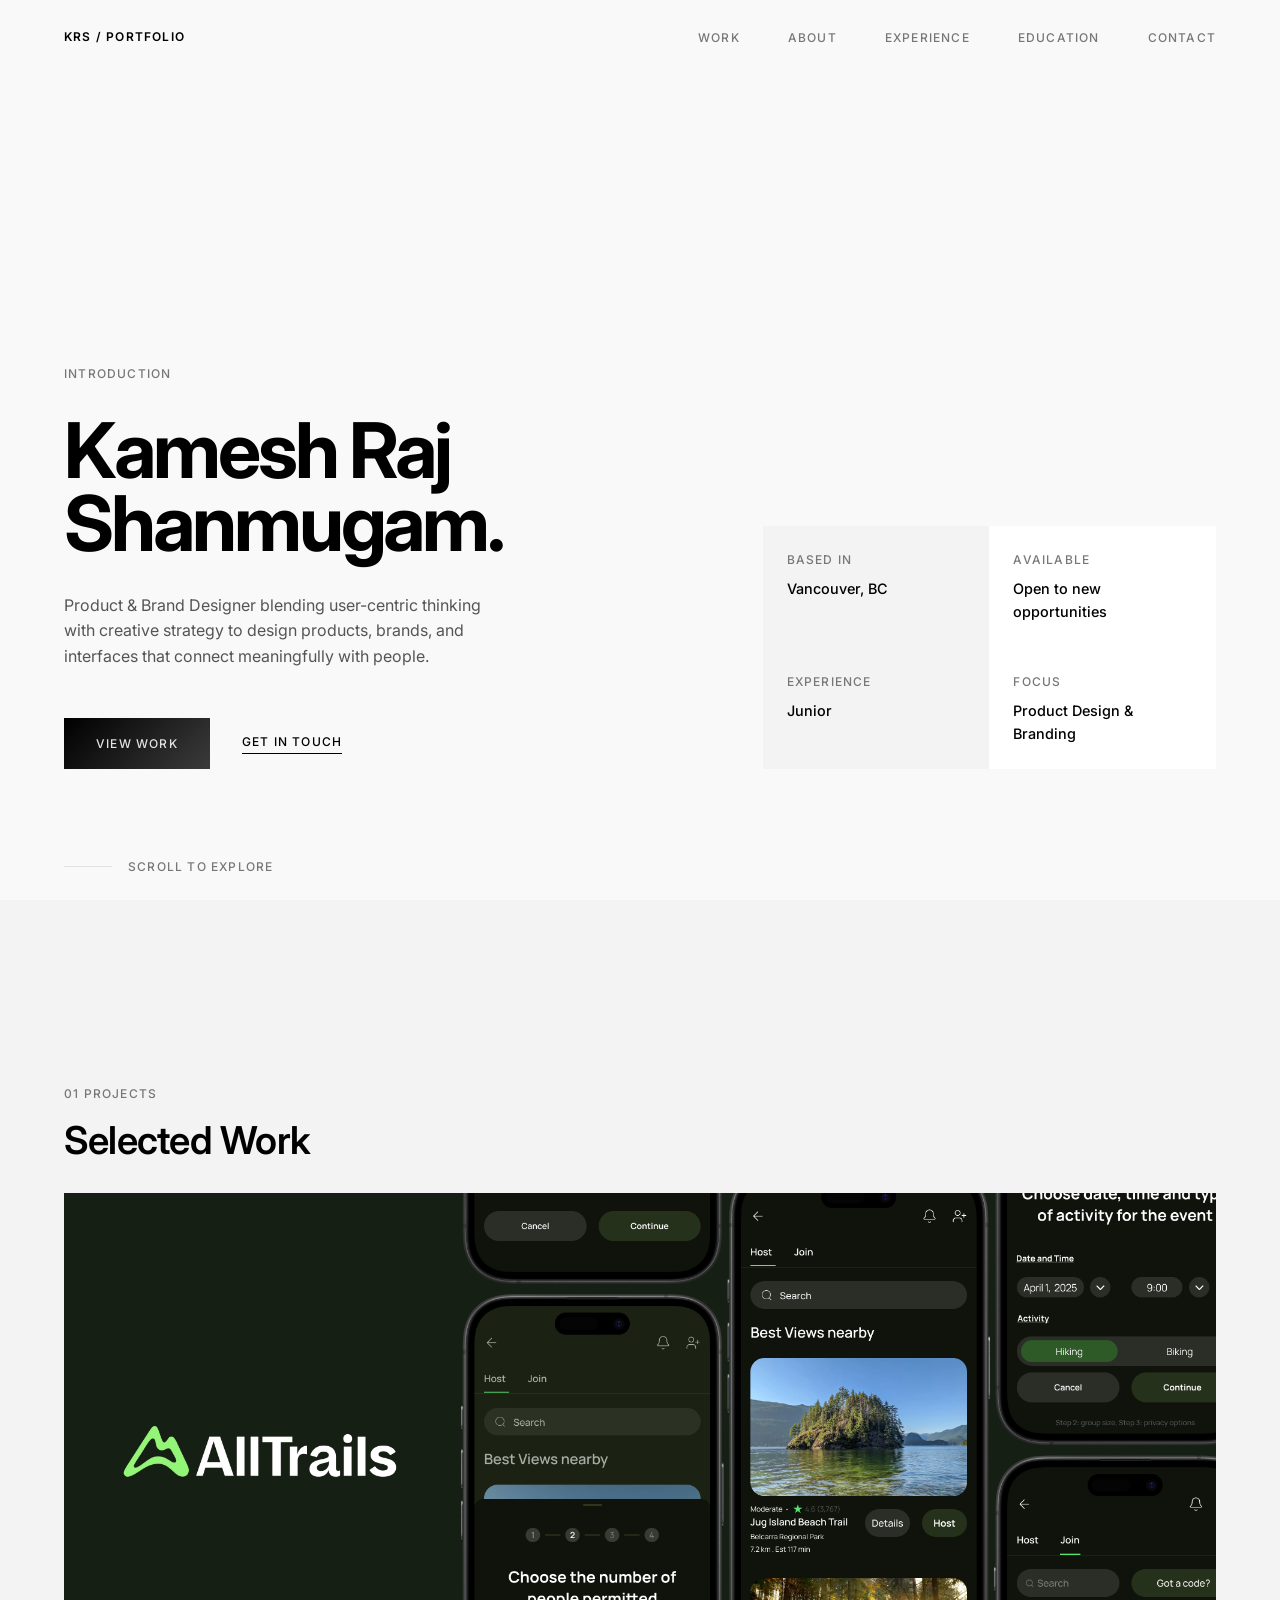
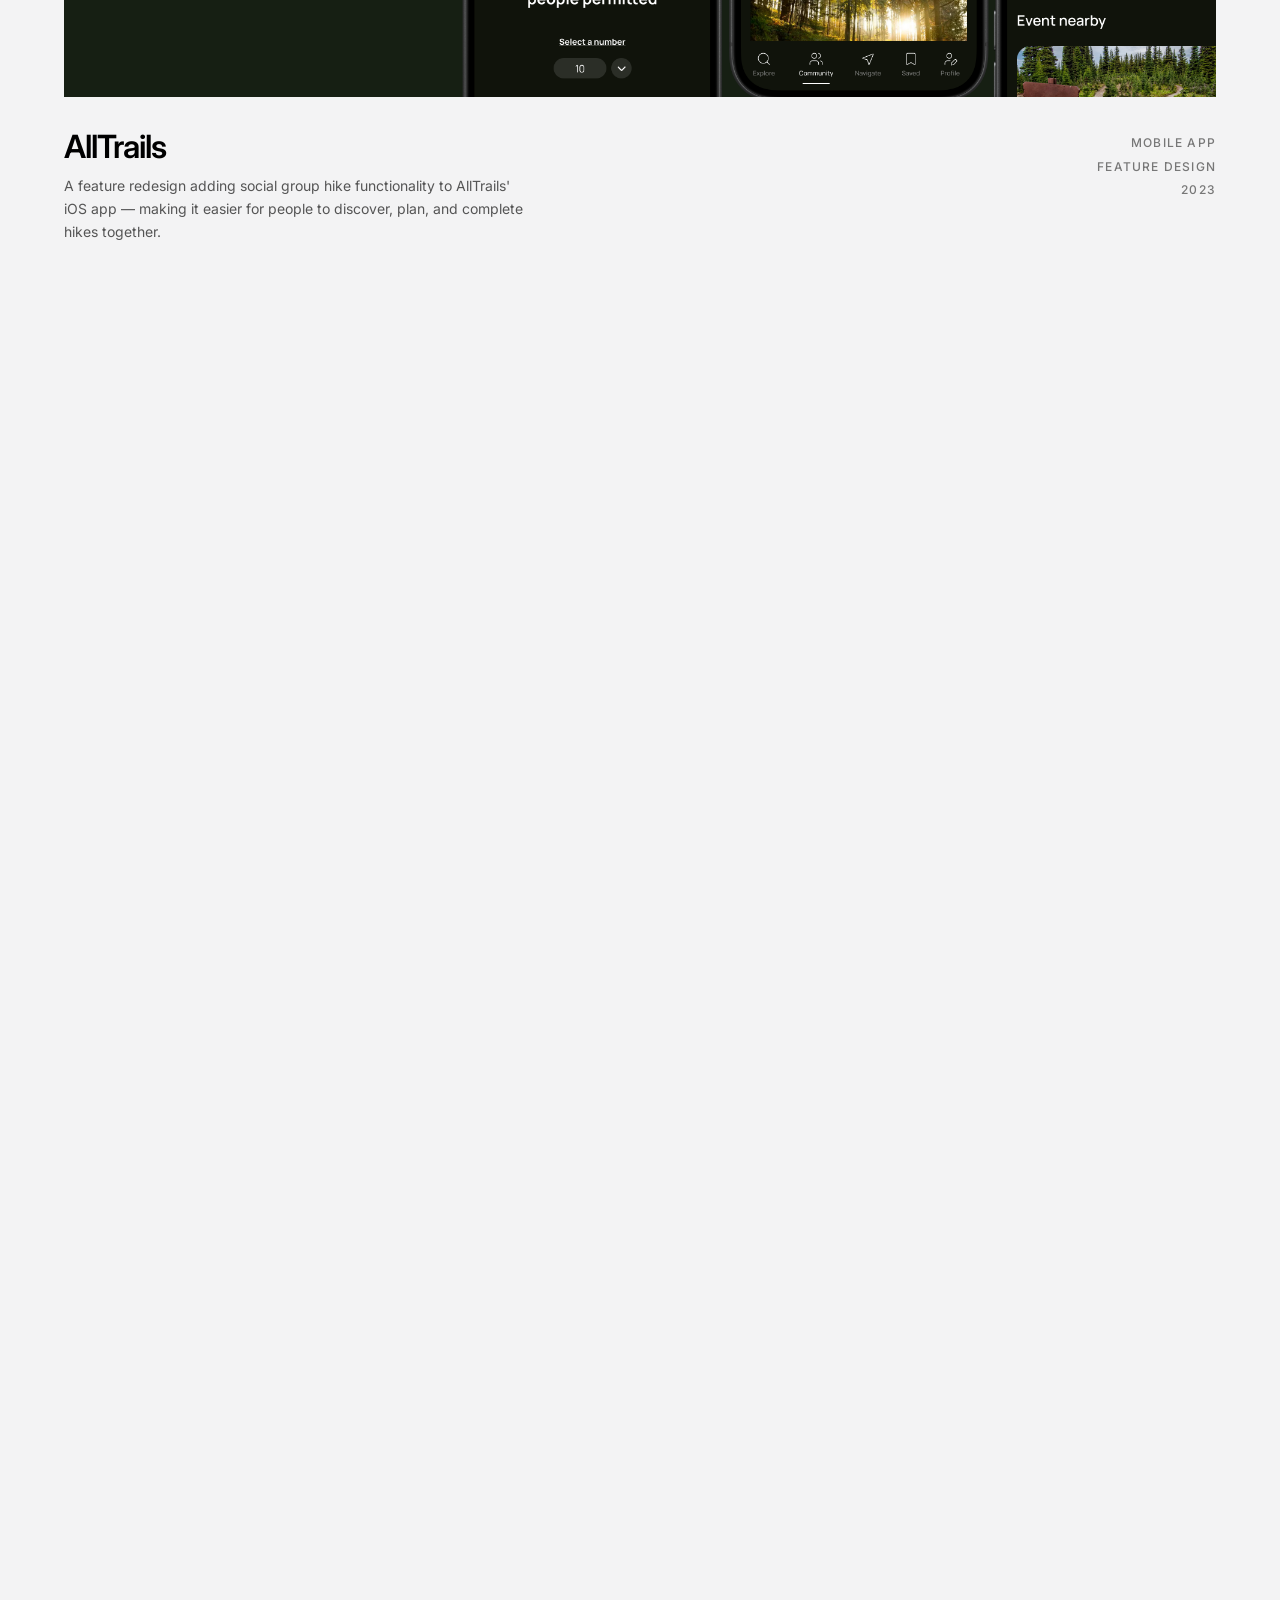
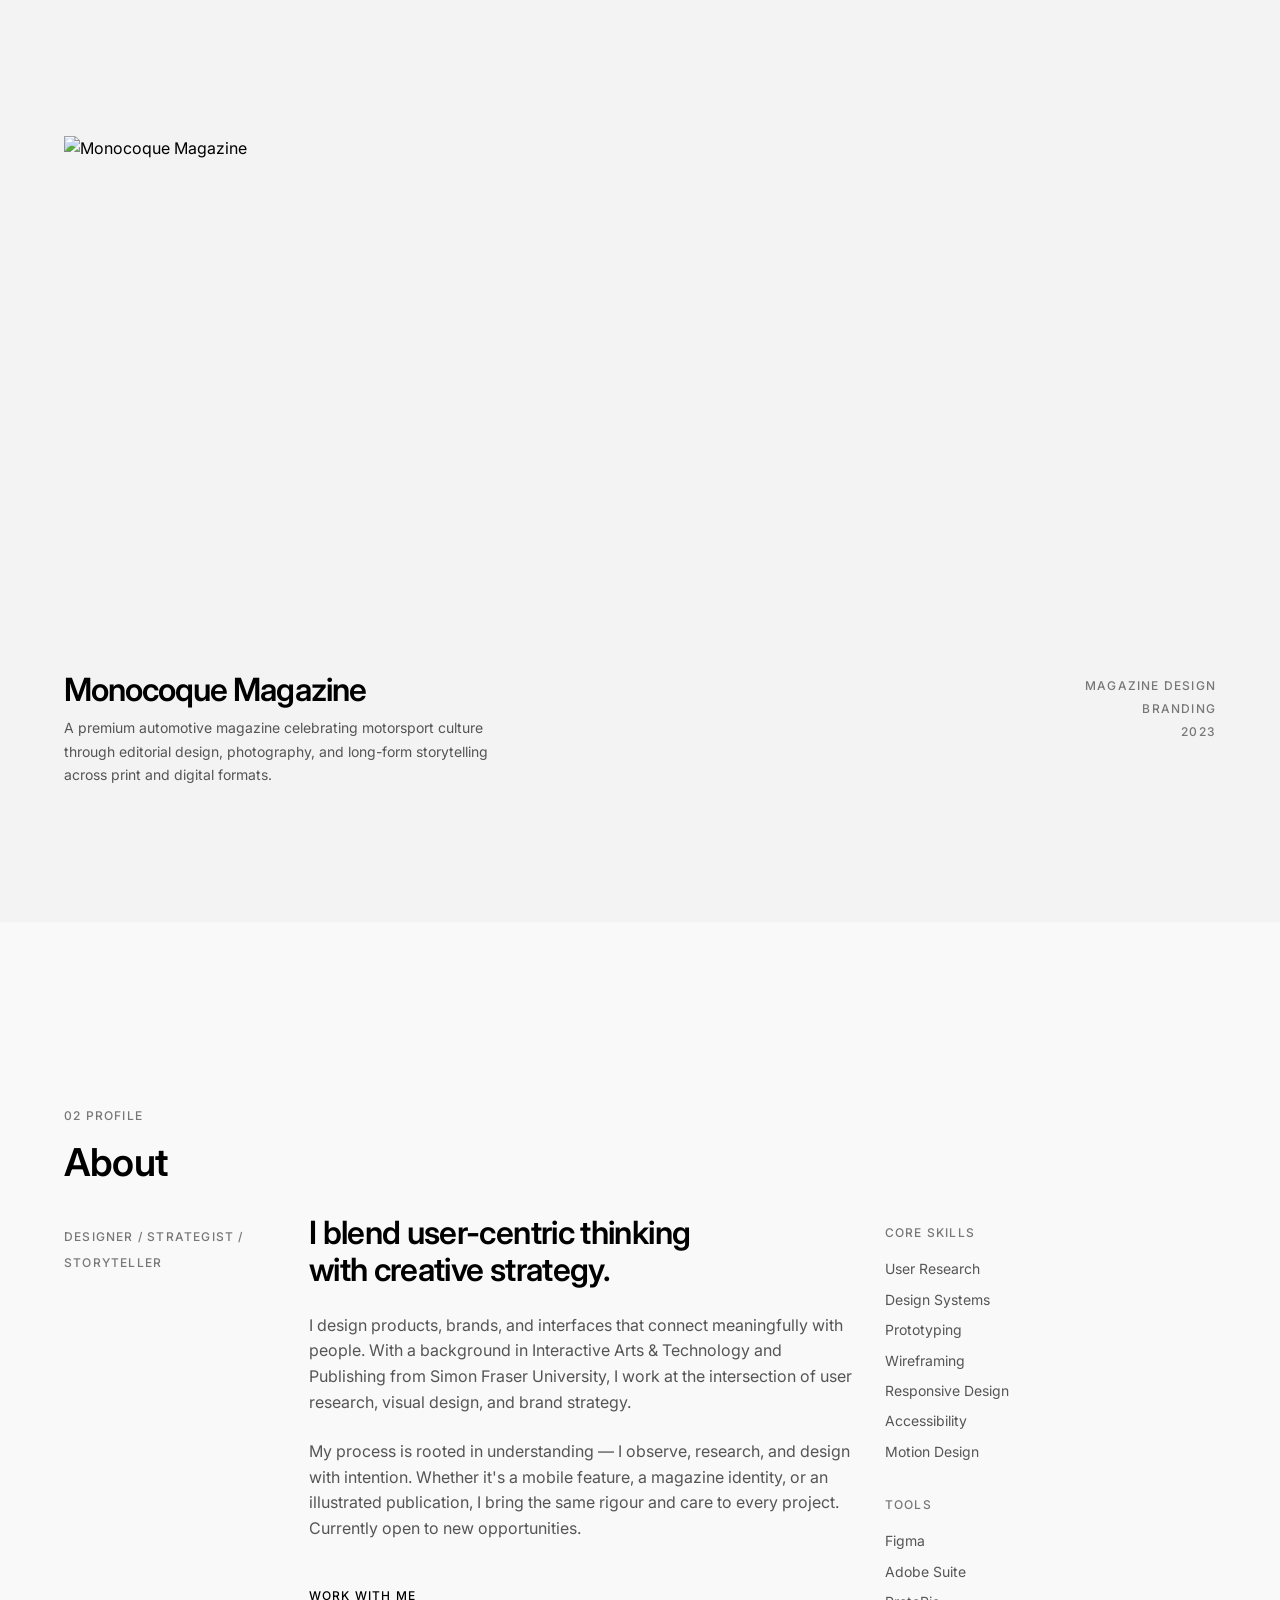
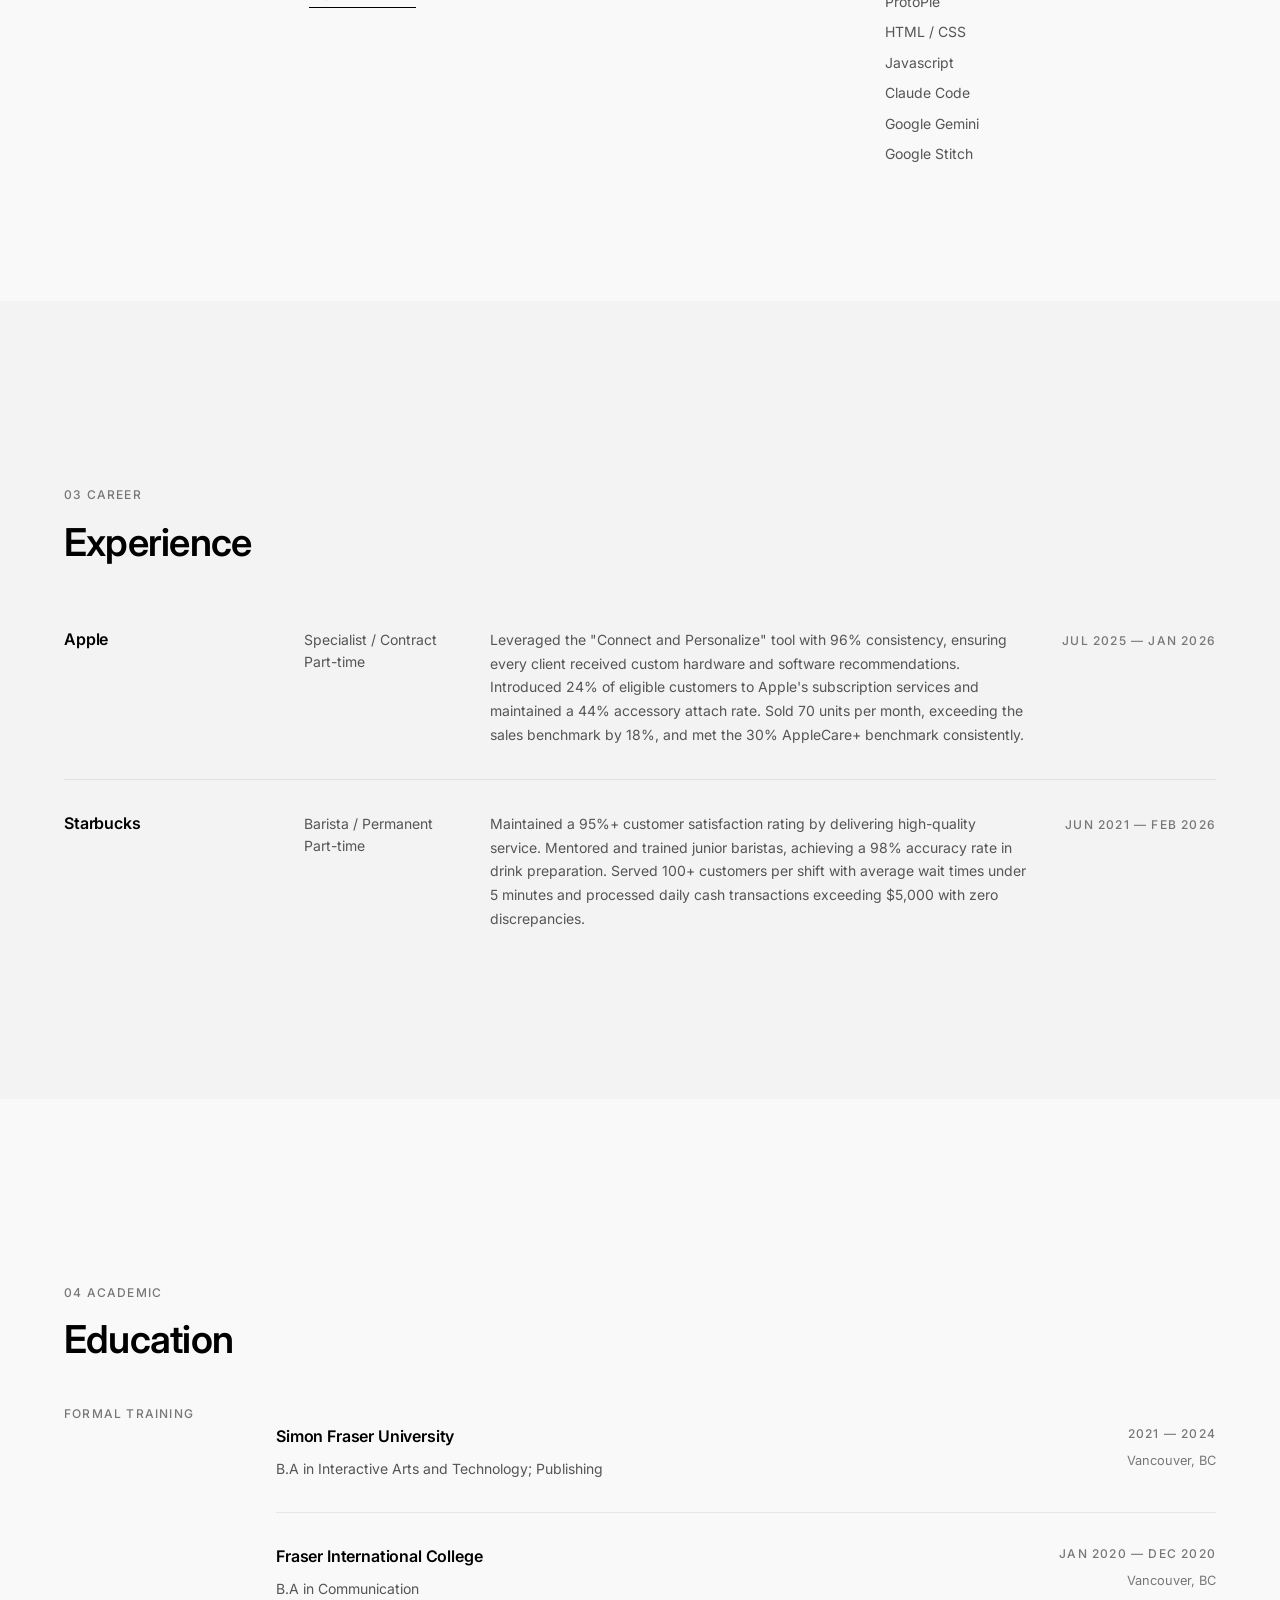
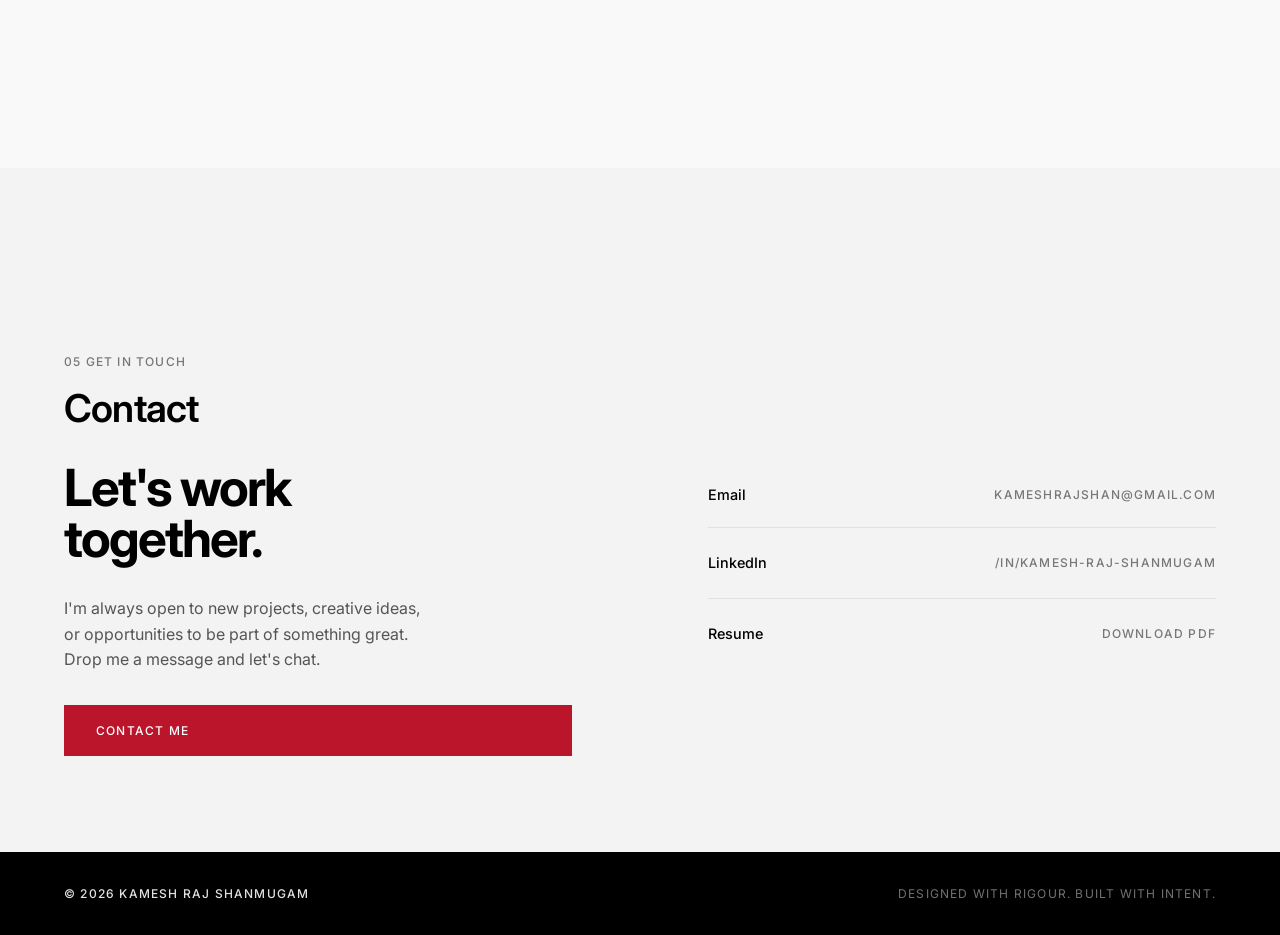
==== index.html @ bd8bf060 "One before review" ====
<!doctype html>
<html lang="en">
  <head>
    <meta charset="UTF-8" />
    <meta name="viewport" content="width=device-width, initial-scale=1.0" />
    <title>Kamesh Raj Shanmugam — Product & Brand Designer</title>
    <link
      href="https://fonts.googleapis.com/css2?family=Inter:wght@300;400;500;600;700&display=swap"
      rel="stylesheet"
    />
    <link rel="stylesheet" href="site/styles.css" />
  </head>
  <body>
    <!-- ================================================================
       NAV
    ================================================================ -->
    <nav id="navbar">
      <a href="#hero" class="nav-logo">KRS / Portfolio</a>
      <ul class="nav-links">
        <li><a href="#work">Work</a></li>
        <li><a href="#about">About</a></li>
        <li><a href="#experience">Experience</a></li>
        <li><a href="#education">Education</a></li>
        <li><a href="#contact">Contact</a></li>
      </ul>
      <button
        class="menu-toggle"
        id="menuToggle"
        aria-label="Toggle navigation"
      >
        <span></span><span></span><span></span>
      </button>
    </nav>

    <!-- Mobile nav -->
    <div class="mobile-nav" id="mobileNav">
      <a href="#work">Work</a>
      <a href="#about">About</a>
      <a href="#experience">Experience</a>
      <a href="#education">Education</a>
      <a href="#contact">Contact</a>
    </div>

    <!-- ================================================================
       HERO
    ================================================================ -->
    <section id="hero">
      <div class="hero-content">
        <div class="hero-left">
          <span class="label-md hero-animate">Introduction</span>
          <h1 class="hero-name hero-animate">Kamesh Raj<br />Shanmugam.</h1>
          <p class="hero-descriptor hero-animate">
            Product &amp; Brand Designer blending user-centric thinking with
            creative strategy to design products, brands, and interfaces that
            connect meaningfully with people.
          </p>
          <div class="hero-cta hero-animate">
            <a href="#work" class="btn-primary">View Work</a>
            <a href="#contact" class="btn-tertiary">Get in Touch</a>
          </div>
        </div>

        <div class="hero-right hero-animate">
          <div class="hero-meta-grid">
            <div class="hero-meta-item">
              <span class="label-md">Based in</span>
              <span class="meta-value">Vancouver, BC</span>
            </div>
            <div class="hero-meta-item">
              <span class="label-md">Available</span>
              <span class="meta-value">Open to new opportunities</span>
            </div>
            <div class="hero-meta-item">
              <span class="label-md">Experience</span>
              <span class="meta-value">Junior</span>
            </div>
            <div class="hero-meta-item">
              <span class="label-md">Focus</span>
              <span class="meta-value">Product Design &amp; Branding</span>
            </div>
          </div>
        </div>
      </div>

      <div class="hero-scroll-hint">
        <div class="scroll-line"></div>
        Scroll to explore
      </div>
    </section>

    <!-- ================================================================
       WORK — Grid Index
    ================================================================ -->
    <section id="work" class="surface-low">
      <div class="section-header reveal">
        <span class="label-md">01 Projects</span>
        <h2 class="headline-lg">Selected Work</h2>
      </div>

      <div class="work-list">
        <a href="site/projects/alltrails.html" class="work-card reveal">
          <div class="work-card-banner">
            <img src="images/Alltrails/Cover.png" alt="AllTrails Group Hike Feature" />
          </div>
          <div class="work-card-info">
            <div class="work-card-left">
              <h3 class="work-card-title">AllTrails</h3>
              <p class="work-card-desc">A feature redesign adding social group hike functionality to AllTrails' iOS app — making it easier for people to discover, plan, and complete hikes together.</p>
            </div>
            <div class="work-card-meta">
              <span class="label-md">Mobile App</span>
              <span class="label-md">Feature Design</span>
              <span class="label-md">2023</span>
            </div>
          </div>
        </a>

        <a href="site/projects/service-hub.html" class="work-card reveal">
          <div class="work-card-banner">
            <img src="images/Service%20Hub/Cover.png" alt="Service Hub iOS App" />
          </div>
          <div class="work-card-info">
            <div class="work-card-left">
              <h3 class="work-card-title">Service Hub</h3>
              <p class="work-card-desc">A location-aware iOS marketplace connecting adults 65+ with vetted local home service professionals — removing every barrier from discovery to confirmed booking.</p>
            </div>
            <div class="work-card-meta">
              <span class="label-md">Mobile App</span>
              <span class="label-md">App Design</span>
              <span class="label-md">2023</span>
            </div>
          </div>
        </a>

        <a href="site/projects/lights-camera.html" class="work-card reveal">
          <div class="work-card-banner">
            <img src="images/L%26C/Cover%20Homepage.png" alt="Lights &amp; Camera Magazine" />
          </div>
          <div class="work-card-info">
            <div class="work-card-left">
              <h3 class="work-card-title">Lights &amp; Camera Magazine</h3>
              <p class="work-card-desc">A magazine identity system for a student-run entertainment publication covering film, TV, and media — built around a bold editorial voice and a flexible digital layout.</p>
            </div>
            <div class="work-card-meta">
              <span class="label-md">Content Strategy</span>
              <span class="label-md">Marketing</span>
              <span class="label-md">2022</span>
            </div>
          </div>
        </a>

        <a href="site/projects/monocoque.html" class="work-card reveal">
          <div class="work-card-banner">
            <img src="images/Monocoque%20Magazine/MM%20Project%20Cover.png" alt="Monocoque Magazine" />
          </div>
          <div class="work-card-info">
            <div class="work-card-left">
              <h3 class="work-card-title">Monocoque Magazine</h3>
              <p class="work-card-desc">A premium automotive magazine celebrating motorsport culture through editorial design, photography, and long-form storytelling across print and digital formats.</p>
            </div>
            <div class="work-card-meta">
              <span class="label-md">Magazine Design</span>
              <span class="label-md">Branding</span>
              <span class="label-md">2023</span>
            </div>
          </div>
        </a>
      </div>
    </section>

    <!-- ================================================================
       ABOUT
    ================================================================ -->
    <section id="about">
      <div class="section-header reveal">
        <span class="label-md">02 Profile</span>
        <h2 class="headline-lg">About</h2>
      </div>
      <div class="about-grid reveal">
        <div class="about-label-col">
          <span class="label-md">Designer / Strategist / Storyteller</span>
        </div>
        <div class="about-body">
          <h3 class="about-headline">
            I blend user-centric thinking<br />
            with creative strategy.
          </h3>
          <p class="body-lg">
            I design products, brands, and interfaces that connect meaningfully
            with people. With a background in Interactive Arts &amp; Technology
            and Publishing from Simon Fraser University, I work at the
            intersection of user research, visual design, and brand strategy.
          </p>
          <p class="body-lg">
            My process is rooted in understanding — I observe, research, and
            design with intention. Whether it's a mobile feature, a magazine
            identity, or an illustrated publication, I bring the same rigour and
            care to every project. Currently open to new opportunities.
          </p>
          <div style="margin-top: 1rem">
            <a href="#contact" class="btn-tertiary">Work With Me</a>
          </div>
        </div>
        <div class="about-sidebar">
          <div class="about-skill-group">
            <span class="label-md">Core Skills</span>
            <ul class="skill-list">
              <li>User Research</li>
              <li>Design Systems</li>
              <li>Prototyping</li>
              <li>Wireframing</li>
              <li>Responsive Design</li>
              <li>Accessibility</li>
              <li>Motion Design</li>
            </ul>
          </div>
          <div class="about-skill-group">
            <span class="label-md">Tools</span>
            <ul class="skill-list">
              <li>Figma</li>
              <li>Adobe Suite</li>
              <li>ProtoPie</li>
              <li>HTML / CSS</li>
              <li>Javascript</li>
              <li>Claude Code</li>
              <li>Google Gemini</li>
              <li>Google Stitch</li>
            </ul>
          </div>
        </div>
      </div>
    </section>

    <!-- ================================================================
       EXPERIENCE
    ================================================================ -->
    <section id="experience" class="surface-low">
      <div class="section-header reveal">
        <span class="label-md">03 Career</span>
        <h2 class="headline-lg">Experience</h2>
      </div>
      <div class="experience-list">
        <div class="experience-item reveal">
          <span class="exp-company">Apple</span>
          <span class="exp-role">Specialist / Contract Part-time</span>
          <p class="exp-desc">
            Leveraged the "Connect and Personalize" tool with 96% consistency,
            ensuring every client received custom hardware and software
            recommendations. Introduced 24% of eligible customers to Apple's
            subscription services and maintained a 44% accessory attach rate.
            Sold 70 units per month, exceeding the sales benchmark by 18%, and
            met the 30% AppleCare+ benchmark consistently.
          </p>
          <span class="label-md exp-period">Jul 2025 — Jan 2026</span>
        </div>
        <div class="experience-item reveal">
          <span class="exp-company">Starbucks</span>
          <span class="exp-role">Barista / Permanent Part-time</span>
          <p class="exp-desc">
            Maintained a 95%+ customer satisfaction rating by delivering
            high-quality service. Mentored and trained junior baristas,
            achieving a 98% accuracy rate in drink preparation. Served 100+
            customers per shift with average wait times under 5 minutes and
            processed daily cash transactions exceeding $5,000 with zero
            discrepancies.
          </p>
          <span class="label-md exp-period">Jun 2021 — Feb 2026</span>
        </div>
      </div>
    </section>

    <!-- ================================================================
       EDUCATION
    ================================================================ -->
    <section id="education">
      <div class="section-header reveal">
        <span class="label-md">04 Academic</span>
        <h2 class="headline-lg">Education</h2>
      </div>
      <div class="education-grid reveal">
        <div class="about-label-col">
          <span class="label-md">Formal Training</span>
        </div>
        <div class="education-list">
          <div class="education-item">
            <div>
              <h3 class="edu-school">Simon Fraser University</h3>
              <p class="edu-degree">
                B.A in Interactive Arts and Technology; Publishing
              </p>
            </div>
            <div class="edu-right">
              <span class="label-md">2021 — 2024</span>
              <span class="edu-note">Vancouver, BC</span>
            </div>
          </div>
          <div class="education-item">
            <div>
              <h3 class="edu-school">Fraser International College</h3>
              <p class="edu-degree">B.A in Communication</p>
            </div>
            <div class="edu-right">
              <span class="label-md">Jan 2020 — Dec 2020</span>
              <span class="edu-note">Vancouver, BC</span>
            </div>
          </div>
        </div>
      </div>
    </section>

    <!-- ================================================================
       CONTACT
    ================================================================ -->
    <section id="contact" class="surface-low">
      <div class="section-header reveal">
        <span class="label-md">05 Get in Touch</span>
        <h2 class="headline-lg">Contact</h2>
      </div>
      <div class="contact-grid reveal">
        <div class="contact-left">
          <h3 class="contact-headline">Let's work<br />together.</h3>
          <p class="body-lg contact-subtext">
            I'm always open to new projects, creative ideas, or opportunities to
            be part of something great. Drop me a message and let's chat.
          </p>
          <a href="mailto:kameshrajshan@gmail.com" class="btn-signal"
            >Contact Me</a
          >
        </div>
        <div class="contact-links">
          <button
            class="contact-link-item"
            id="copyEmail"
            data-email="kameshrajshan@gmail.com"
          >
            <span class="contact-link-name">Email</span>
            <span class="label-md" id="emailHandle"
              >kameshrajshan@gmail.com</span
            >
          </button>
          <a
            href="https://www.linkedin.com/in/kamesh-raj-shanmugam-a33677364/"
            class="contact-link-item"
            target="_blank"
            rel="noopener"
          >
            <span class="contact-link-name">LinkedIn</span>
            <span class="label-md">/in/kamesh-raj-shanmugam</span>
          </a>
          <a
            href="resume.pdf"
            class="contact-link-item"
            target="_blank"
            rel="noopener"
          >
            <span class="contact-link-name">Resume</span>
            <span class="label-md">Download PDF</span>
          </a>
        </div>
      </div>
    </section>

    <!-- ================================================================
       FOOTER
    ================================================================ -->
    <footer>
      <span class="footer-copy">&copy; 2026 Kamesh Raj Shanmugam</span>
      <span class="footer-mark">Designed with rigour. Built with intent.</span>
    </footer>

    <!-- ================================================================
       JAVASCRIPT
    ================================================================ -->
    <script src="site/script.js"></script>
  </body>
</html>
---- site/styles.css ----
/* ============================================================
   DESIGN TOKENS — Architectural Precision
   "Paper-on-Stone" surface model. Zero-radius. Inter only.
============================================================ */
:root {
  /* Surfaces */
  --surface: #f9f9f9;
  --surface-container-lowest: #ffffff;
  --surface-container-low: #f3f3f4;
  --surface-container-highest: #e2e2e2;

  /* Primary */
  --primary: #000000;
  --primary-container: #3b3b3b;
  --on-primary: #e2e2e2;

  /* Signal — less than 2% of screen */
  --signal: #bb152c;
  --on-signal: #ffffff;

  /* Text */
  --on-surface: #000000;
  --on-surface-secondary: #555555;
  --on-surface-tertiary: #777777;

  /* Outline (ghost borders only) */
  --outline: #777777;
  --outline-variant: rgba(119, 119, 119, 0.15);

  /* Typography */
  --font-body: "Inter", -apple-system, BlinkMacSystemFont, sans-serif;

  /* Spacing (8pt base) */
  --spacing-1: 0.25rem; /* 4px */
  --spacing-2: 0.5rem; /* 8px */
  --spacing-3: 0.75rem; /* 12px */
  --spacing-4: 1rem; /* 16px */
  --spacing-6: 1.5rem; /* 24px */
  --spacing-8: 2rem; /* 32px */
  --spacing-12: 3rem; /* 48px */
  --spacing-16: 4rem; /* 64px */
  --spacing-20: 6rem; /* 96px */
  --spacing-24: 8.5rem; /* 136px — "embrace the void" */

  /* Grid */
  --grid-max: 1440px;
  --col-gap: 24px;
  --page-pad: 4rem;

  /* Motion */
  --ease-out: cubic-bezier(0.16, 1, 0.3, 1);

  /* Shadows */
  --shadow-ambient: 0px 20px 40px rgba(26, 28, 28, 0.06);
}

/* ============================================================
   RESET
============================================================ */
*,
*::before,
*::after {
  box-sizing: border-box;
  margin: 0;
  padding: 0;
}

html {
  scroll-behavior: smooth;
  font-size: 16px;
}

body {
  background-color: var(--surface);
  color: var(--on-surface);
  font-family: var(--font-body);
  font-weight: 400;
  line-height: 1.6;
  overflow-x: hidden;
}

::selection {
  background: var(--primary);
  color: var(--on-primary);
}

::-webkit-scrollbar {
  width: 4px;
}
::-webkit-scrollbar-track {
  background: var(--surface);
}
::-webkit-scrollbar-thumb {
  background: var(--surface-container-highest);
}

/* Zero radius — absolute rule */
*,
*::before,
*::after {
  border-radius: 0 !important;
}

/* ============================================================
   TYPOGRAPHY SCALE
============================================================ */
.display-lg {
  font-size: 3.5rem;
  font-weight: 700;
  letter-spacing: -0.04em;
  line-height: 1;
}

.headline-lg {
  font-size: 2rem;
  font-weight: 600;
  letter-spacing: -0.02em;
  line-height: 1.1;
}

.body-lg {
  font-size: 1rem;
  font-weight: 400;
  line-height: 1.6;
  color: var(--on-surface-secondary);
}

.label-md {
  font-size: 0.75rem;
  font-weight: 500;
  letter-spacing: 0.1em;
  text-transform: uppercase;
  color: var(--on-surface-tertiary);
}

/* ============================================================
   NAVIGATION — Frosted Acrylic
============================================================ */
nav {
  position: fixed;
  top: 0;
  left: 0;
  right: 0;
  z-index: 100;
  padding: var(--spacing-6) var(--page-pad);
  display: flex;
  align-items: center;
  justify-content: space-between;
  background: rgba(249, 249, 249, 0.8);
  backdrop-filter: blur(20px);
  -webkit-backdrop-filter: blur(20px);
  transition: box-shadow 0.4s var(--ease-out);
}
nav.scrolled {
  box-shadow: var(--shadow-ambient);
}
.nav-logo {
  font-size: 0.75rem;
  font-weight: 600;
  letter-spacing: 0.1em;
  text-transform: uppercase;
  color: var(--on-surface);
  text-decoration: none;
}
.nav-links {
  display: flex;
  gap: var(--spacing-12);
  list-style: none;
}
.nav-links a {
  font-size: 0.75rem;
  font-weight: 500;
  letter-spacing: 0.1em;
  text-transform: uppercase;
  color: var(--on-surface-tertiary);
  text-decoration: none;
  position: relative;
  transition: color 0.2s;
}
.nav-links a::after {
  content: "";
  position: absolute;
  bottom: -2px;
  left: 0;
  width: 0;
  height: 1.5px;
  background: var(--primary);
  transition: width 0.3s var(--ease-out);
}
.nav-links a:hover {
  color: var(--on-surface);
}
.nav-links a:hover::after {
  width: 100%;
}

/* Mobile hamburger */
.menu-toggle {
  display: none;
  background: none;
  border: none;
  width: 36px;
  height: 36px;
  cursor: pointer;
  flex-direction: column;
  align-items: center;
  justify-content: center;
  gap: 5px;
  z-index: 101;
}
.menu-toggle span {
  display: block;
  width: 18px;
  height: 1.5px;
  background: var(--on-surface);
  transition:
    transform 0.3s var(--ease-out),
    opacity 0.2s;
}
.menu-toggle.open span:nth-child(1) {
  transform: rotate(45deg) translate(3px, 3px);
}
.menu-toggle.open span:nth-child(2) {
  opacity: 0;
}
.menu-toggle.open span:nth-child(3) {
  transform: rotate(-45deg) translate(3px, -3px);
}

.mobile-nav {
  position: fixed;
  top: 0;
  left: 0;
  right: 0;
  z-index: 99;
  background: rgba(249, 249, 249, 0.97);
  backdrop-filter: blur(20px);
  -webkit-backdrop-filter: blur(20px);
  padding: 80px var(--page-pad) var(--spacing-8);
  display: none;
  flex-direction: column;
  gap: var(--spacing-6);
}
.mobile-nav.open {
  display: flex;
}
.mobile-nav a {
  font-size: 0.75rem;
  font-weight: 500;
  letter-spacing: 0.1em;
  text-transform: uppercase;
  color: var(--on-surface-tertiary);
  text-decoration: none;
  padding: var(--spacing-4) 0;
  transition: color 0.2s;
}
.mobile-nav a:hover {
  color: var(--on-surface);
}

/* ============================================================
   BUTTONS
============================================================ */
.btn-primary {
  display: inline-block;
  padding: var(--spacing-4) var(--spacing-8);
  background: linear-gradient(
    135deg,
    var(--primary) 0%,
    var(--primary-container) 100%
  );
  color: var(--on-primary);
  font-family: var(--font-body);
  font-size: 0.75rem;
  font-weight: 500;
  letter-spacing: 0.1em;
  text-transform: uppercase;
  text-decoration: none;
  border: none;
  cursor: pointer;
  transition: opacity 0.25s;
}
.btn-primary:hover {
  opacity: 0.85;
}

.btn-signal {
  display: inline-block;
  padding: var(--spacing-4) var(--spacing-8);
  background: var(--signal);
  color: var(--on-signal);
  font-family: var(--font-body);
  font-size: 0.75rem;
  font-weight: 500;
  letter-spacing: 0.1em;
  text-transform: uppercase;
  text-decoration: none;
  border: none;
  cursor: pointer;
  transition: opacity 0.25s;
}
.btn-signal:hover {
  opacity: 0.85;
}

.btn-tertiary {
  display: inline-block;
  font-size: 0.75rem;
  font-weight: 500;
  letter-spacing: 0.1em;
  text-transform: uppercase;
  color: var(--on-surface);
  text-decoration: none;
  border-bottom: 1.5px solid var(--primary);
  padding-bottom: 2px;
  transition: border-color 0.2s;
  cursor: pointer;
}
.btn-tertiary:hover {
  border-color: var(--signal);
}

/* ============================================================
   SURFACE VARIANTS
============================================================ */
.surface-low {
  background: var(--surface-container-low);
}

/* ============================================================
   HERO
============================================================ */
#hero {
  min-height: 100vh;
  display: grid;
  grid-template-rows: 1fr auto;
  padding-top: 80px;
  background: var(--surface);
}
.hero-content {
  display: grid;
  grid-template-columns: 7fr 5fr;
  align-items: end;
  padding: var(--spacing-24) var(--page-pad) var(--spacing-16);
  gap: var(--spacing-16);
}
.hero-left {
  display: flex;
  flex-direction: column;
  gap: var(--spacing-8);
}

.hero-name {
  font-size: clamp(3rem, 6vw, 5.5rem);
  font-weight: 700;
  line-height: 0.95;
  letter-spacing: -0.04em;
}

.hero-descriptor {
  font-size: 1rem;
  font-weight: 400;
  color: var(--on-surface-secondary);
  max-width: 420px;
  line-height: 1.6;
}
.hero-cta {
  display: flex;
  align-items: center;
  gap: var(--spacing-8);
  margin-top: var(--spacing-4);
}

.hero-right {
  display: flex;
  flex-direction: column;
  justify-content: flex-end;
}

.hero-meta-grid {
  display: grid;
  grid-template-columns: 1fr 1fr;
  gap: 0;
}
.hero-meta-item {
  background: var(--surface-container-lowest);
  padding: var(--spacing-6);
  display: flex;
  flex-direction: column;
  gap: var(--spacing-2);
}
.hero-meta-item:nth-child(odd) {
  background: var(--surface-container-low);
}
.meta-value {
  font-size: 0.9rem;
  font-weight: 500;
  color: var(--on-surface);
}

.hero-scroll-hint {
  padding: var(--spacing-6) var(--page-pad);
  display: flex;
  align-items: center;
  gap: var(--spacing-4);
  font-size: 0.75rem;
  font-weight: 500;
  letter-spacing: 0.1em;
  text-transform: uppercase;
  color: var(--on-surface-tertiary);
}
.scroll-line {
  width: 48px;
  height: 1.5px;
  background: var(--surface-container-highest);
  position: relative;
  overflow: hidden;
}
.scroll-line::after {
  content: "";
  position: absolute;
  left: -100%;
  top: 0;
  width: 100%;
  height: 100%;
  background: var(--primary);
  animation: scrollLine 2s var(--ease-out) infinite;
}
@keyframes scrollLine {
  0% {
    left: -100%;
  }
  50% {
    left: 0%;
  }
  100% {
    left: 100%;
  }
}

/* ============================================================
   SECTION HEADER
============================================================ */
.section-header {
  padding: var(--spacing-12) var(--page-pad) var(--spacing-8);
  display: flex;
  flex-direction: column;
  gap: var(--spacing-4);
}
.section-header .headline-lg {
  font-size: clamp(1.75rem, 3vw, 2.5rem);
}

/* ============================================================
   WORK — Grid Index (Signature Component)
============================================================ */
#work {
  padding: var(--spacing-24) 0;
}

.grid-index {
  padding: 0 var(--page-pad);
}

.grid-index-row {
  display: flex;
  align-items: baseline;
  justify-content: space-between;
  padding: var(--spacing-6) 0;
  text-decoration: none;
  color: var(--on-surface);
  transition: padding-left 0.3s var(--ease-out);
  cursor: pointer;
  position: relative;
}
.grid-index-row + .grid-index-row {
  box-shadow: inset 0 1px 0 var(--outline-variant);
}
.grid-index-row:hover {
  padding-left: var(--spacing-4);
}
.grid-index-row:hover .grid-index-title {
  color: var(--signal);
}
.grid-index-left {
  display: flex;
  align-items: baseline;
  gap: var(--spacing-8);
}
.grid-index-title {
  font-size: clamp(1.5rem, 3vw, 2.5rem);
  font-weight: 600;
  letter-spacing: -0.03em;
  line-height: 1.1;
  transition: color 0.2s;
}
.grid-index-meta {
  display: flex;
  align-items: baseline;
  gap: var(--spacing-8);
}

/* ============================================================
   WORK — Card List
============================================================ */
.work-list {
  padding: 0 var(--page-pad);
  display: flex;
  flex-direction: column;
  gap: var(--spacing-16);
}

.work-card {
  display: block;
  text-decoration: none;
  color: var(--on-surface);
}

.work-card-banner {
  width: 100%;
  aspect-ratio: 16 / 7;
  border-radius: 28px;
  overflow: hidden;
  background: var(--surface-container-low);
}

.work-card-banner img {
  width: 100%;
  height: 100%;
  object-fit: cover;
  display: block;
  transition: transform 0.5s var(--ease-out);
}

.work-card:hover .work-card-banner img {
  transform: scale(1.02);
}

.work-card-info {
  display: flex;
  align-items: flex-start;
  justify-content: space-between;
  gap: var(--spacing-8);
  margin-top: var(--spacing-8);
}

.work-card-left {
  flex: 1;
}

.work-card-title {
  font-size: clamp(1.25rem, 2.5vw, 2rem);
  font-weight: 600;
  letter-spacing: -0.03em;
  line-height: 1.15;
  transition: color 0.2s;
}

.work-card:hover .work-card-title {
  color: var(--signal);
}

.work-card-desc {
  margin-top: var(--spacing-2);
  font-size: 0.875rem;
  line-height: 1.65;
  color: var(--on-surface-secondary);
  max-width: 52ch;
}

.work-card-meta {
  display: flex;
  flex-direction: column;
  align-items: flex-end;
  gap: var(--spacing-1);
  flex-shrink: 0;
  padding-top: var(--spacing-1);
}

/* ============================================================
   ABOUT
============================================================ */
#about {
  padding: var(--spacing-24) 0;
}

.about-grid {
  padding: 0 var(--page-pad);
  display: grid;
  grid-template-columns: 2fr 5fr 3fr;
  gap: var(--col-gap);
}
.about-label-col {
  padding-top: var(--spacing-2);
}
.about-body {
  display: flex;
  flex-direction: column;
  gap: var(--spacing-6);
}
.about-headline {
  font-size: clamp(1.5rem, 2.5vw, 2rem);
  font-weight: 600;
  letter-spacing: -0.02em;
  line-height: 1.15;
}

.about-sidebar {
  padding-top: var(--spacing-2);
  display: flex;
  flex-direction: column;
  gap: var(--spacing-8);
}
.about-skill-group {
  display: flex;
  flex-direction: column;
  gap: var(--spacing-4);
}
.skill-list {
  list-style: none;
  display: flex;
  flex-direction: column;
  gap: var(--spacing-2);
}
.skill-list li {
  font-size: 0.875rem;
  font-weight: 400;
  color: var(--on-surface-secondary);
}

/* ============================================================
   EXPERIENCE
============================================================ */
#experience {
  padding: var(--spacing-24) 0;
}

.experience-list {
  padding: 0 var(--page-pad);
}
.experience-item {
  display: grid;
  grid-template-columns: 2fr 1.5fr 5fr 1.5fr;
  gap: var(--col-gap);
  align-items: baseline;
  padding: var(--spacing-8) 0;
  transition: padding-left 0.25s var(--ease-out);
}
/* Tonal shift instead of border */
.experience-item + .experience-item {
  box-shadow: inset 0 1px 0 var(--outline-variant);
}
.experience-item:hover {
  padding-left: var(--spacing-4);
}

.exp-company {
  font-size: 1rem;
  font-weight: 600;
  letter-spacing: -0.01em;
}
.exp-role {
  font-size: 0.875rem;
  color: var(--on-surface-secondary);
  font-weight: 400;
}
.exp-desc {
  font-size: 0.875rem;
  color: var(--on-surface-secondary);
  font-weight: 400;
  line-height: 1.7;
}
.exp-period {
  text-align: right;
}

/* ============================================================
   EDUCATION
============================================================ */
#education {
  padding: var(--spacing-24) 0;
}

.education-grid {
  padding: 0 var(--page-pad);
  display: grid;
  grid-template-columns: 2fr 10fr;
  gap: var(--col-gap);
}
.education-list {
  display: flex;
  flex-direction: column;
}
.education-item {
  padding: var(--spacing-8) 0;
  display: grid;
  grid-template-columns: 1fr 1fr;
  gap: var(--col-gap);
  align-items: start;
}
.education-item + .education-item {
  box-shadow: inset 0 1px 0 var(--outline-variant);
}
.edu-school {
  font-size: 1rem;
  font-weight: 600;
  letter-spacing: -0.01em;
}
.edu-degree {
  font-size: 0.875rem;
  color: var(--on-surface-secondary);
  font-weight: 400;
  margin-top: var(--spacing-2);
}
.edu-right {
  display: flex;
  flex-direction: column;
  align-items: flex-end;
  gap: var(--spacing-2);
}
.edu-note {
  font-size: 0.8rem;
  color: var(--on-surface-tertiary);
  font-weight: 400;
}

/* ============================================================
   CONTACT
============================================================ */
#contact {
  padding: var(--spacing-24) 0 var(--spacing-20);
}

.contact-grid {
  padding: 0 var(--page-pad);
  display: grid;
  grid-template-columns: 1fr 1fr;
  gap: var(--spacing-24);
  align-items: start;
}
.contact-left {
  display: flex;
  flex-direction: column;
  gap: var(--spacing-8);
}
.contact-headline {
  font-size: clamp(2rem, 4vw, 3.5rem);
  font-weight: 700;
  letter-spacing: -0.04em;
  line-height: 1;
}
.contact-subtext {
  max-width: 360px;
}

.contact-links {
  display: flex;
  flex-direction: column;
}
.contact-link-item {
  display: flex;
  align-items: center;
  justify-content: space-between;
  padding: var(--spacing-6) 0;
  text-decoration: none;
  color: var(--on-surface);
  cursor: pointer;
  transition: padding-left 0.2s var(--ease-out);
}
.contact-link-item + .contact-link-item {
  box-shadow: inset 0 1px 0 var(--outline-variant);
}
.contact-link-item:hover {
  padding-left: var(--spacing-4);
}
.contact-link-name {
  font-size: 0.9rem;
  font-weight: 500;
}

button.contact-link-item {
  background: none;
  font-family: inherit;
  font-size: inherit;
  width: 100%;
  text-align: left;
  border: none;
}

/* ============================================================
   FOOTER
============================================================ */
footer {
  padding: var(--spacing-8) var(--page-pad);
  background: var(--primary);
  color: var(--on-primary);
  display: flex;
  align-items: center;
  justify-content: space-between;
}
.footer-copy {
  font-size: 0.75rem;
  font-weight: 500;
  letter-spacing: 0.1em;
  text-transform: uppercase;
}
.footer-mark {
  font-size: 0.75rem;
  font-weight: 400;
  letter-spacing: 0.1em;
  text-transform: uppercase;
  opacity: 0.5;
}

/* ============================================================
   SCROLL REVEAL ANIMATIONS
============================================================ */
.reveal {
  opacity: 0;
  transform: translateY(20px);
  transition:
    opacity 0.7s var(--ease-out),
    transform 0.7s var(--ease-out);
}
.reveal.visible {
  opacity: 1;
  transform: translateY(0);
}

.hero-animate {
  opacity: 0;
  transform: translateY(24px);
  animation: heroIn 0.9s var(--ease-out) forwards;
}
.hero-animate:nth-child(1) {
  animation-delay: 0.1s;
}
.hero-animate:nth-child(2) {
  animation-delay: 0.22s;
}
.hero-animate:nth-child(3) {
  animation-delay: 0.34s;
}
.hero-animate:nth-child(4) {
  animation-delay: 0.46s;
}
.hero-animate:nth-child(5) {
  animation-delay: 0.58s;
}

@keyframes heroIn {
  to {
    opacity: 1;
    transform: translateY(0);
  }
}

/* ============================================================
   RESPONSIVE
============================================================ */
@media (max-width: 1024px) {
  :root {
    --page-pad: 2.5rem;
  }
  .hero-content {
    grid-template-columns: 1fr;
    padding: var(--spacing-20) var(--page-pad) var(--spacing-12);
  }
  .hero-right {
    display: none;
  }
  .about-grid {
    grid-template-columns: 1fr 2fr;
  }
  .about-sidebar {
    display: none;
  }
  .experience-item {
    grid-template-columns: 2fr 3fr 1.5fr;
  }
  .exp-desc {
    display: none;
  }
  .education-grid {
    grid-template-columns: 1fr;
  }
  .contact-grid {
    grid-template-columns: 1fr;
    gap: var(--spacing-12);
  }
  .grid-index-meta {
    gap: var(--spacing-4);
  }
  .work-card-meta {
    flex-direction: row;
    align-items: baseline;
    gap: var(--spacing-4);
  }
}

@media (max-width: 768px) {
  :root {
    --page-pad: 1.5rem;
  }
  .nav-links {
    display: none;
  }
  .menu-toggle {
    display: flex;
  }
  .grid-index-row {
    flex-direction: column;
    gap: var(--spacing-3);
  }
  .grid-index-meta {
    flex-wrap: wrap;
    gap: var(--spacing-3);
  }
  .grid-index-preview {
    display: none;
  }
  .work-card-info {
    flex-direction: column;
    gap: var(--spacing-3);
  }
  .work-card-meta {
    flex-direction: row;
    align-items: baseline;
    flex-wrap: wrap;
    gap: var(--spacing-3);
  }
}

@media (max-width: 600px) {
  :root {
    --page-pad: 1rem;
    --spacing-24: 5rem;
  }
  .hero-name {
    font-size: 2.5rem;
  }
  .about-grid {
    grid-template-columns: 1fr;
  }
  .about-label-col {
    display: none;
  }
  .experience-list {
    padding: 0 var(--page-pad);
  }
  .experience-item {
    grid-template-columns: 1fr;
    gap: var(--spacing-2);
  }
  .exp-period {
    text-align: left;
  }
  .education-item {
    grid-template-columns: 1fr;
  }
  .edu-right {
    align-items: flex-start;
  }
  footer {
    flex-direction: column;
    gap: var(--spacing-2);
    padding: var(--spacing-6) var(--page-pad);
  }
  .footer-mark {
    display: none;
  }
  .contact-headline {
    font-size: 2rem;
  }
}
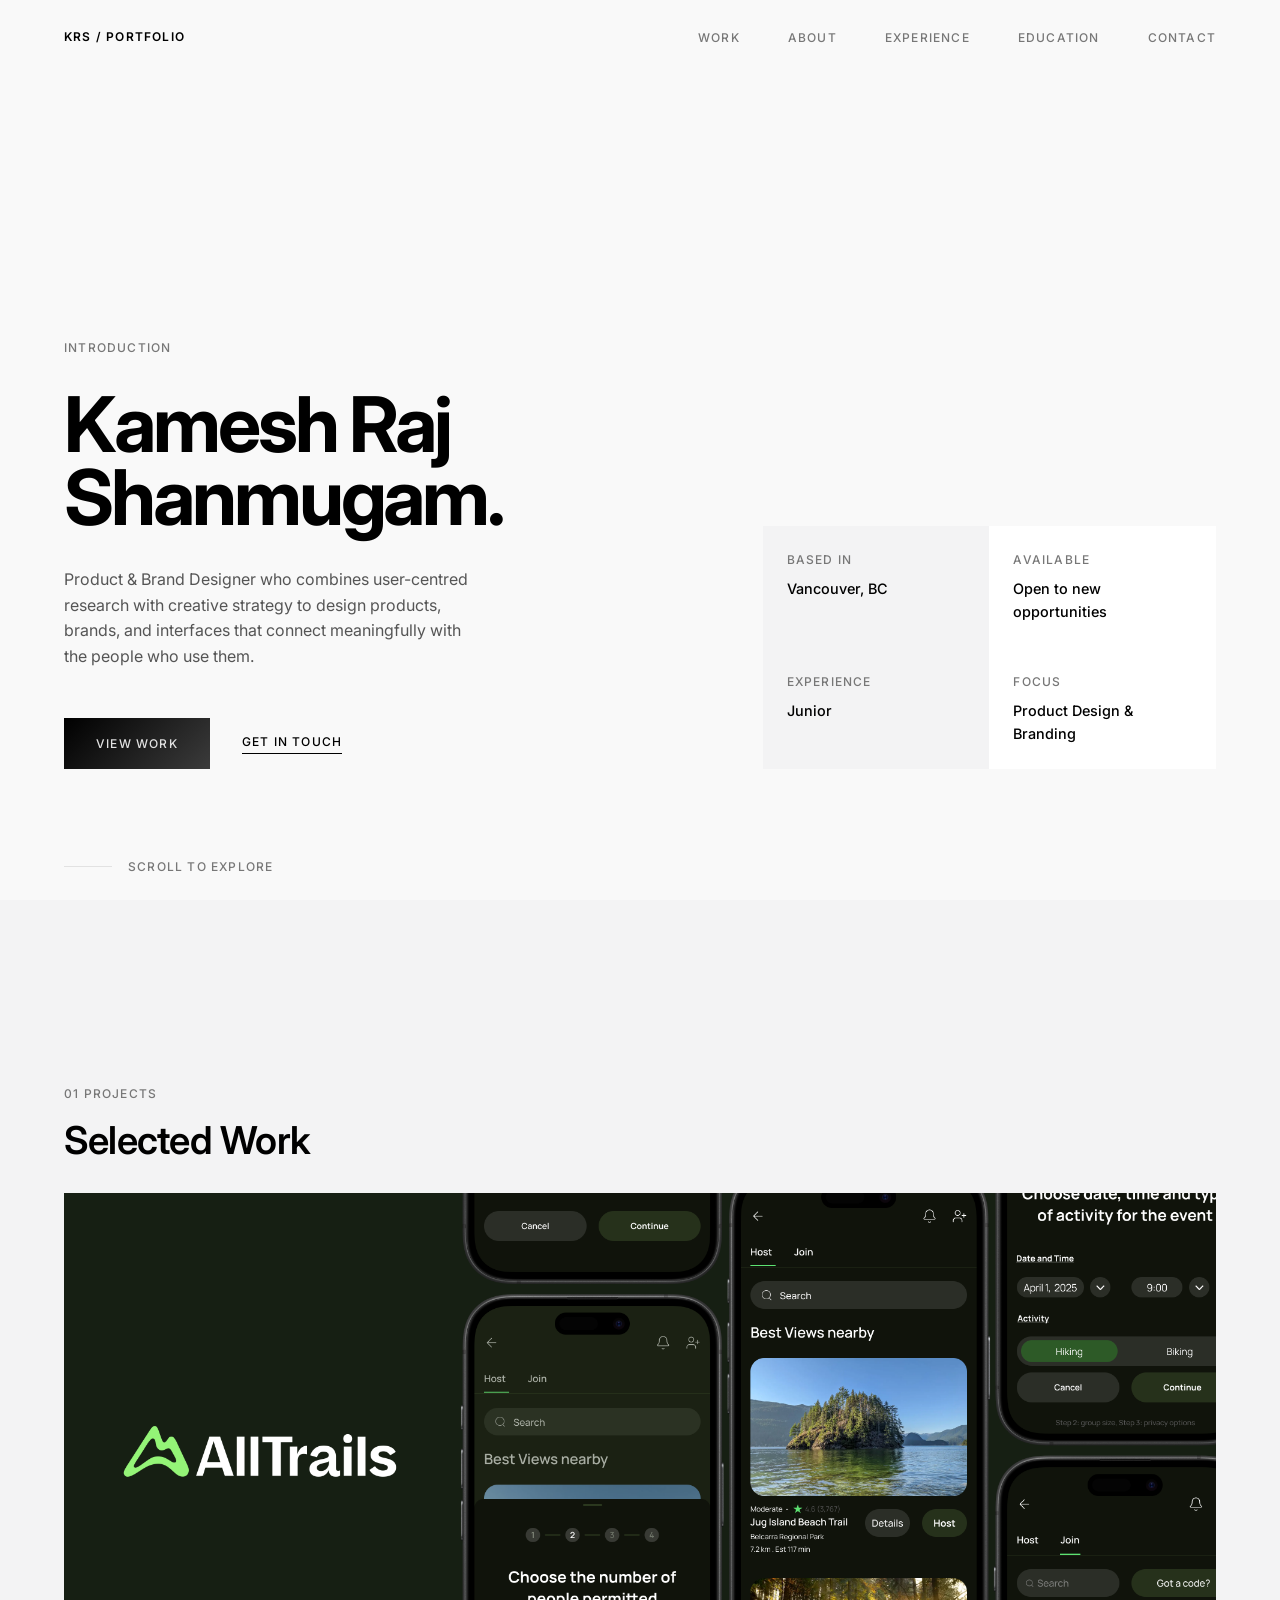
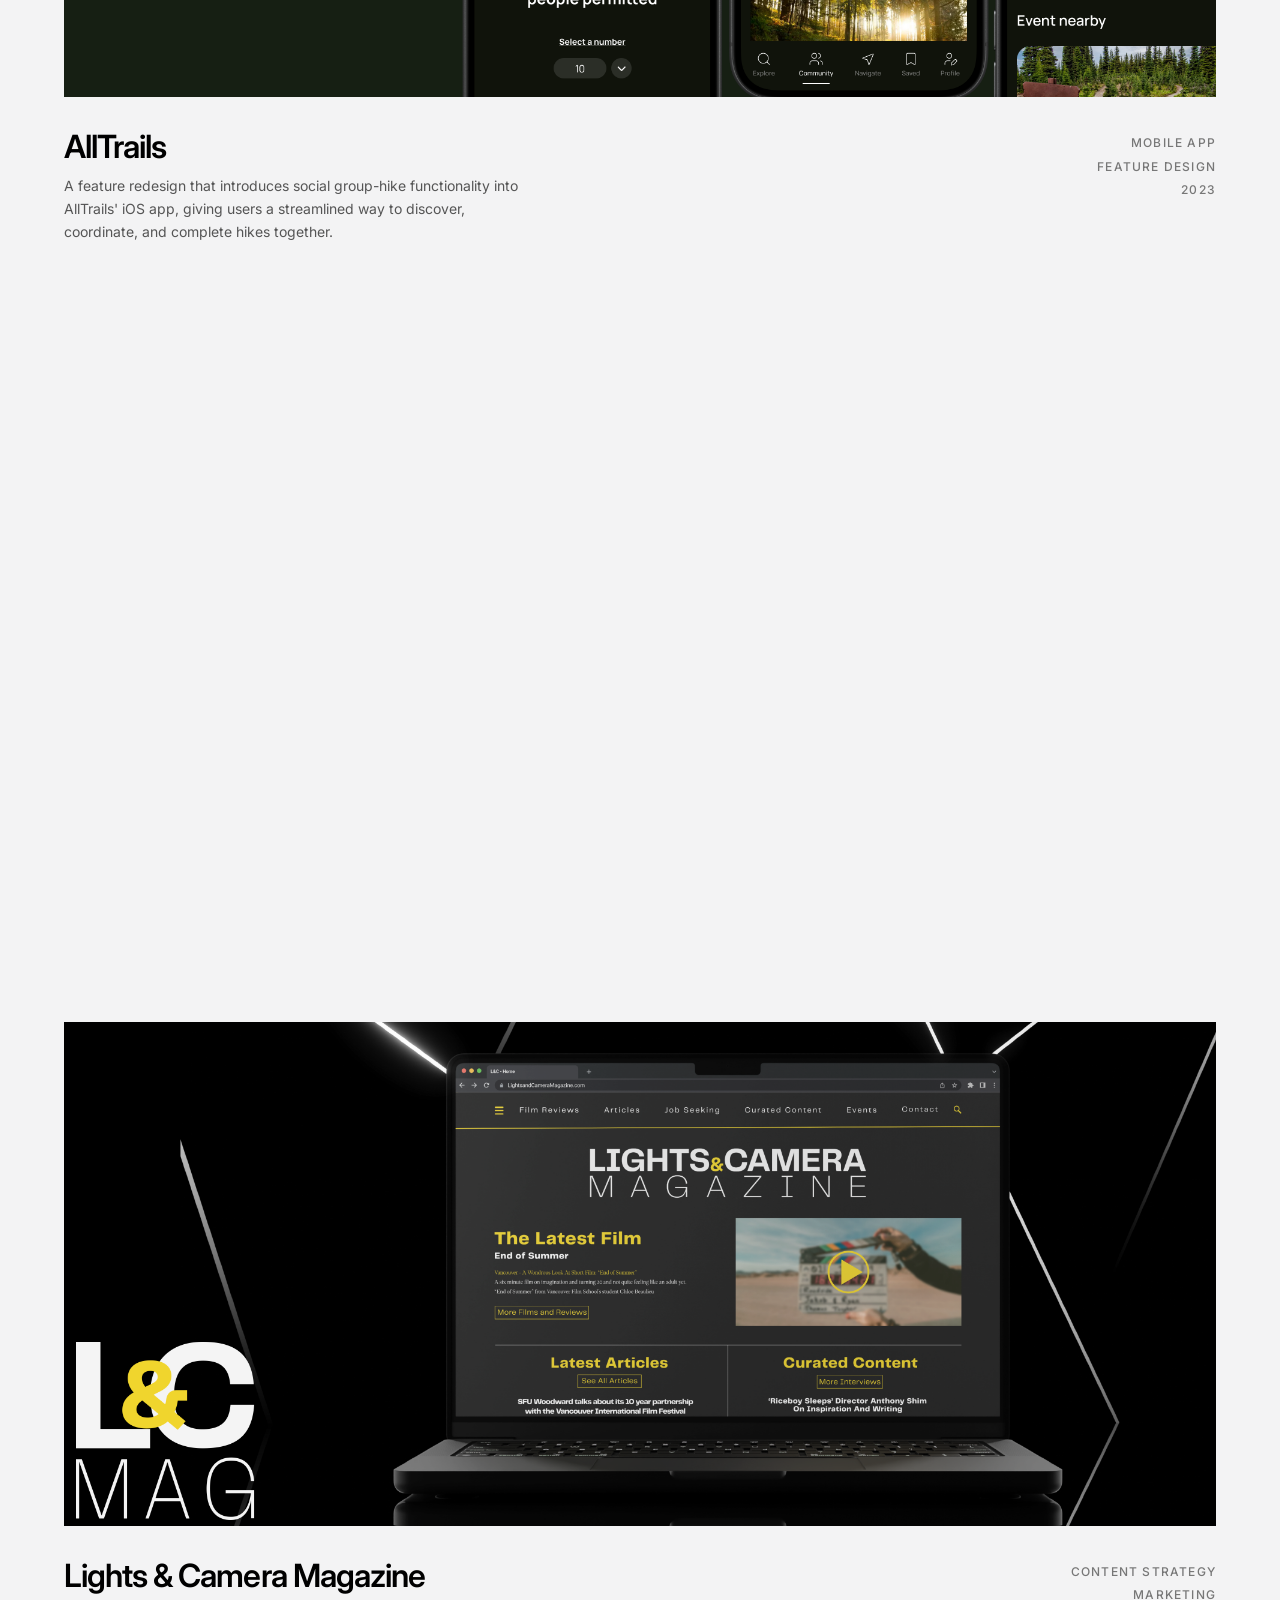
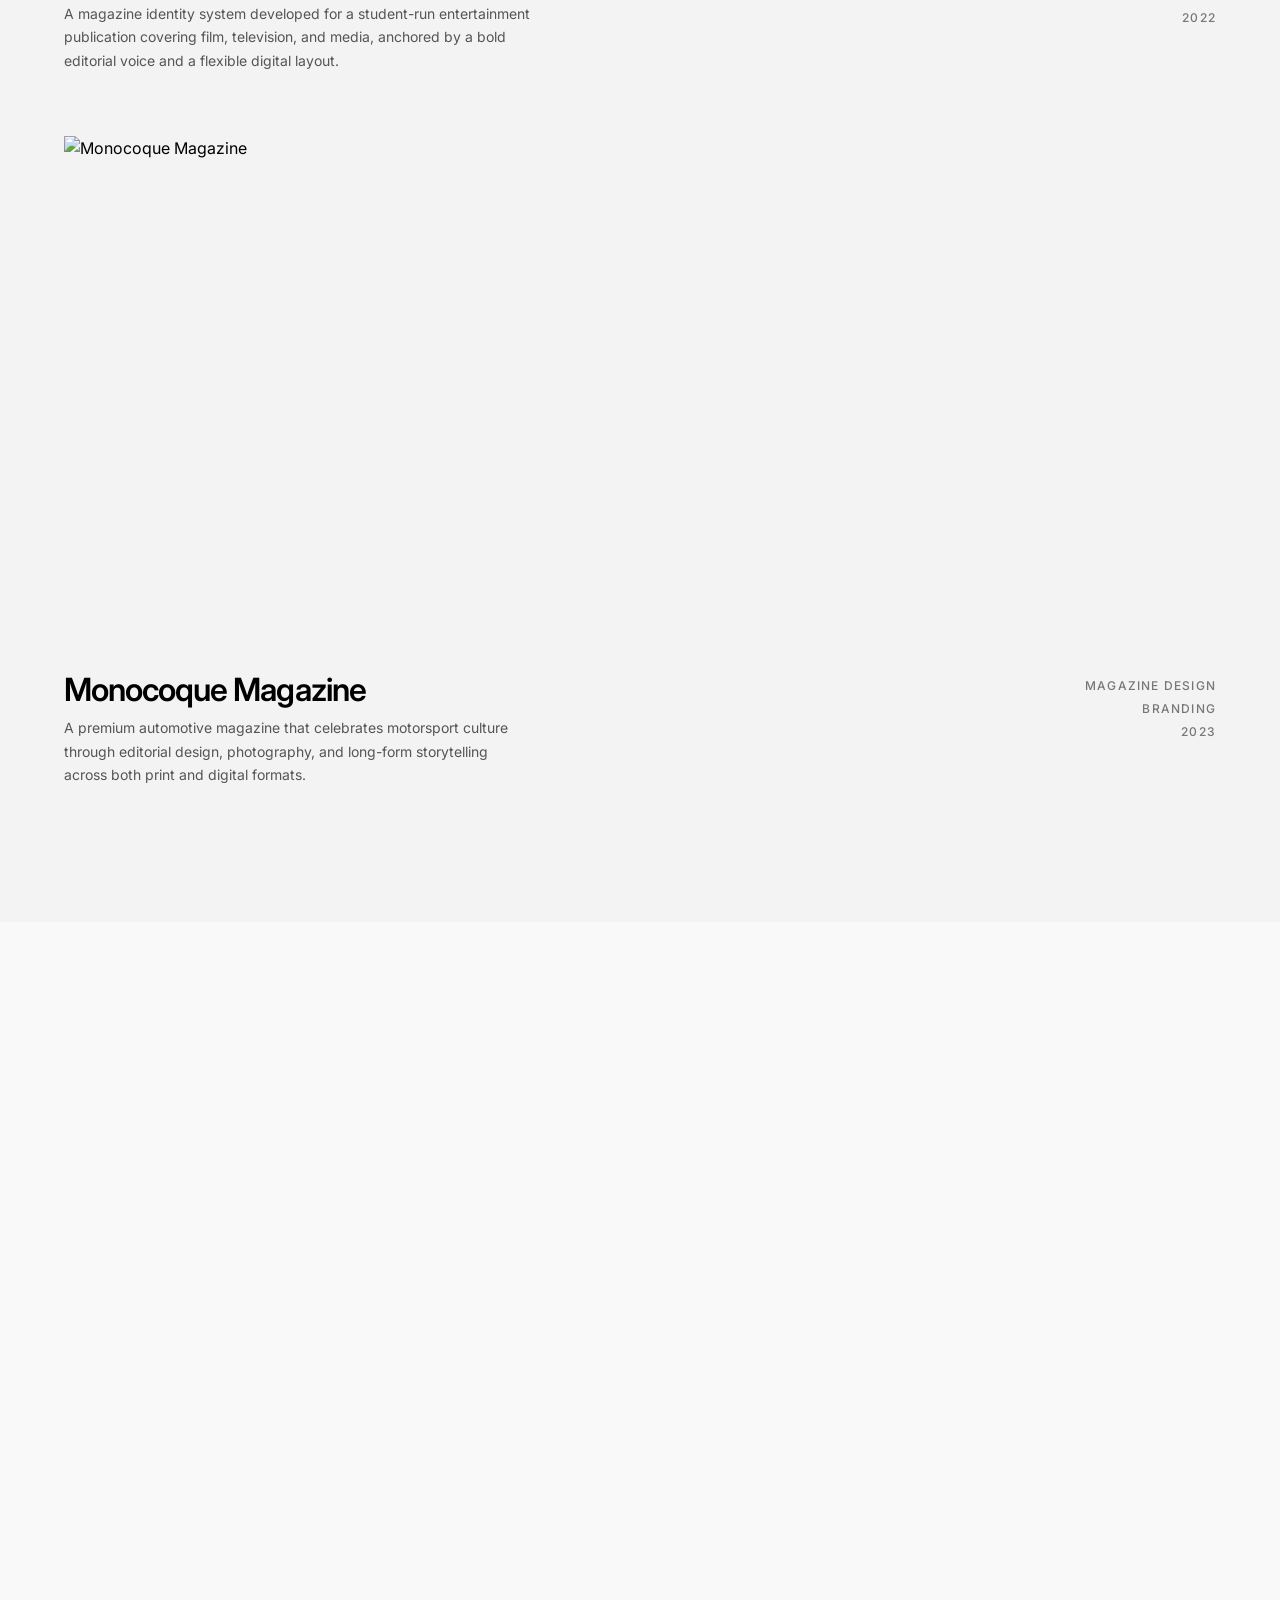
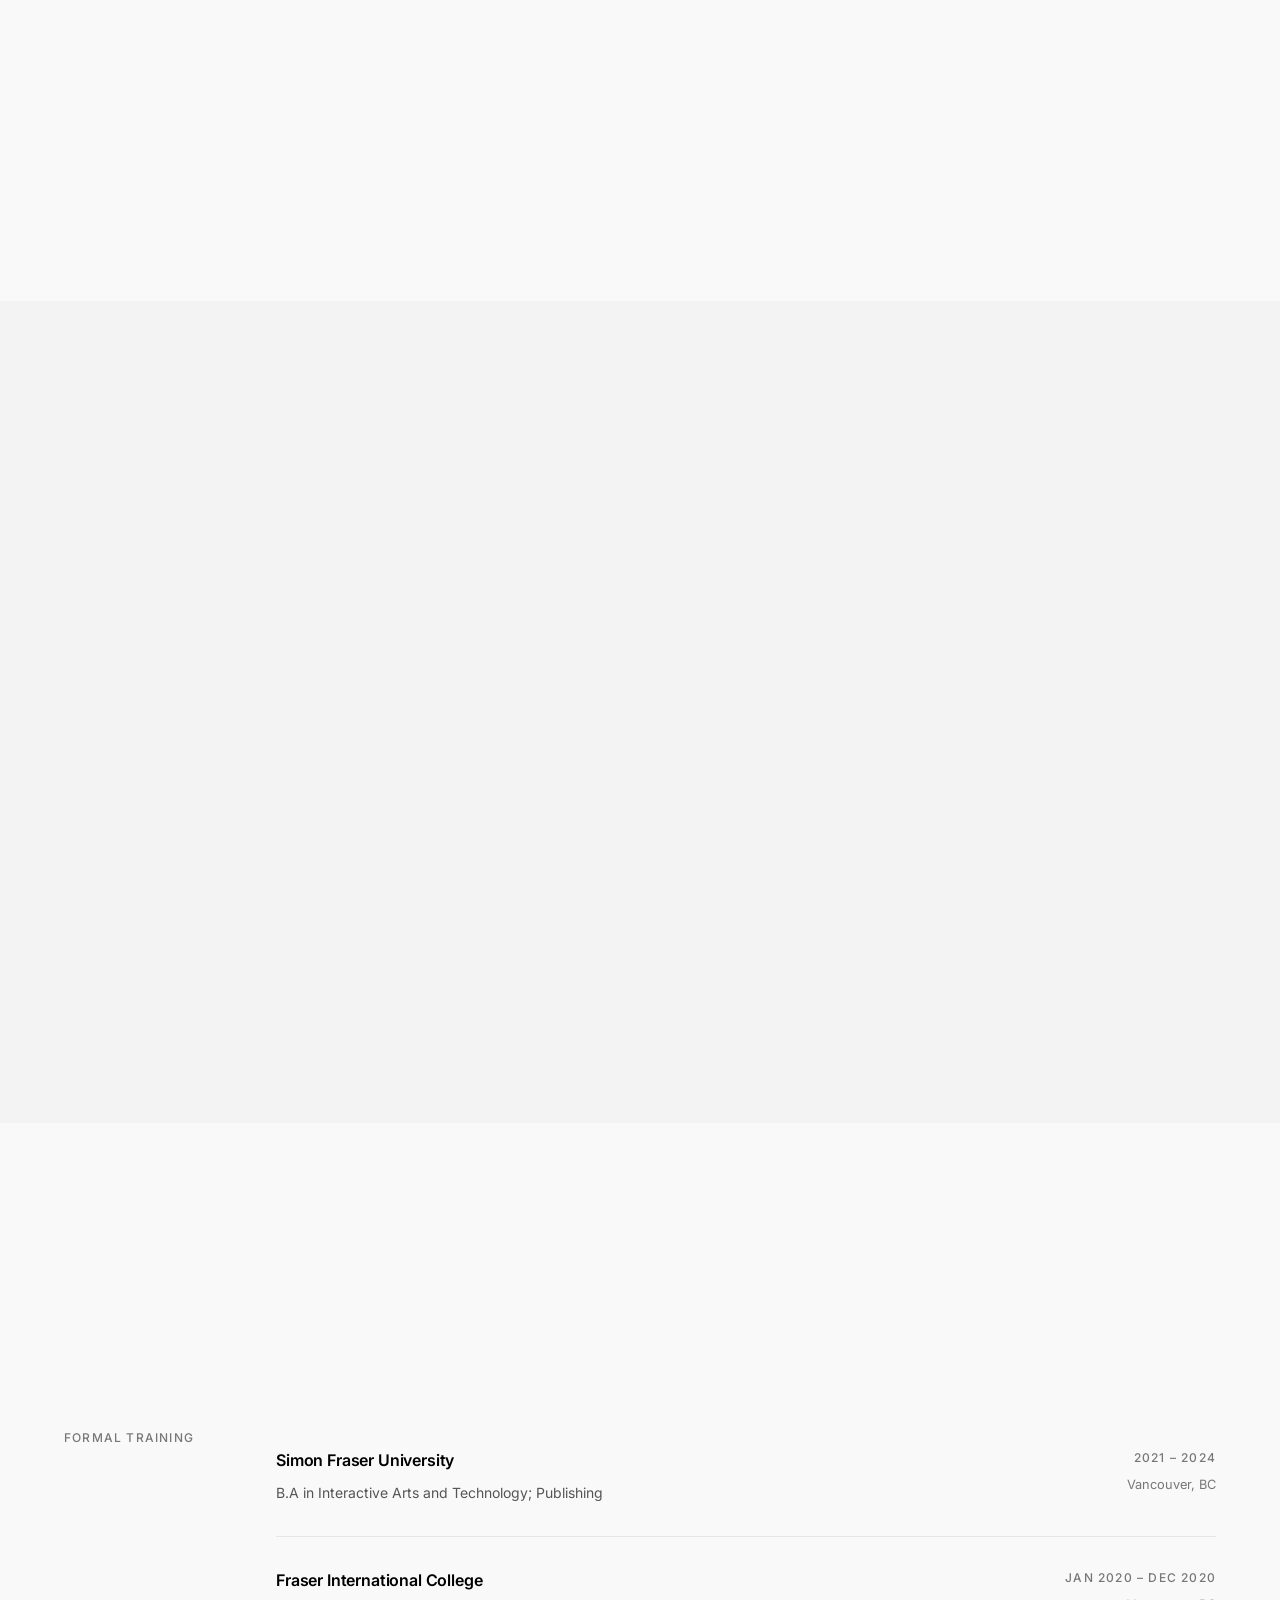
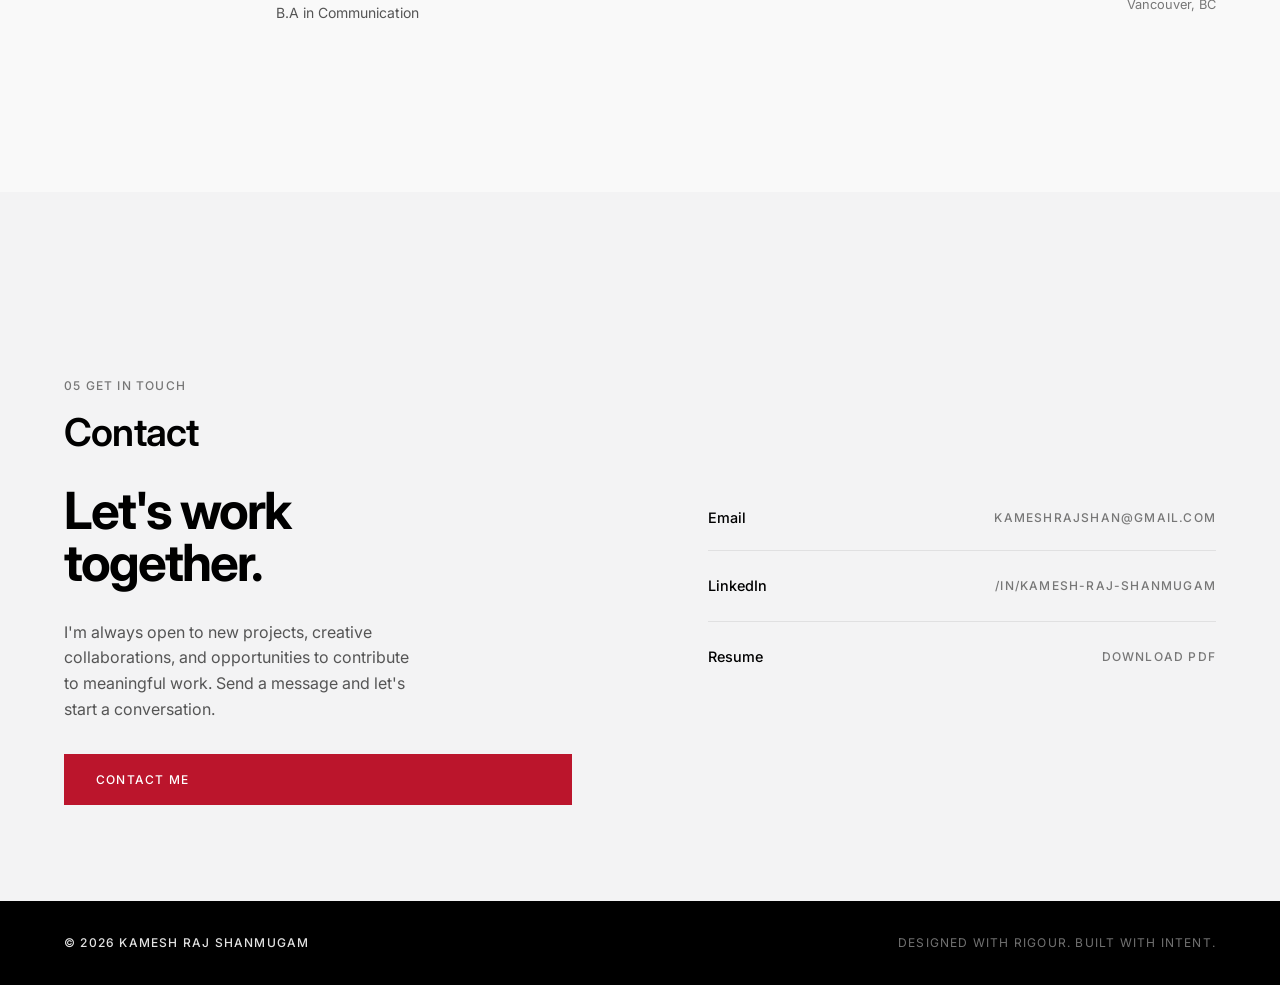
==== commit 1f1a64a2: "vocab updates" ====
--- a/index.html
+++ b/index.html
@@ -3,7 +3,7 @@
   <head>
     <meta charset="UTF-8" />
     <meta name="viewport" content="width=device-width, initial-scale=1.0" />
-    <title>Kamesh Raj Shanmugam — Product & Brand Designer</title>
+    <title>Kamesh Raj Shanmugam | Product & Brand Designer</title>
     <link
       href="https://fonts.googleapis.com/css2?family=Inter:wght@300;400;500;600;700&display=swap"
       rel="stylesheet"
@@ -50,9 +50,9 @@
           <span class="label-md hero-animate">Introduction</span>
           <h1 class="hero-name hero-animate">Kamesh Raj<br />Shanmugam.</h1>
           <p class="hero-descriptor hero-animate">
-            Product &amp; Brand Designer blending user-centric thinking with
-            creative strategy to design products, brands, and interfaces that
-            connect meaningfully with people.
+            Product &amp; Brand Designer who combines user-centred research
+            with creative strategy to design products, brands, and interfaces
+            that connect meaningfully with the people who use them.
           </p>
           <div class="hero-cta hero-animate">
             <a href="#work" class="btn-primary">View Work</a>
@@ -89,7 +89,7 @@
     </section>
 
     <!-- ================================================================
-       WORK — Grid Index
+       WORK / Grid Index
     ================================================================ -->
     <section id="work" class="surface-low">
       <div class="section-header reveal">
@@ -100,12 +100,20 @@
       <div class="work-list">
         <a href="site/projects/alltrails.html" class="work-card reveal">
           <div class="work-card-banner">
-            <img src="images/Alltrails/Cover.png" alt="AllTrails Group Hike Feature" />
+            <img
+              src="images/Alltrails/Cover.png"
+              alt="AllTrails Group Hike Feature"
+            />
           </div>
           <div class="work-card-info">
             <div class="work-card-left">
               <h3 class="work-card-title">AllTrails</h3>
-              <p class="work-card-desc">A feature redesign adding social group hike functionality to AllTrails' iOS app — making it easier for people to discover, plan, and complete hikes together.</p>
+              <p class="work-card-desc">
+                A feature redesign that introduces social group-hike
+                functionality into AllTrails' iOS app, giving users a
+                streamlined way to discover, coordinate, and complete hikes
+                together.
+              </p>
             </div>
             <div class="work-card-meta">
               <span class="label-md">Mobile App</span>
@@ -117,12 +125,20 @@
 
         <a href="site/projects/service-hub.html" class="work-card reveal">
           <div class="work-card-banner">
-            <img src="images/Service%20Hub/Cover.png" alt="Service Hub iOS App" />
+            <img
+              src="images/Service%20Hub/Cover.png"
+              alt="Service Hub iOS App"
+            />
           </div>
           <div class="work-card-info">
             <div class="work-card-left">
               <h3 class="work-card-title">Service Hub</h3>
-              <p class="work-card-desc">A location-aware iOS marketplace connecting adults 65+ with vetted local home service professionals — removing every barrier from discovery to confirmed booking.</p>
+              <p class="work-card-desc">
+                A location-aware iOS marketplace that connects adults 65+
+                with vetted local home-service professionals, removing
+                friction at every stage from initial discovery to confirmed
+                booking.
+              </p>
             </div>
             <div class="work-card-meta">
               <span class="label-md">Mobile App</span>
@@ -134,12 +150,20 @@
 
         <a href="site/projects/lights-camera.html" class="work-card reveal">
           <div class="work-card-banner">
-            <img src="images/L%26C/Cover%20Homepage.png" alt="Lights &amp; Camera Magazine" />
+            <img
+              src="images/L%26C/Cover%20Homepage.png"
+              alt="Lights &amp; Camera Magazine"
+            />
           </div>
           <div class="work-card-info">
             <div class="work-card-left">
               <h3 class="work-card-title">Lights &amp; Camera Magazine</h3>
-              <p class="work-card-desc">A magazine identity system for a student-run entertainment publication covering film, TV, and media — built around a bold editorial voice and a flexible digital layout.</p>
+              <p class="work-card-desc">
+                A magazine identity system developed for a student-run
+                entertainment publication covering film, television, and
+                media, anchored by a bold editorial voice and a flexible
+                digital layout.
+              </p>
             </div>
             <div class="work-card-meta">
               <span class="label-md">Content Strategy</span>
@@ -151,12 +175,19 @@
 
         <a href="site/projects/monocoque.html" class="work-card reveal">
           <div class="work-card-banner">
-            <img src="images/Monocoque%20Magazine/MM%20Project%20Cover.png" alt="Monocoque Magazine" />
+            <img
+              src="images/Monocoque%20Magazine/MM%20Project%20Cover.png"
+              alt="Monocoque Magazine"
+            />
           </div>
           <div class="work-card-info">
             <div class="work-card-left">
               <h3 class="work-card-title">Monocoque Magazine</h3>
-              <p class="work-card-desc">A premium automotive magazine celebrating motorsport culture through editorial design, photography, and long-form storytelling across print and digital formats.</p>
+              <p class="work-card-desc">
+                A premium automotive magazine that celebrates motorsport
+                culture through editorial design, photography, and long-form
+                storytelling across both print and digital formats.
+              </p>
             </div>
             <div class="work-card-meta">
               <span class="label-md">Magazine Design</span>
@@ -186,16 +217,18 @@
             with creative strategy.
           </h3>
           <p class="body-lg">
-            I design products, brands, and interfaces that connect meaningfully
-            with people. With a background in Interactive Arts &amp; Technology
-            and Publishing from Simon Fraser University, I work at the
-            intersection of user research, visual design, and brand strategy.
+            I design products, brands, and interfaces that connect
+            meaningfully with the people who use them. My background in
+            Interactive Arts &amp; Technology and Publishing from Simon
+            Fraser University positions me at the intersection of user
+            research, visual design, and brand strategy.
           </p>
           <p class="body-lg">
-            My process is rooted in understanding — I observe, research, and
-            design with intention. Whether it's a mobile feature, a magazine
-            identity, or an illustrated publication, I bring the same rigour and
-            care to every project. Currently open to new opportunities.
+            My process is rooted in understanding. I observe, research, and
+            design with intention. Whether the outcome is a mobile feature, a
+            magazine identity, or an illustrated publication, I bring the
+            same rigour and care to every project. Currently open to new
+            opportunities.
           </p>
           <div style="margin-top: 1rem">
             <a href="#contact" class="btn-tertiary">Work With Me</a>
@@ -244,27 +277,28 @@
           <span class="exp-company">Apple</span>
           <span class="exp-role">Specialist / Contract Part-time</span>
           <p class="exp-desc">
-            Leveraged the "Connect and Personalize" tool with 96% consistency,
-            ensuring every client received custom hardware and software
-            recommendations. Introduced 24% of eligible customers to Apple's
-            subscription services and maintained a 44% accessory attach rate.
-            Sold 70 units per month, exceeding the sales benchmark by 18%, and
-            met the 30% AppleCare+ benchmark consistently.
-          </p>
-          <span class="label-md exp-period">Jul 2025 — Jan 2026</span>
+            Applied the "Connect and Personalize" framework with 96%
+            consistency, ensuring every client received tailored hardware and
+            software recommendations. Introduced 24% of eligible customers to
+            Apple's subscription services while maintaining a 44% accessory
+            attach rate. Sold an average of 70 units per month, surpassing
+            the sales benchmark by 18%, and consistently met the 30%
+            AppleCare+ benchmark.
+          </p>
+          <span class="label-md exp-period">Jul 2025 – Jan 2026</span>
         </div>
         <div class="experience-item reveal">
           <span class="exp-company">Starbucks</span>
           <span class="exp-role">Barista / Permanent Part-time</span>
           <p class="exp-desc">
-            Maintained a 95%+ customer satisfaction rating by delivering
-            high-quality service. Mentored and trained junior baristas,
-            achieving a 98% accuracy rate in drink preparation. Served 100+
-            customers per shift with average wait times under 5 minutes and
-            processed daily cash transactions exceeding $5,000 with zero
-            discrepancies.
-          </p>
-          <span class="label-md exp-period">Jun 2021 — Feb 2026</span>
+            Sustained a customer satisfaction rating above 95% through
+            consistent, high-quality service. Mentored and trained junior
+            baristas, collectively achieving a 98% accuracy rate in drink
+            preparation. Served 100+ customers per shift with average wait
+            times under five minutes, and processed daily cash transactions
+            exceeding $5,000 with zero discrepancies.
+          </p>
+          <span class="label-md exp-period">Jun 2021 – Feb 2026</span>
         </div>
       </div>
     </section>
@@ -290,7 +324,7 @@
               </p>
             </div>
             <div class="edu-right">
-              <span class="label-md">2021 — 2024</span>
+              <span class="label-md">2021 – 2024</span>
               <span class="edu-note">Vancouver, BC</span>
             </div>
           </div>
@@ -300,7 +334,7 @@
               <p class="edu-degree">B.A in Communication</p>
             </div>
             <div class="edu-right">
-              <span class="label-md">Jan 2020 — Dec 2020</span>
+              <span class="label-md">Jan 2020 – Dec 2020</span>
               <span class="edu-note">Vancouver, BC</span>
             </div>
           </div>
@@ -320,8 +354,9 @@
         <div class="contact-left">
           <h3 class="contact-headline">Let's work<br />together.</h3>
           <p class="body-lg contact-subtext">
-            I'm always open to new projects, creative ideas, or opportunities to
-            be part of something great. Drop me a message and let's chat.
+            I'm always open to new projects, creative collaborations, and
+            opportunities to contribute to meaningful work. Send a message
+            and let's start a conversation.
           </p>
           <a href="mailto:kameshrajshan@gmail.com" class="btn-signal"
             >Contact Me</a
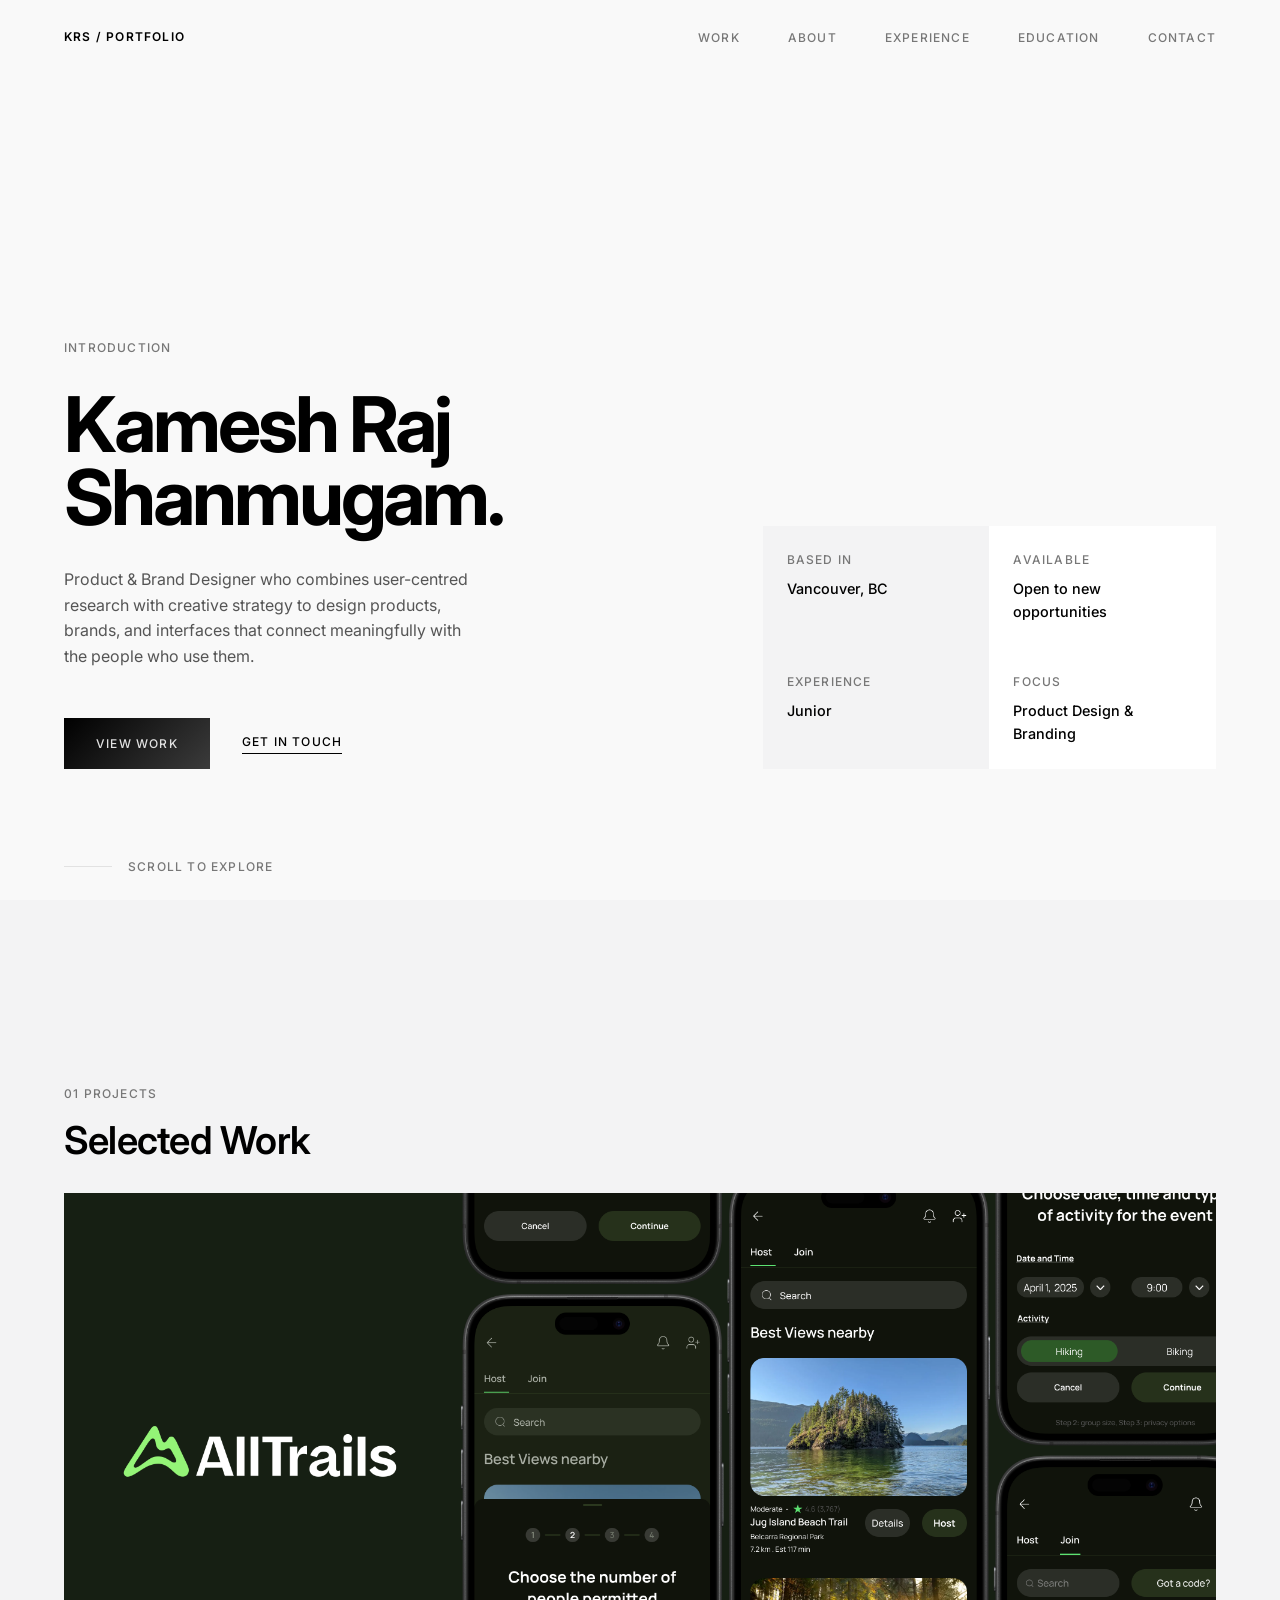
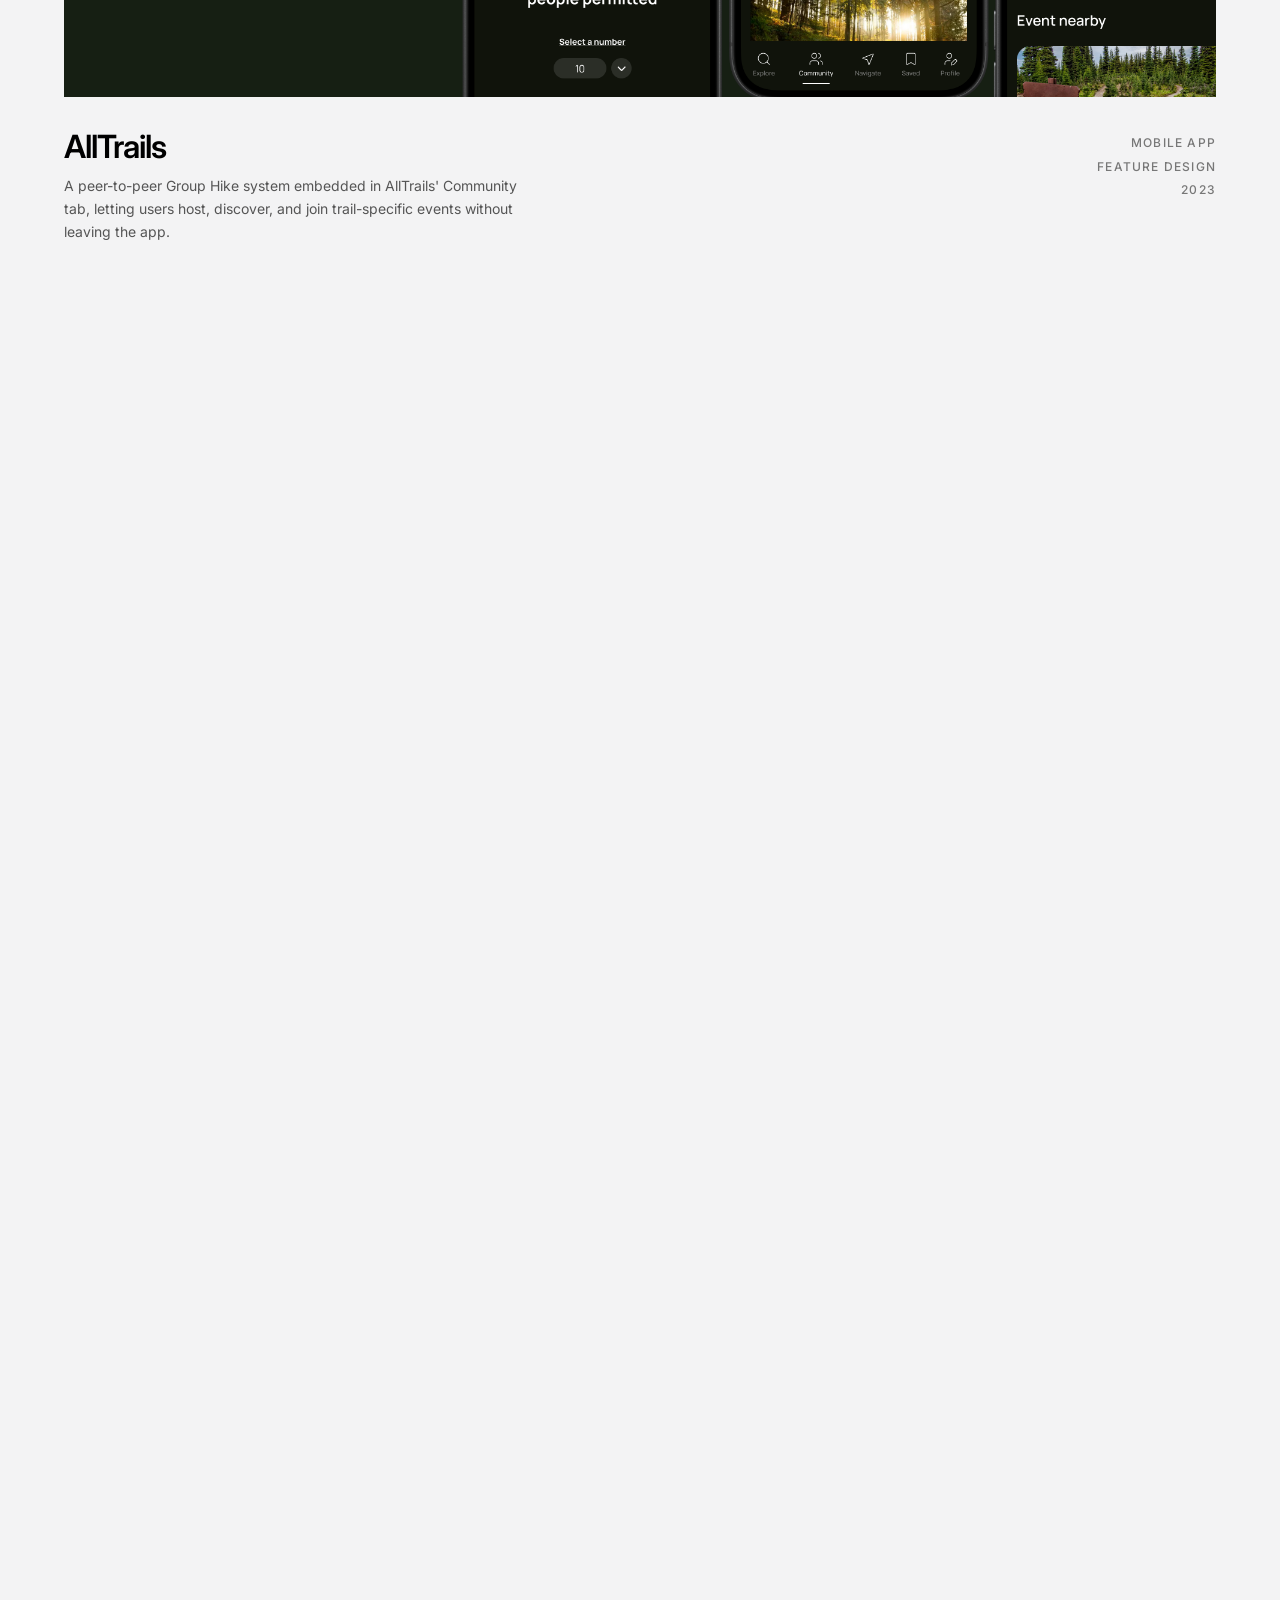
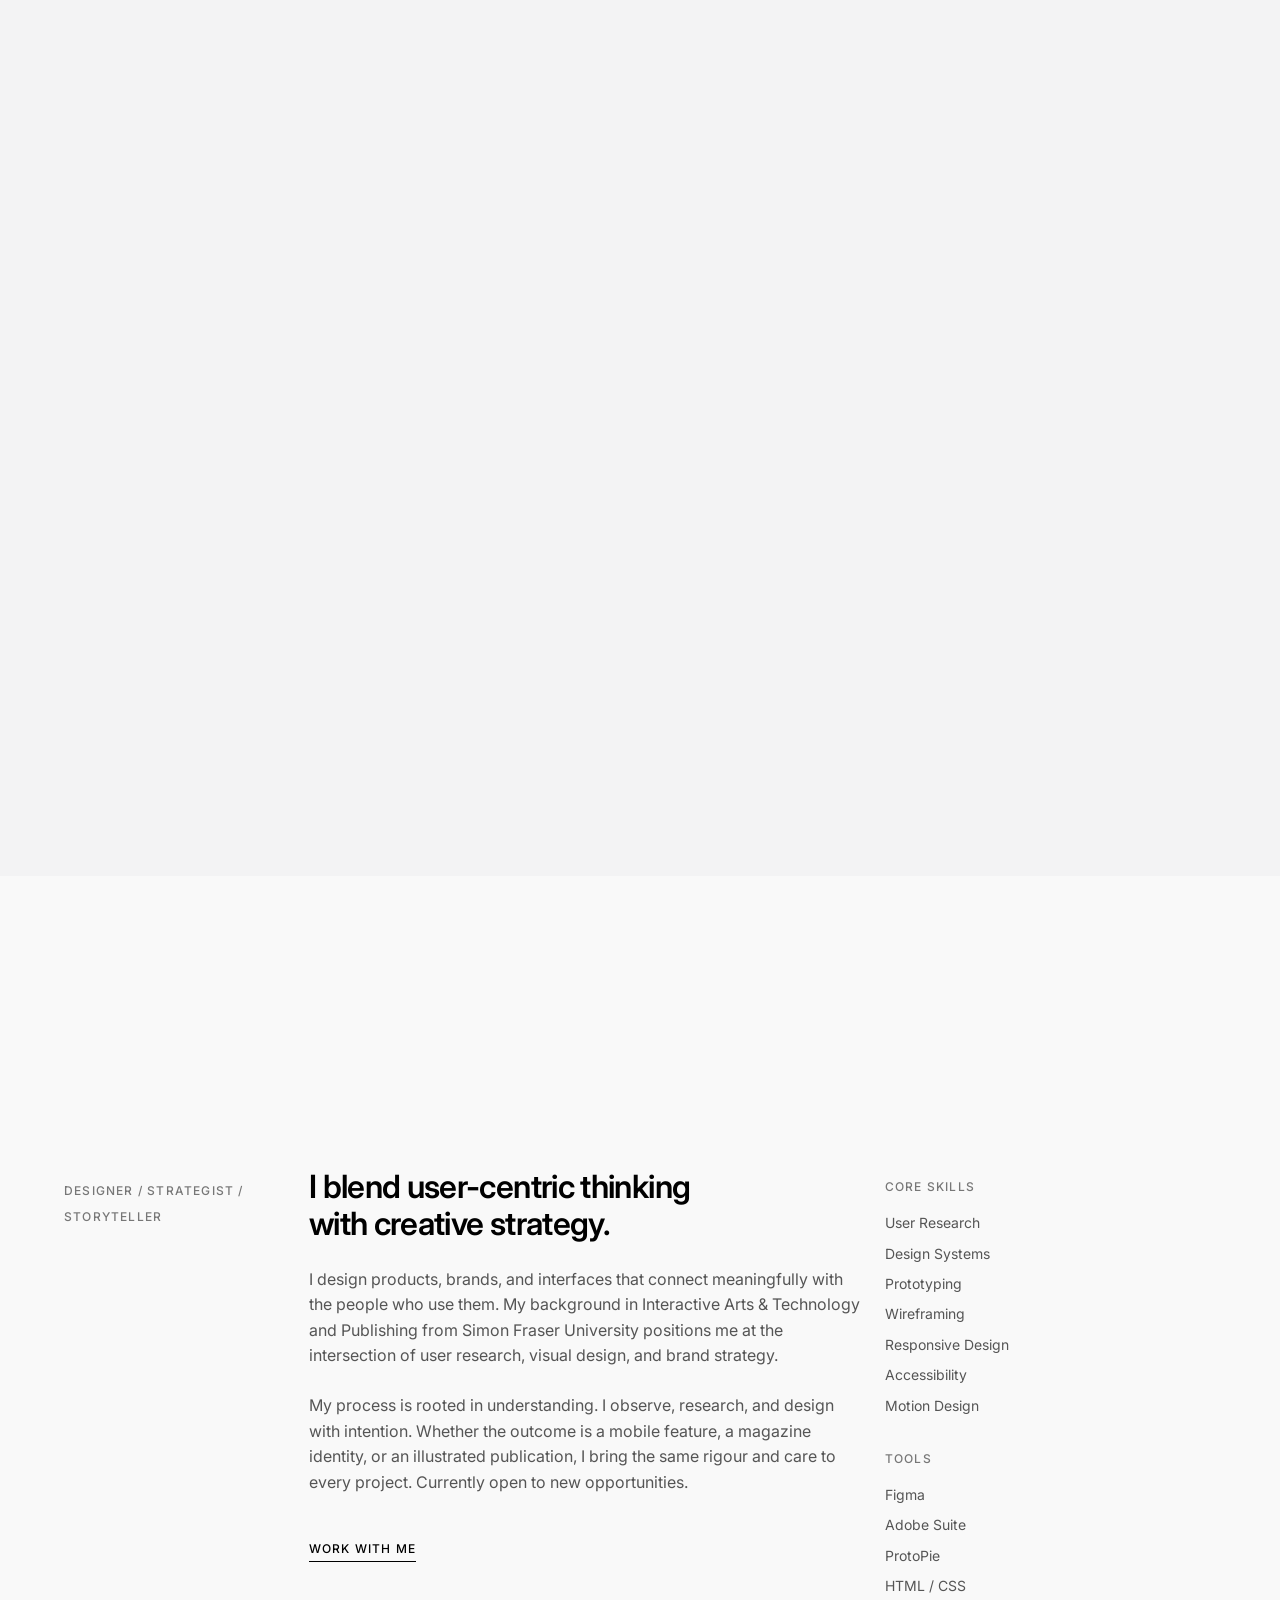
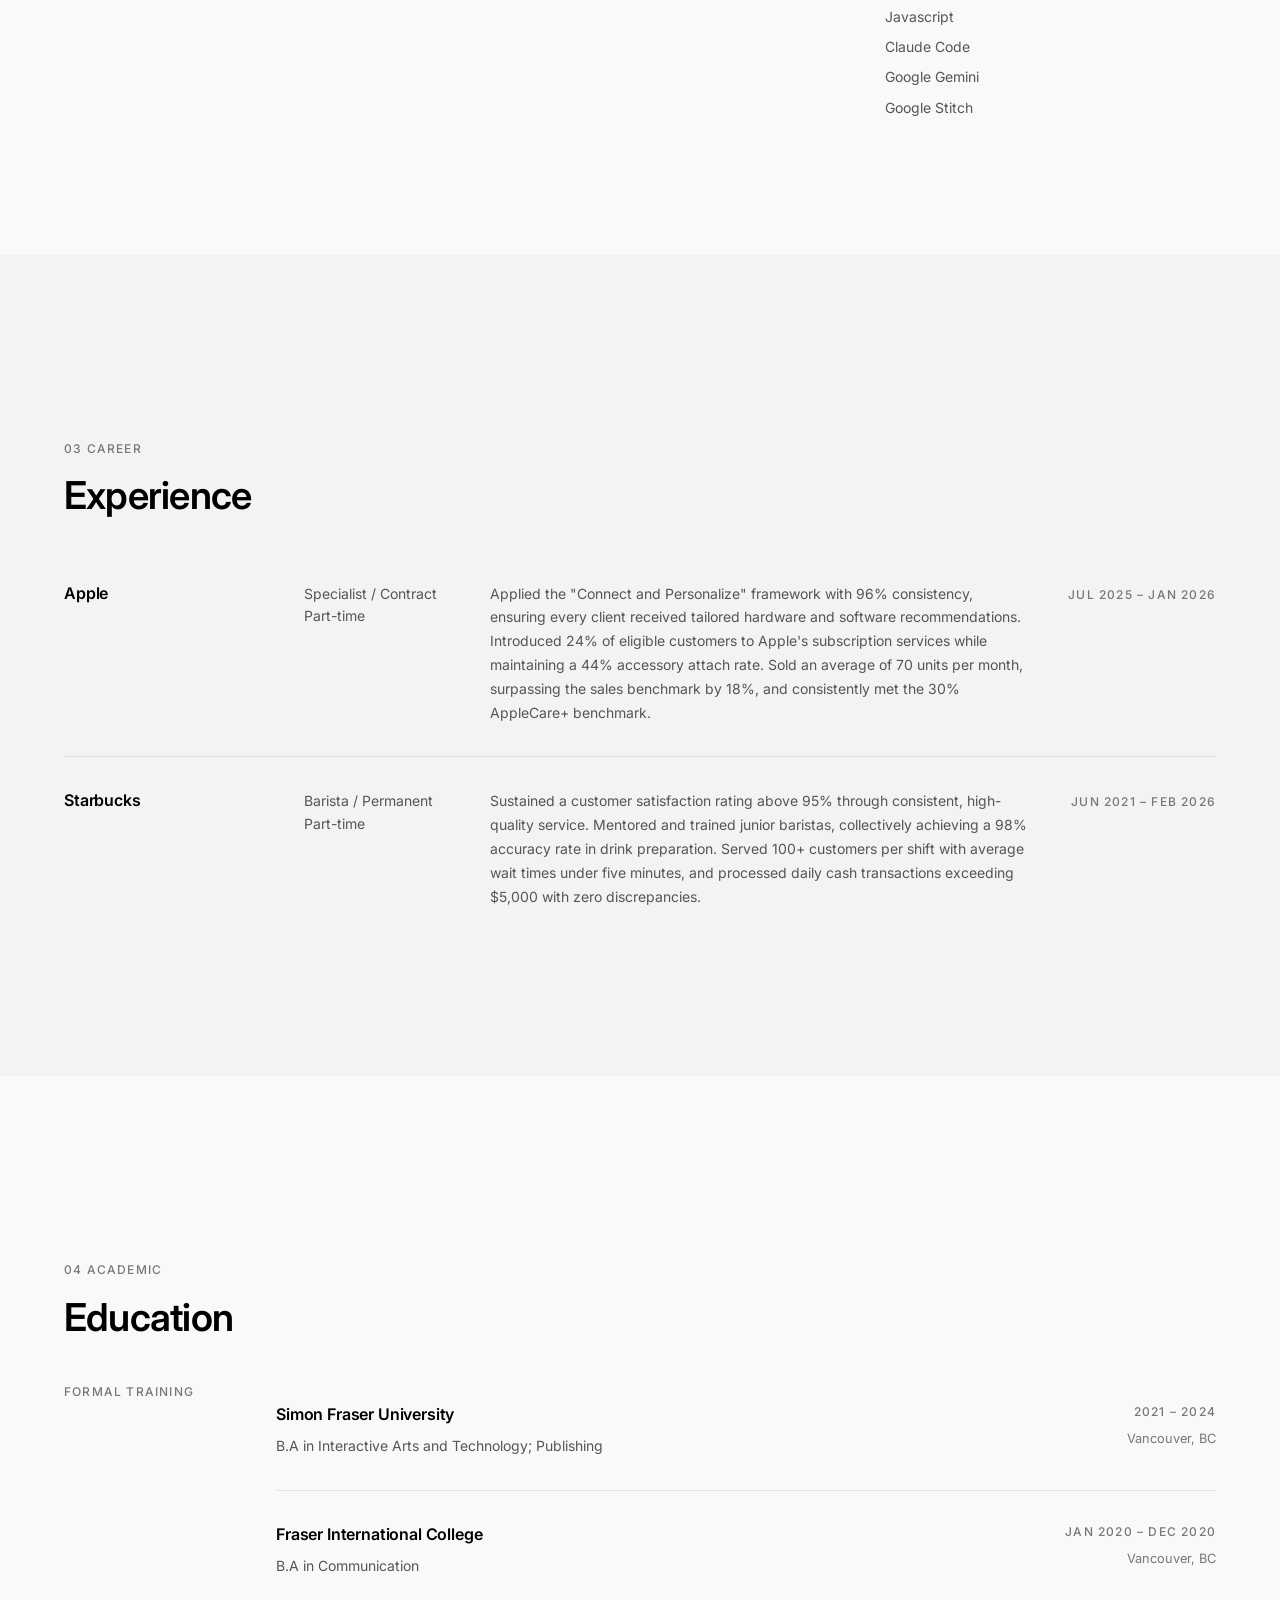
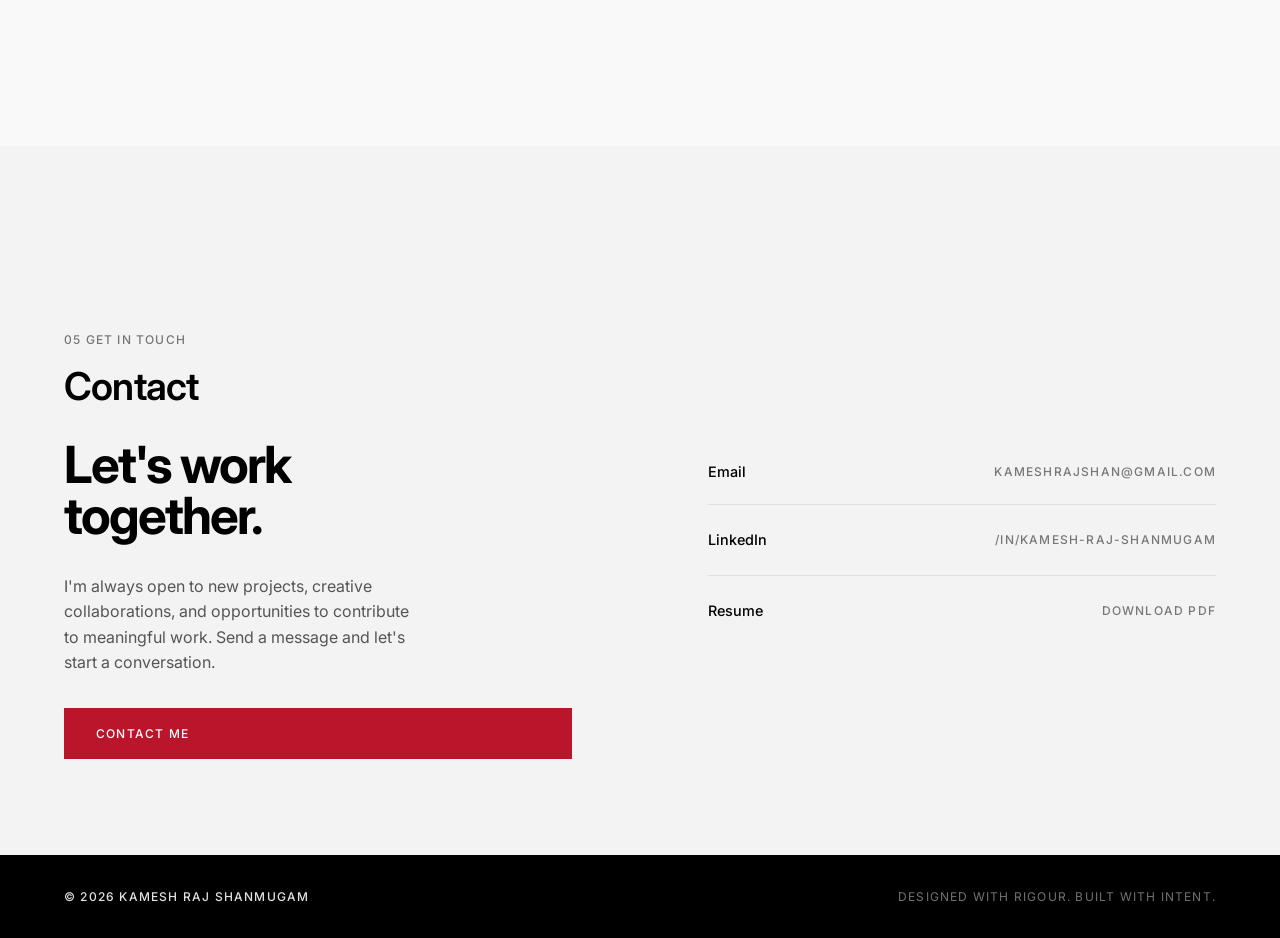
==== commit 1b91efa1: "some edits left" ====
--- a/index.html
+++ b/index.html
@@ -109,10 +109,9 @@
             <div class="work-card-left">
               <h3 class="work-card-title">AllTrails</h3>
               <p class="work-card-desc">
-                A feature redesign that introduces social group-hike
-                functionality into AllTrails' iOS app, giving users a
-                streamlined way to discover, coordinate, and complete hikes
-                together.
+                A peer-to-peer Group Hike system embedded in AllTrails'
+                Community tab, letting users host, discover, and join
+                trail-specific events without leaving the app.
               </p>
             </div>
             <div class="work-card-meta">
@@ -134,10 +133,9 @@
             <div class="work-card-left">
               <h3 class="work-card-title">Service Hub</h3>
               <p class="work-card-desc">
-                A location-aware iOS marketplace that connects adults 65+
-                with vetted local home-service professionals, removing
-                friction at every stage from initial discovery to confirmed
-                booking.
+                An iOS home-services marketplace for adults 65+ and their
+                adult caregivers, built on a dual-user architecture and a
+                shared trust layer.
               </p>
             </div>
             <div class="work-card-meta">
@@ -159,15 +157,14 @@
             <div class="work-card-left">
               <h3 class="work-card-title">Lights &amp; Camera Magazine</h3>
               <p class="work-card-desc">
-                A magazine identity system developed for a student-run
-                entertainment publication covering film, television, and
-                media, anchored by a bold editorial voice and a flexible
-                digital layout.
+                A Vancouver-based digital magazine serving the local film
+                industry, where I led the visual identity, typographic
+                system, and editorial art direction.
               </p>
             </div>
             <div class="work-card-meta">
-              <span class="label-md">Content Strategy</span>
-              <span class="label-md">Marketing</span>
+              <span class="label-md">Art Direction</span>
+              <span class="label-md">Editorial Design</span>
               <span class="label-md">2022</span>
             </div>
           </div>
@@ -184,9 +181,9 @@
             <div class="work-card-left">
               <h3 class="work-card-title">Monocoque Magazine</h3>
               <p class="work-card-desc">
-                A premium automotive magazine that celebrates motorsport
-                culture through editorial design, photography, and long-form
-                storytelling across both print and digital formats.
+                An independent Formula 1 magazine developed end-to-end,
+                spanning audience research, editorial direction, and
+                print-ready art direction.
               </p>
             </div>
             <div class="work-card-meta">
@@ -383,7 +380,7 @@
             <span class="label-md">/in/kamesh-raj-shanmugam</span>
           </a>
           <a
-            href="resume.pdf"
+            href="documents/KameshRajShanmugam_Resume.pdf"
             class="contact-link-item"
             target="_blank"
             rel="noopener"
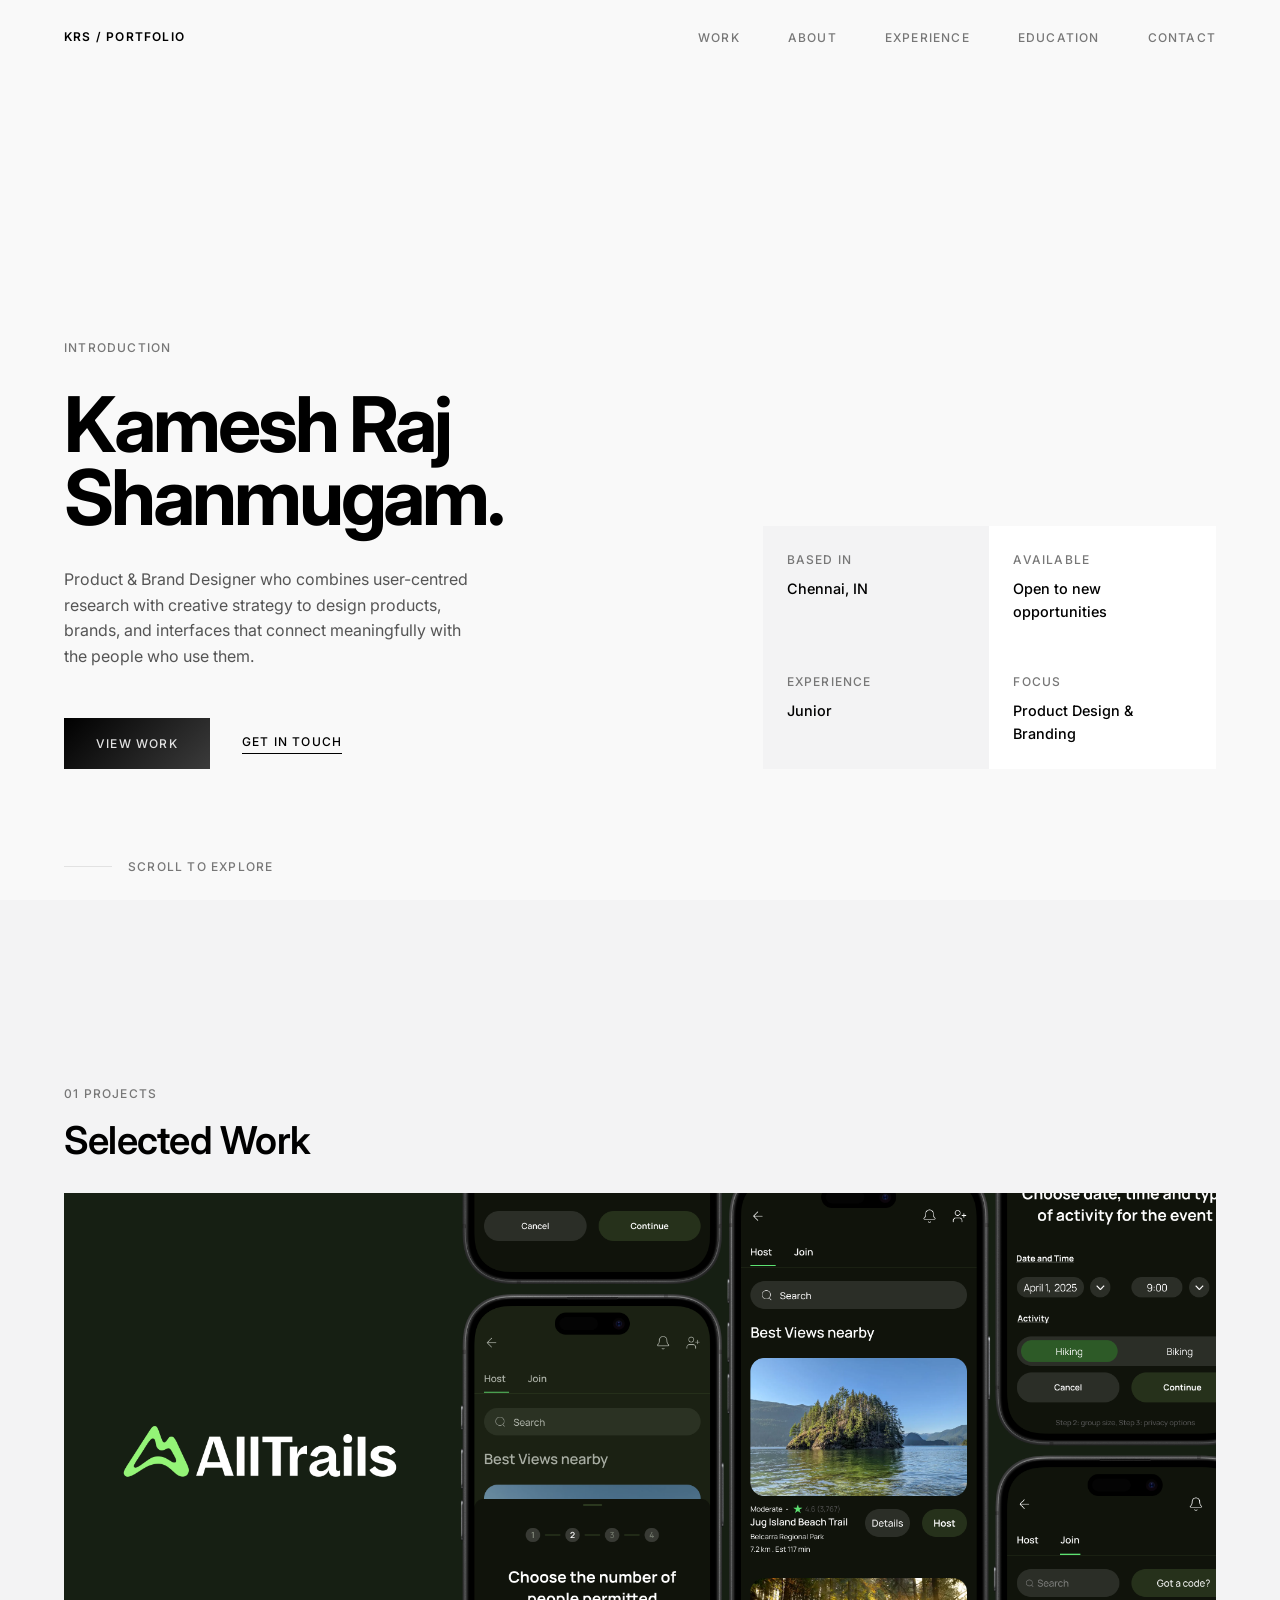
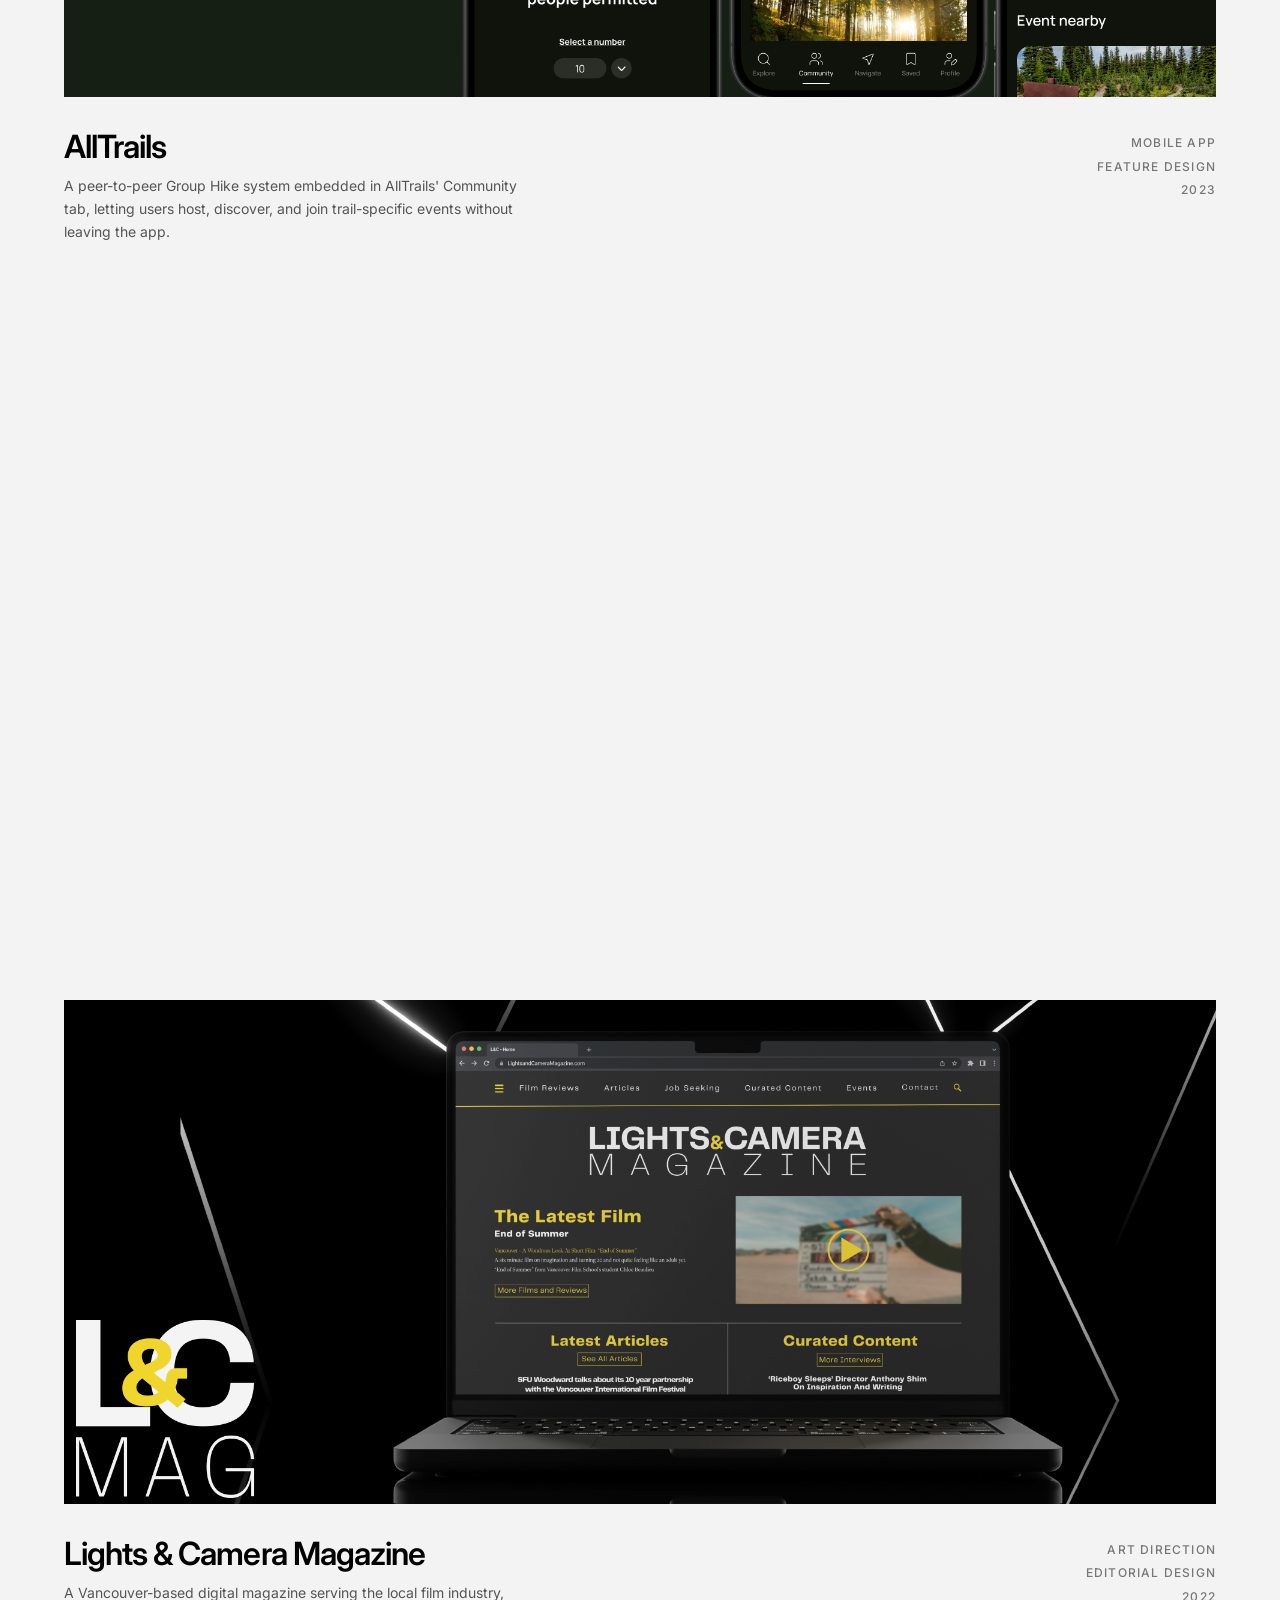
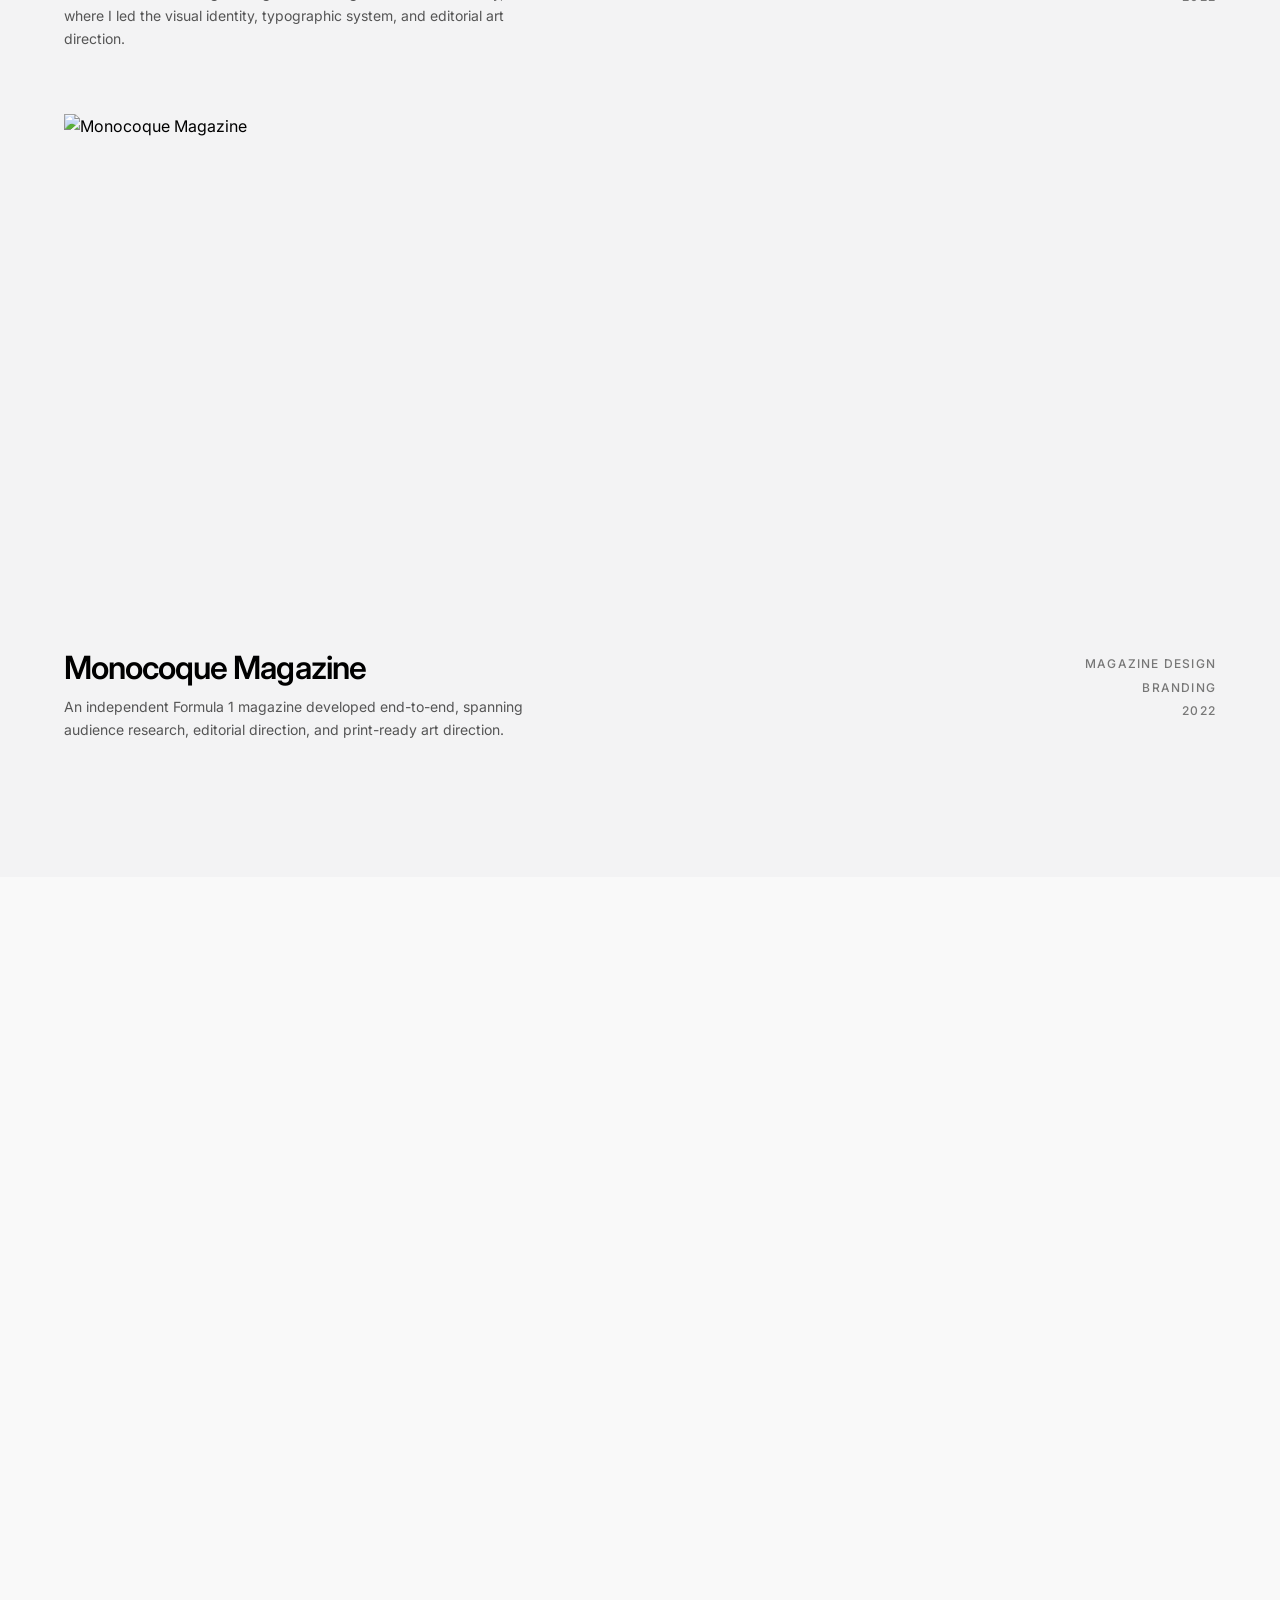
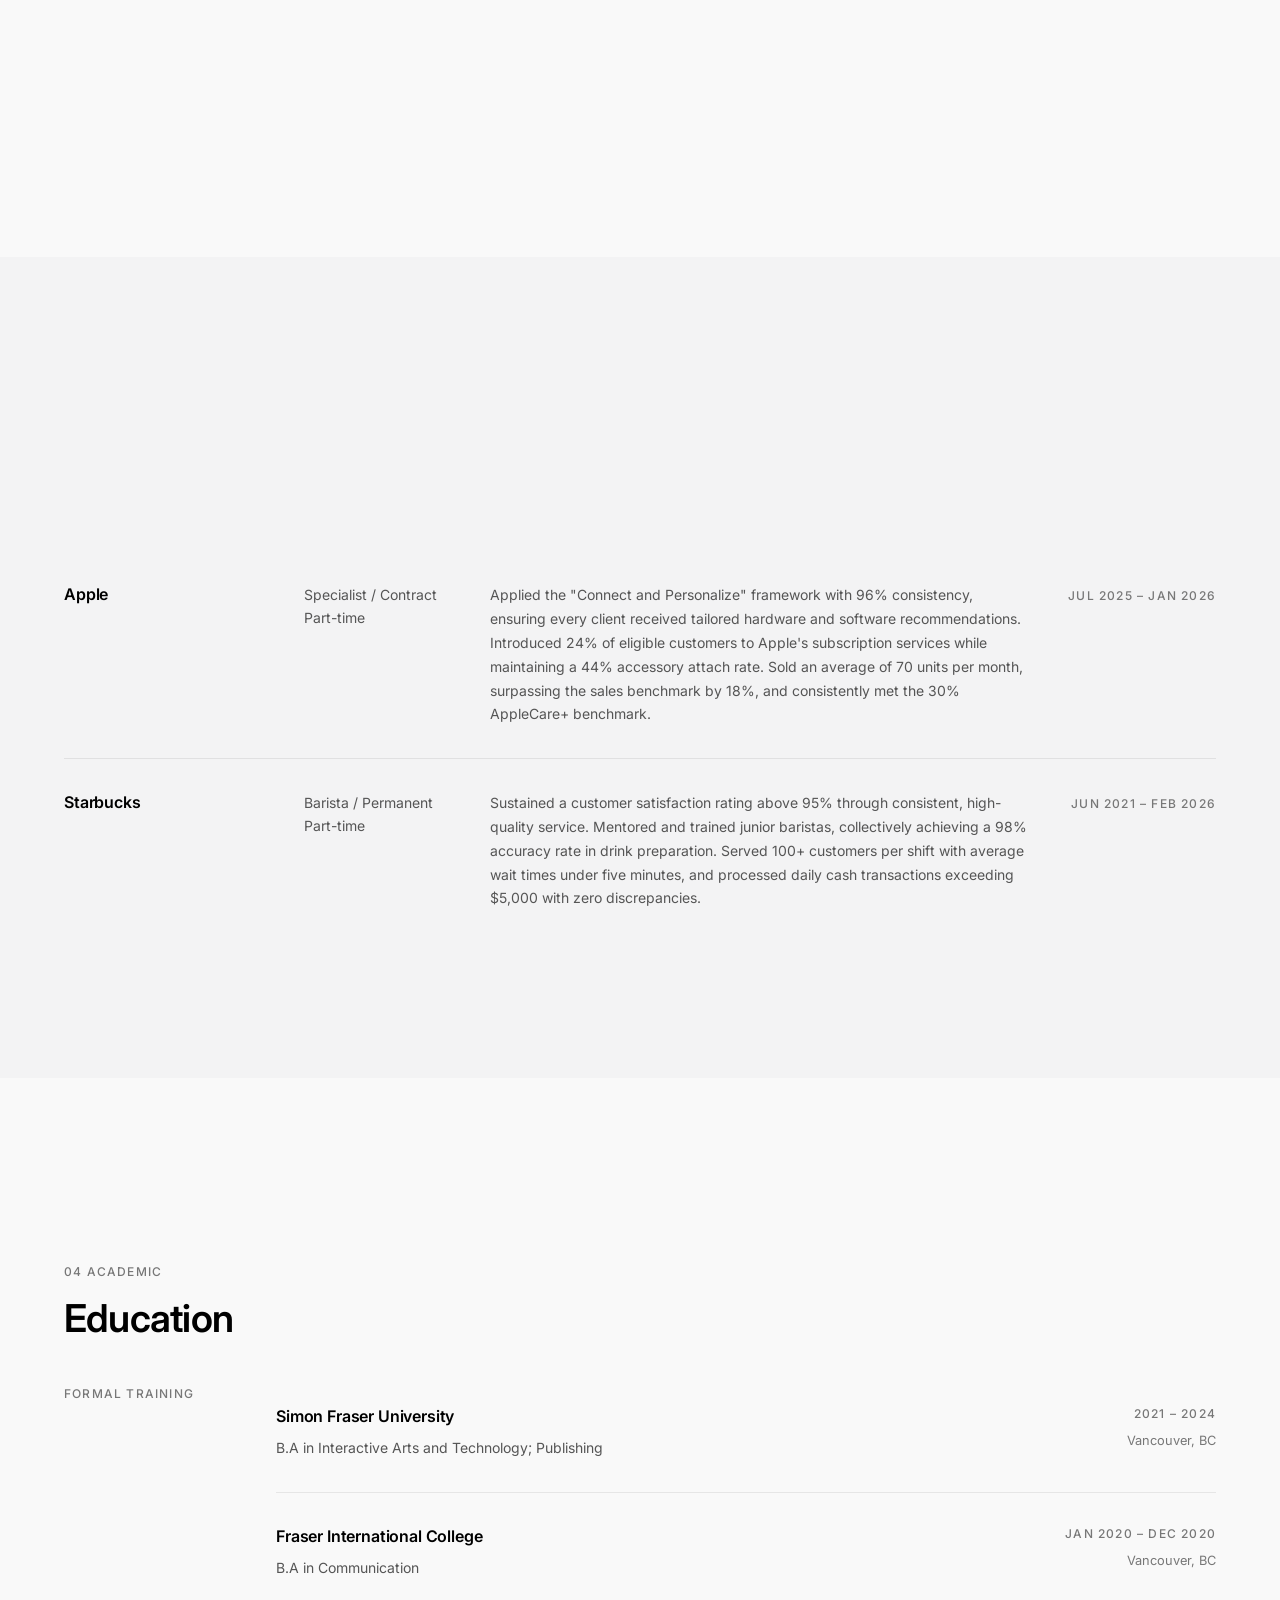
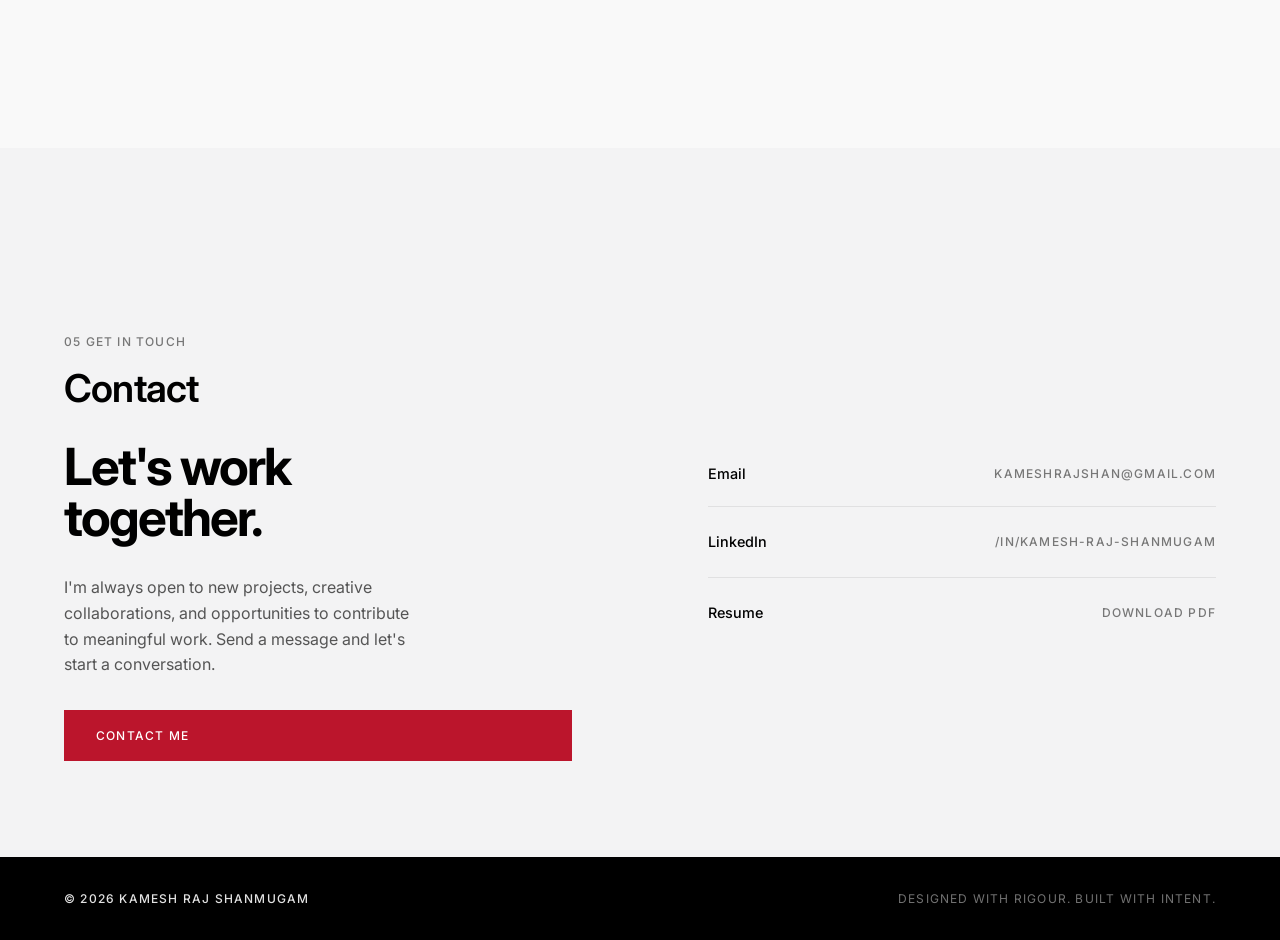
==== commit bad3bb14: "Align project metadata and update based-in location. Sync Service Hub year/tags and Monocoque year/r" ====
--- a/index.html
+++ b/index.html
@@ -64,7 +64,7 @@
           <div class="hero-meta-grid">
             <div class="hero-meta-item">
               <span class="label-md">Based in</span>
-              <span class="meta-value">Vancouver, BC</span>
+              <span class="meta-value">Chennai, IN</span>
             </div>
             <div class="hero-meta-item">
               <span class="label-md">Available</span>
@@ -140,8 +140,9 @@
             </div>
             <div class="work-card-meta">
               <span class="label-md">Mobile App</span>
-              <span class="label-md">App Design</span>
-              <span class="label-md">2023</span>
+              <span class="label-md">UX Research</span>
+              <span class="label-md">Product Design</span>
+              <span class="label-md">2024</span>
             </div>
           </div>
         </a>
@@ -189,7 +190,7 @@
             <div class="work-card-meta">
               <span class="label-md">Magazine Design</span>
               <span class="label-md">Branding</span>
-              <span class="label-md">2023</span>
+              <span class="label-md">2022</span>
             </div>
           </div>
         </a>
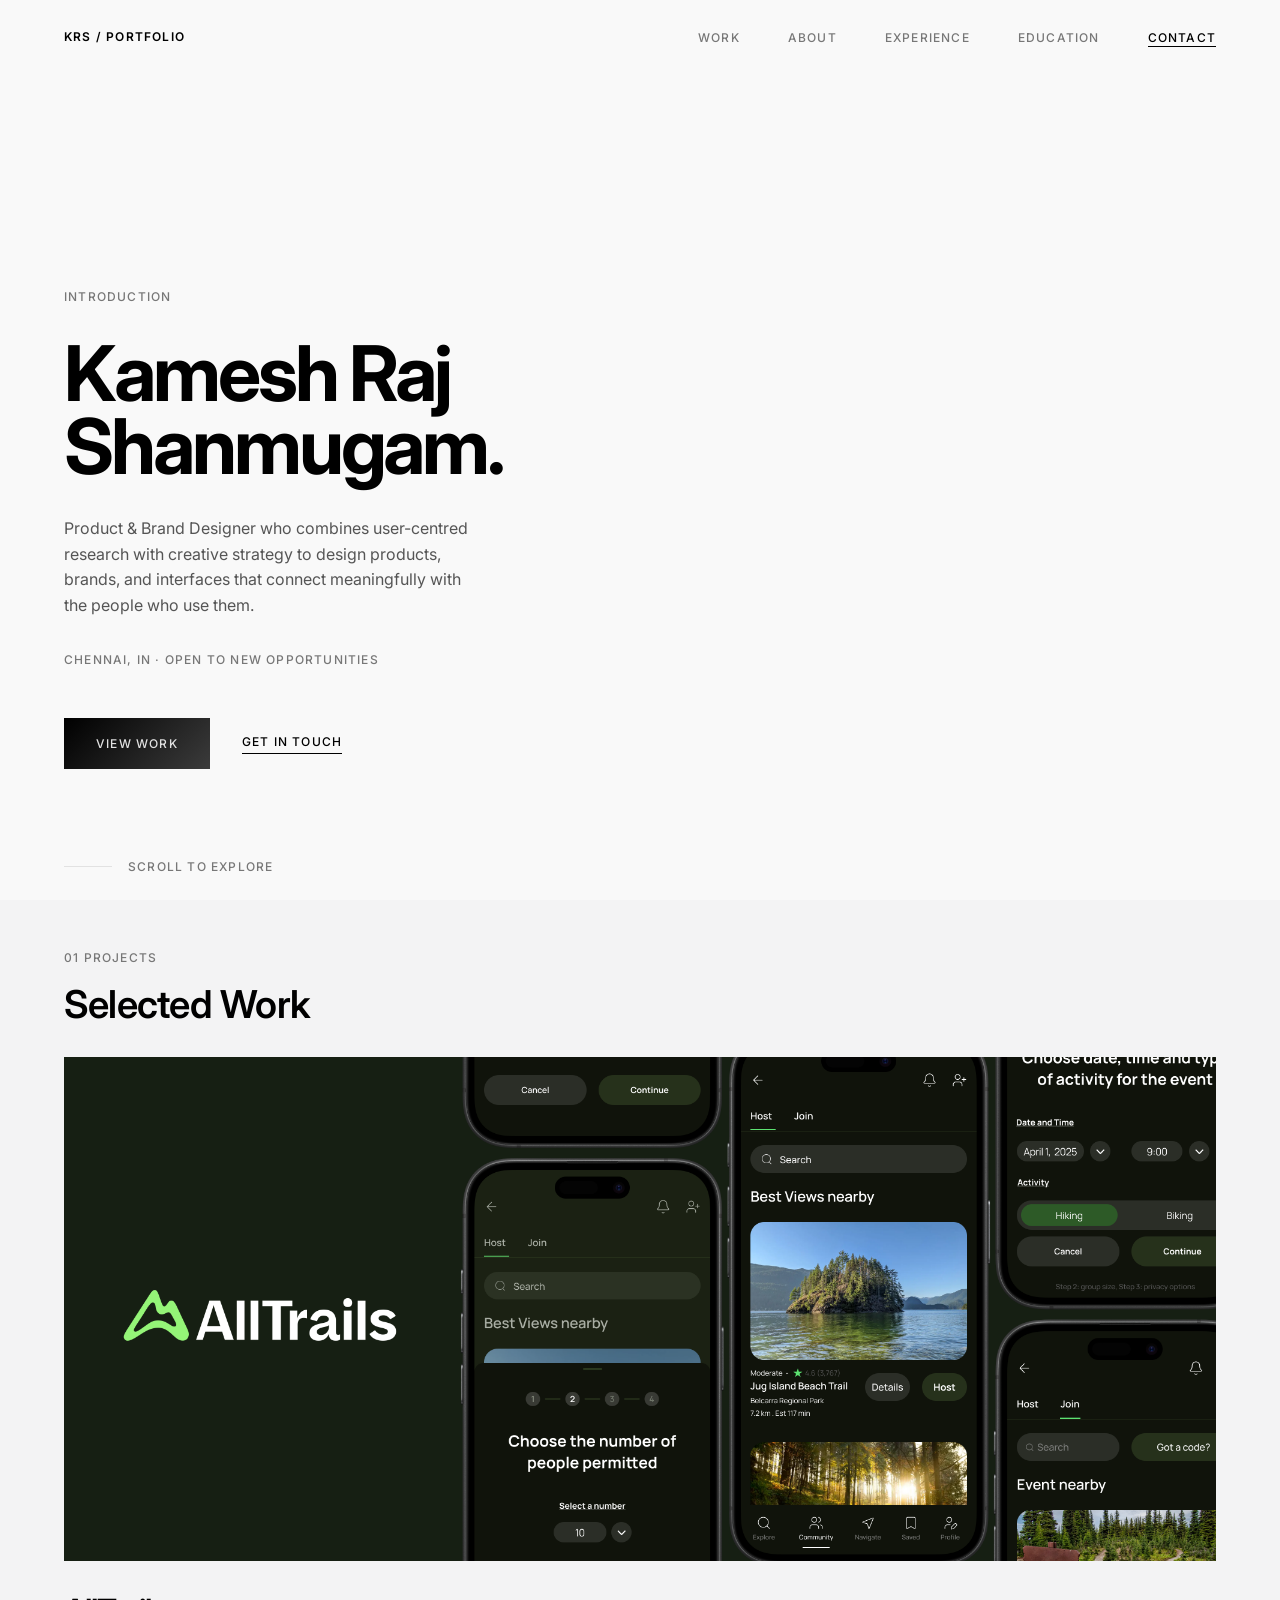
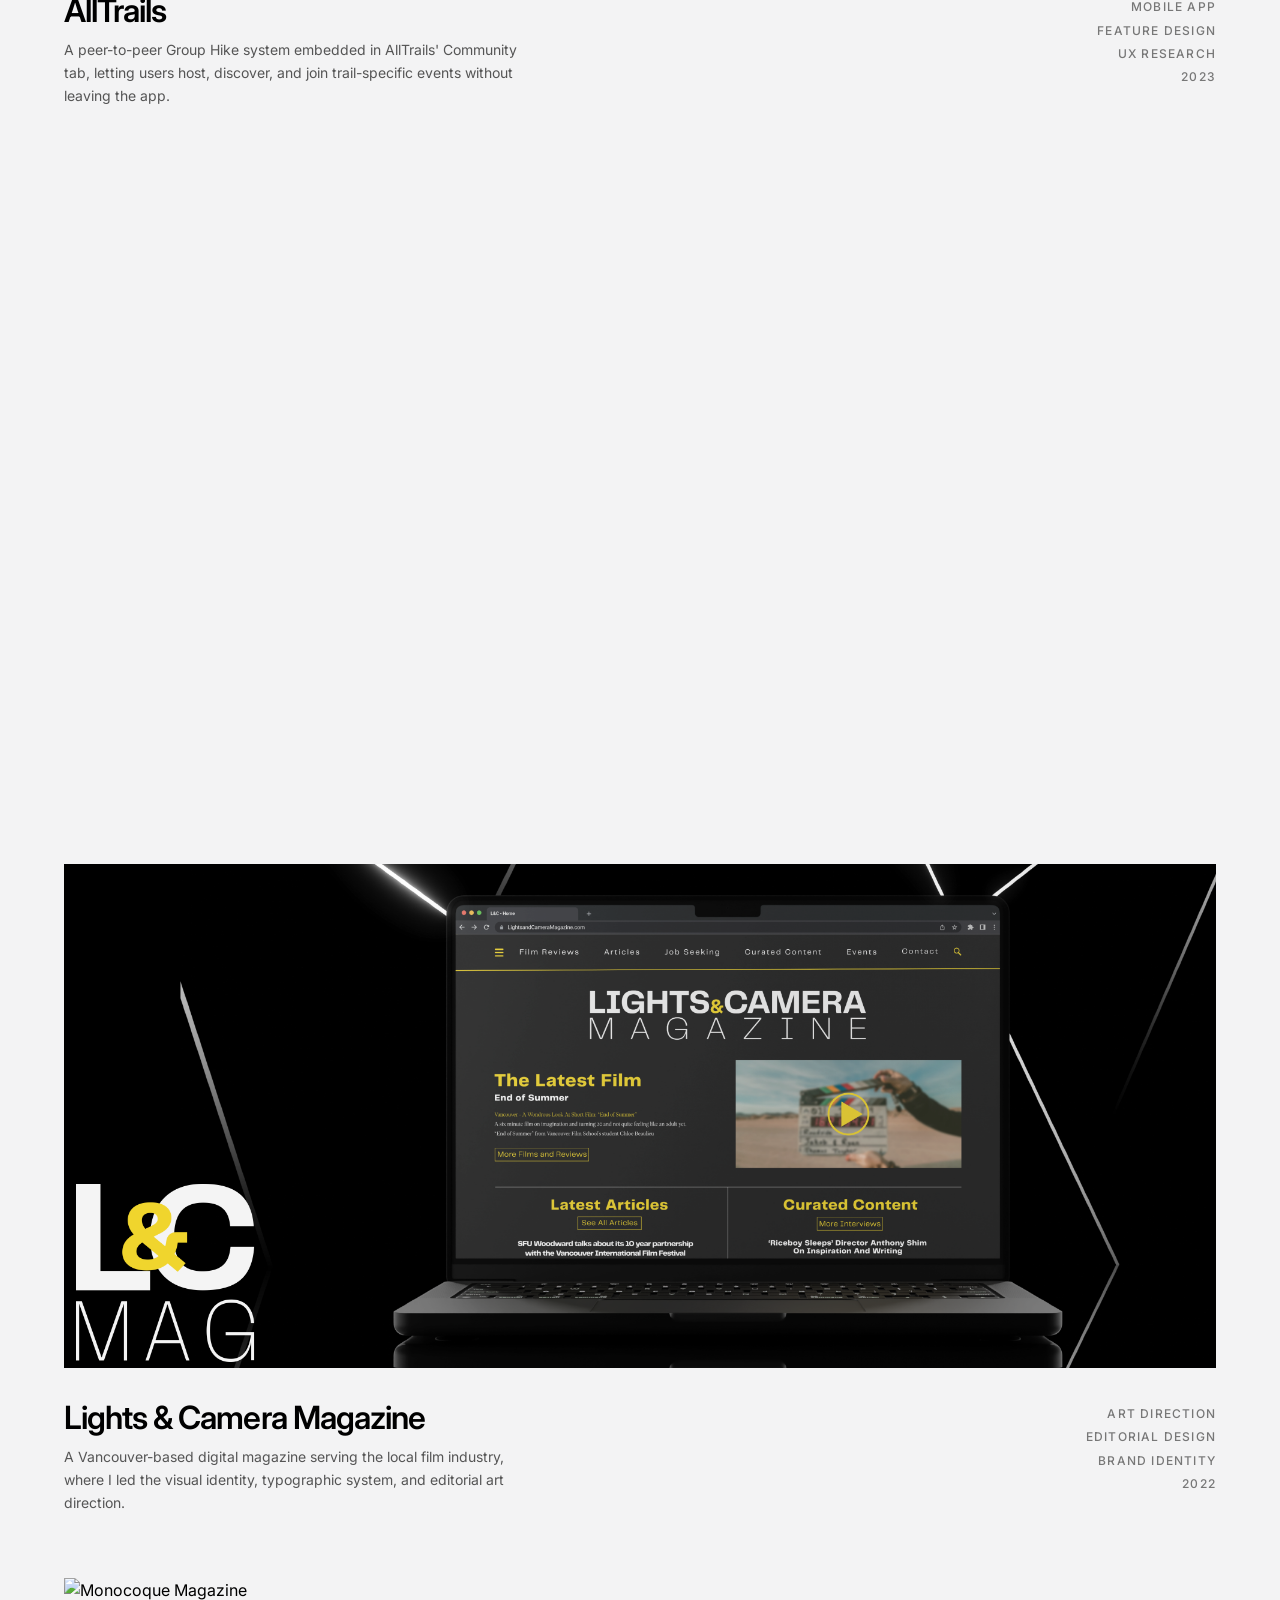
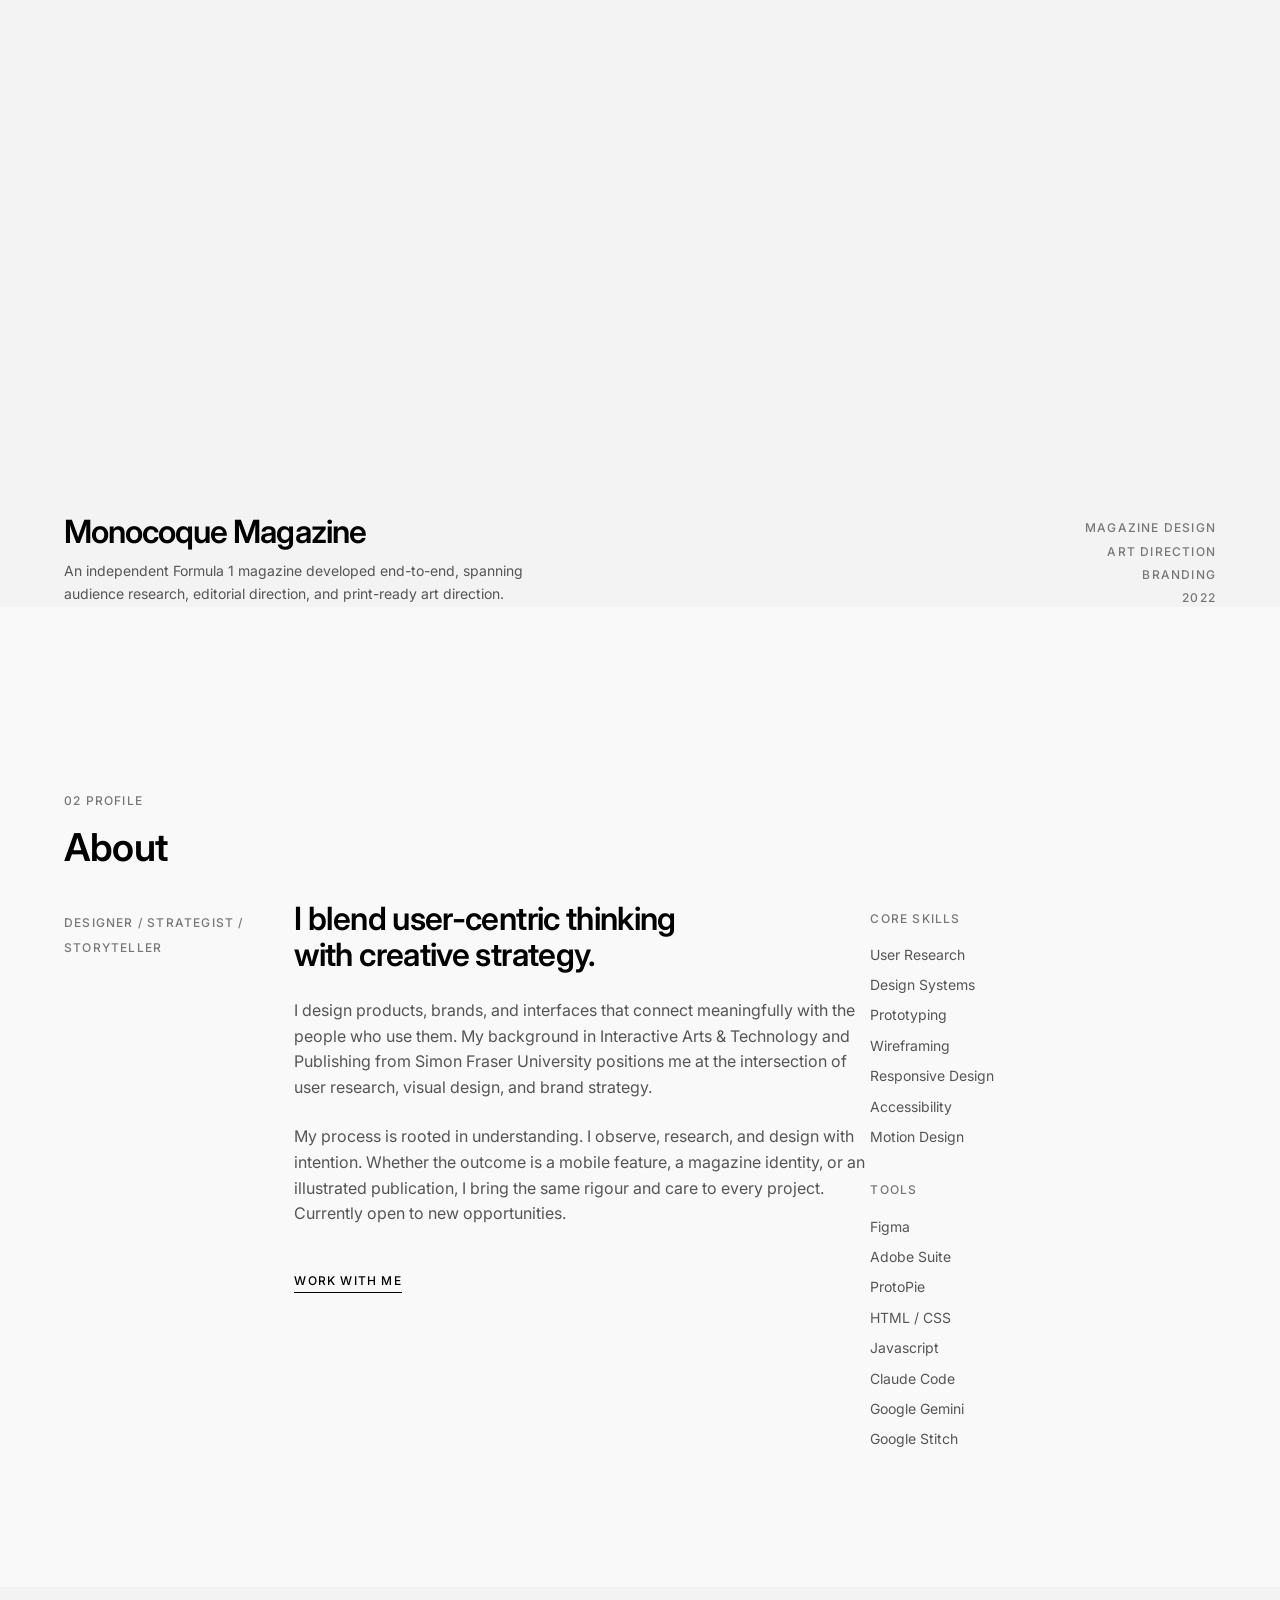
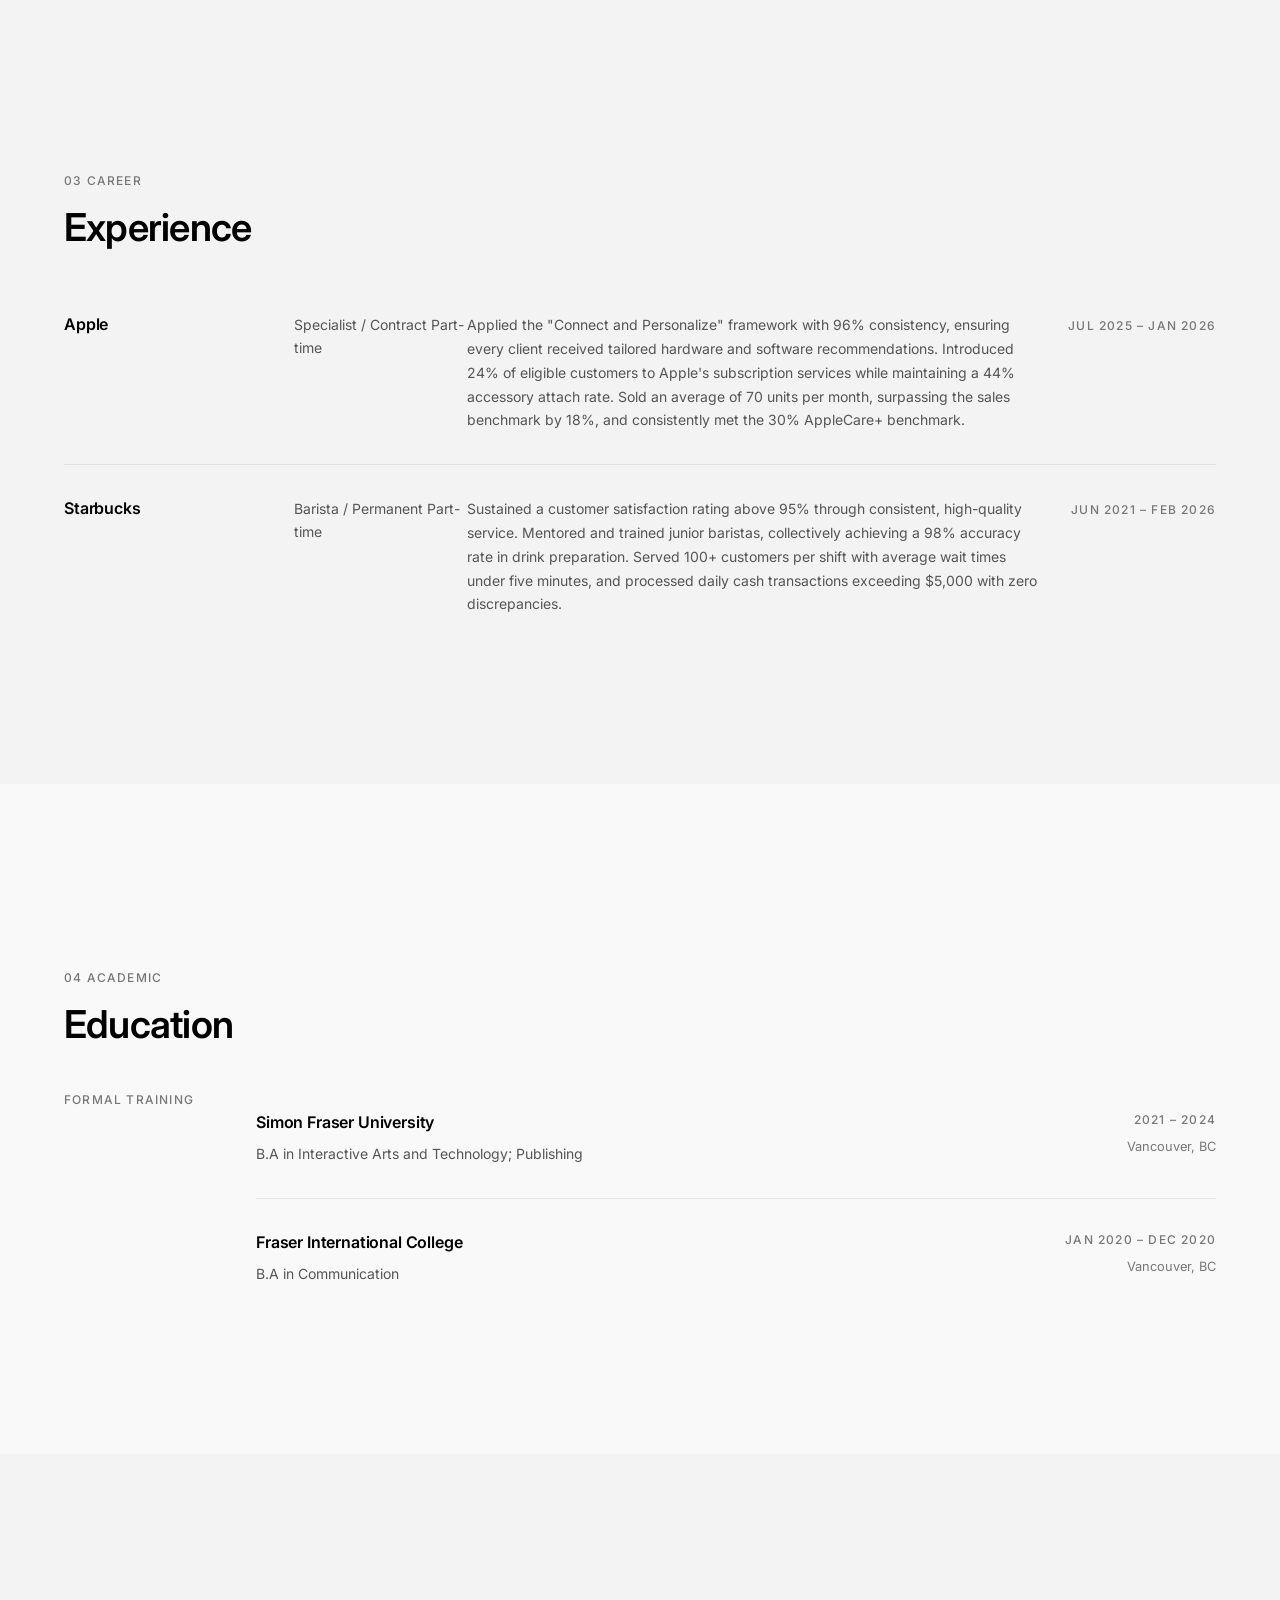
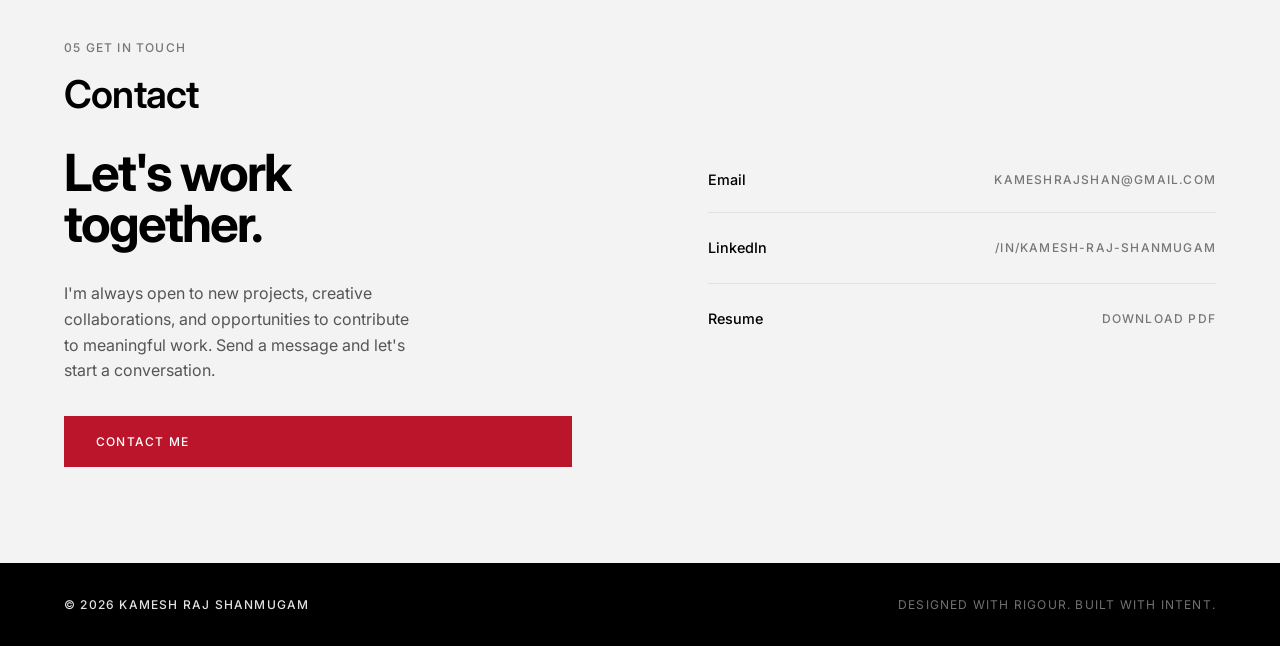
==== commit 74b2fc7e: "Refactor mobile navigation for accessibility and enhance project pages with reflections. Update mobi" ====
--- a/index.html
+++ b/index.html
@@ -27,19 +27,21 @@
         class="menu-toggle"
         id="menuToggle"
         aria-label="Toggle navigation"
+        aria-expanded="false"
+        aria-controls="mobileNav"
       >
         <span></span><span></span><span></span>
       </button>
     </nav>
 
     <!-- Mobile nav -->
-    <div class="mobile-nav" id="mobileNav">
+    <nav class="mobile-nav" id="mobileNav" aria-label="Mobile">
       <a href="#work">Work</a>
       <a href="#about">About</a>
       <a href="#experience">Experience</a>
       <a href="#education">Education</a>
       <a href="#contact">Contact</a>
-    </div>
+    </nav>
 
     <!-- ================================================================
        HERO
@@ -54,30 +56,12 @@
             with creative strategy to design products, brands, and interfaces
             that connect meaningfully with the people who use them.
           </p>
+          <p class="hero-locale hero-animate">
+            Chennai, IN · Open to new opportunities
+          </p>
           <div class="hero-cta hero-animate">
             <a href="#work" class="btn-primary">View Work</a>
             <a href="#contact" class="btn-tertiary">Get in Touch</a>
-          </div>
-        </div>
-
-        <div class="hero-right hero-animate">
-          <div class="hero-meta-grid">
-            <div class="hero-meta-item">
-              <span class="label-md">Based in</span>
-              <span class="meta-value">Chennai, IN</span>
-            </div>
-            <div class="hero-meta-item">
-              <span class="label-md">Available</span>
-              <span class="meta-value">Open to new opportunities</span>
-            </div>
-            <div class="hero-meta-item">
-              <span class="label-md">Experience</span>
-              <span class="meta-value">Junior</span>
-            </div>
-            <div class="hero-meta-item">
-              <span class="label-md">Focus</span>
-              <span class="meta-value">Product Design &amp; Branding</span>
-            </div>
           </div>
         </div>
       </div>
@@ -117,6 +101,7 @@
             <div class="work-card-meta">
               <span class="label-md">Mobile App</span>
               <span class="label-md">Feature Design</span>
+              <span class="label-md">UX Research</span>
               <span class="label-md">2023</span>
             </div>
           </div>
@@ -166,6 +151,7 @@
             <div class="work-card-meta">
               <span class="label-md">Art Direction</span>
               <span class="label-md">Editorial Design</span>
+              <span class="label-md">Brand Identity</span>
               <span class="label-md">2022</span>
             </div>
           </div>
@@ -189,6 +175,7 @@
             </div>
             <div class="work-card-meta">
               <span class="label-md">Magazine Design</span>
+              <span class="label-md">Art Direction</span>
               <span class="label-md">Branding</span>
               <span class="label-md">2022</span>
             </div>
--- a/site/styles.css
+++ b/site/styles.css
@@ -42,9 +42,7 @@
   --spacing-20: 6rem; /* 96px */
   --spacing-24: 8.5rem; /* 136px — "embrace the void" */
 
-  /* Grid */
-  --grid-max: 1440px;
-  --col-gap: 24px;
+  /* Layout */
   --page-pad: 4rem;
 
   /* Motion */
@@ -146,7 +144,7 @@
   display: flex;
   align-items: center;
   justify-content: space-between;
-  background: rgba(249, 249, 249, 0.8);
+  background: color-mix(in srgb, var(--surface) 80%, transparent);
   backdrop-filter: blur(20px);
   -webkit-backdrop-filter: blur(20px);
   transition: box-shadow 0.4s var(--ease-out);
@@ -190,8 +188,22 @@
 .nav-links a:hover {
   color: var(--on-surface);
 }
-.nav-links a:hover::after {
+.nav-links a:hover::after,
+.nav-links a.active::after {
   width: 100%;
+}
+.nav-links a.active {
+  color: var(--on-surface);
+}
+.nav-links a:focus-visible,
+.menu-toggle:focus-visible,
+.btn-primary:focus-visible,
+.btn-tertiary:focus-visible,
+.btn-signal:focus-visible,
+.contact-link-item:focus-visible,
+.work-card:focus-visible {
+  outline: 2px solid var(--primary);
+  outline-offset: 3px;
 }
 
 /* Mobile hamburger */
@@ -233,7 +245,7 @@
   left: 0;
   right: 0;
   z-index: 99;
-  background: rgba(249, 249, 249, 0.97);
+  background: color-mix(in srgb, var(--surface) 97%, transparent);
   backdrop-filter: blur(20px);
   -webkit-backdrop-filter: blur(20px);
   padding: 80px var(--page-pad) var(--spacing-8);
@@ -339,7 +351,7 @@
 }
 .hero-content {
   display: grid;
-  grid-template-columns: 7fr 5fr;
+  grid-template-columns: minmax(0, 42rem);
   align-items: end;
   padding: var(--spacing-24) var(--page-pad) var(--spacing-16);
   gap: var(--spacing-16);
@@ -364,38 +376,18 @@
   max-width: 420px;
   line-height: 1.6;
 }
+.hero-locale {
+  font-size: 0.75rem;
+  font-weight: 500;
+  letter-spacing: 0.1em;
+  text-transform: uppercase;
+  color: var(--on-surface-tertiary);
+}
 .hero-cta {
   display: flex;
   align-items: center;
   gap: var(--spacing-8);
   margin-top: var(--spacing-4);
-}
-
-.hero-right {
-  display: flex;
-  flex-direction: column;
-  justify-content: flex-end;
-}
-
-.hero-meta-grid {
-  display: grid;
-  grid-template-columns: 1fr 1fr;
-  gap: 0;
-}
-.hero-meta-item {
-  background: var(--surface-container-lowest);
-  padding: var(--spacing-6);
-  display: flex;
-  flex-direction: column;
-  gap: var(--spacing-2);
-}
-.hero-meta-item:nth-child(odd) {
-  background: var(--surface-container-low);
-}
-.meta-value {
-  font-size: 0.9rem;
-  font-weight: 500;
-  color: var(--on-surface);
 }
 
 .hero-scroll-hint {
@@ -452,55 +444,6 @@
 }
 
 /* ============================================================
-   WORK — Grid Index (Signature Component)
-============================================================ */
-#work {
-  padding: var(--spacing-24) 0;
-}
-
-.grid-index {
-  padding: 0 var(--page-pad);
-}
-
-.grid-index-row {
-  display: flex;
-  align-items: baseline;
-  justify-content: space-between;
-  padding: var(--spacing-6) 0;
-  text-decoration: none;
-  color: var(--on-surface);
-  transition: padding-left 0.3s var(--ease-out);
-  cursor: pointer;
-  position: relative;
-}
-.grid-index-row + .grid-index-row {
-  box-shadow: inset 0 1px 0 var(--outline-variant);
-}
-.grid-index-row:hover {
-  padding-left: var(--spacing-4);
-}
-.grid-index-row:hover .grid-index-title {
-  color: var(--signal);
-}
-.grid-index-left {
-  display: flex;
-  align-items: baseline;
-  gap: var(--spacing-8);
-}
-.grid-index-title {
-  font-size: clamp(1.5rem, 3vw, 2.5rem);
-  font-weight: 600;
-  letter-spacing: -0.03em;
-  line-height: 1.1;
-  transition: color 0.2s;
-}
-.grid-index-meta {
-  display: flex;
-  align-items: baseline;
-  gap: var(--spacing-8);
-}
-
-/* ============================================================
    WORK — Card List
 ============================================================ */
 .work-list {
@@ -519,7 +462,6 @@
 .work-card-banner {
   width: 100%;
   aspect-ratio: 16 / 7;
-  border-radius: 28px;
   overflow: hidden;
   background: var(--surface-container-low);
 }
@@ -863,11 +805,7 @@
     --page-pad: 2.5rem;
   }
   .hero-content {
-    grid-template-columns: 1fr;
     padding: var(--spacing-20) var(--page-pad) var(--spacing-12);
-  }
-  .hero-right {
-    display: none;
   }
   .about-grid {
     grid-template-columns: 1fr 2fr;
@@ -887,9 +825,6 @@
   .contact-grid {
     grid-template-columns: 1fr;
     gap: var(--spacing-12);
-  }
-  .grid-index-meta {
-    gap: var(--spacing-4);
   }
   .work-card-meta {
     flex-direction: row;
@@ -907,17 +842,6 @@
   }
   .menu-toggle {
     display: flex;
-  }
-  .grid-index-row {
-    flex-direction: column;
-    gap: var(--spacing-3);
-  }
-  .grid-index-meta {
-    flex-wrap: wrap;
-    gap: var(--spacing-3);
-  }
-  .grid-index-preview {
-    display: none;
   }
   .work-card-info {
     flex-direction: column;
@@ -973,3 +897,20 @@
     font-size: 2rem;
   }
 }
+
+
+@media (prefers-reduced-motion: reduce) {
+  html {
+    scroll-behavior: auto;
+  }
+  .reveal,
+  .hero-animate {
+    opacity: 1;
+    transform: none;
+    animation: none;
+    transition: none;
+  }
+  .scroll-line {
+    animation: none;
+  }
+}
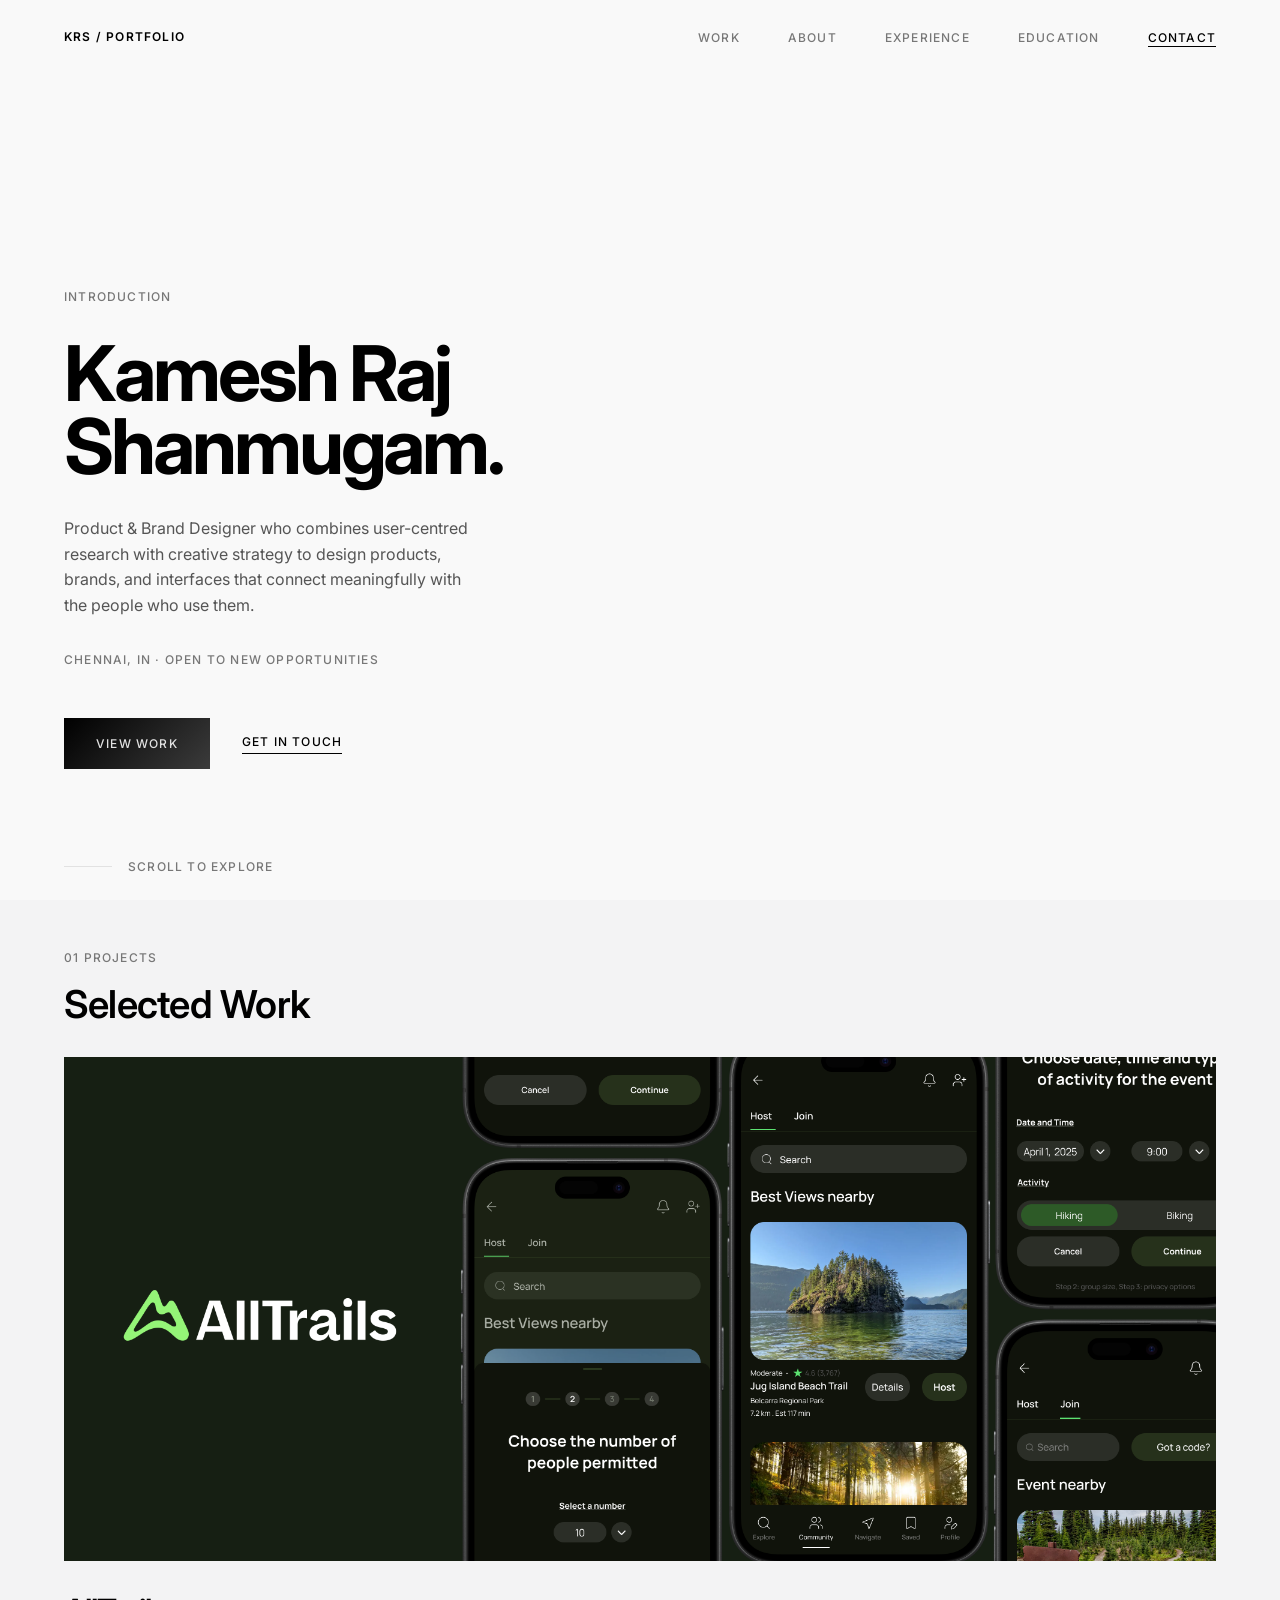
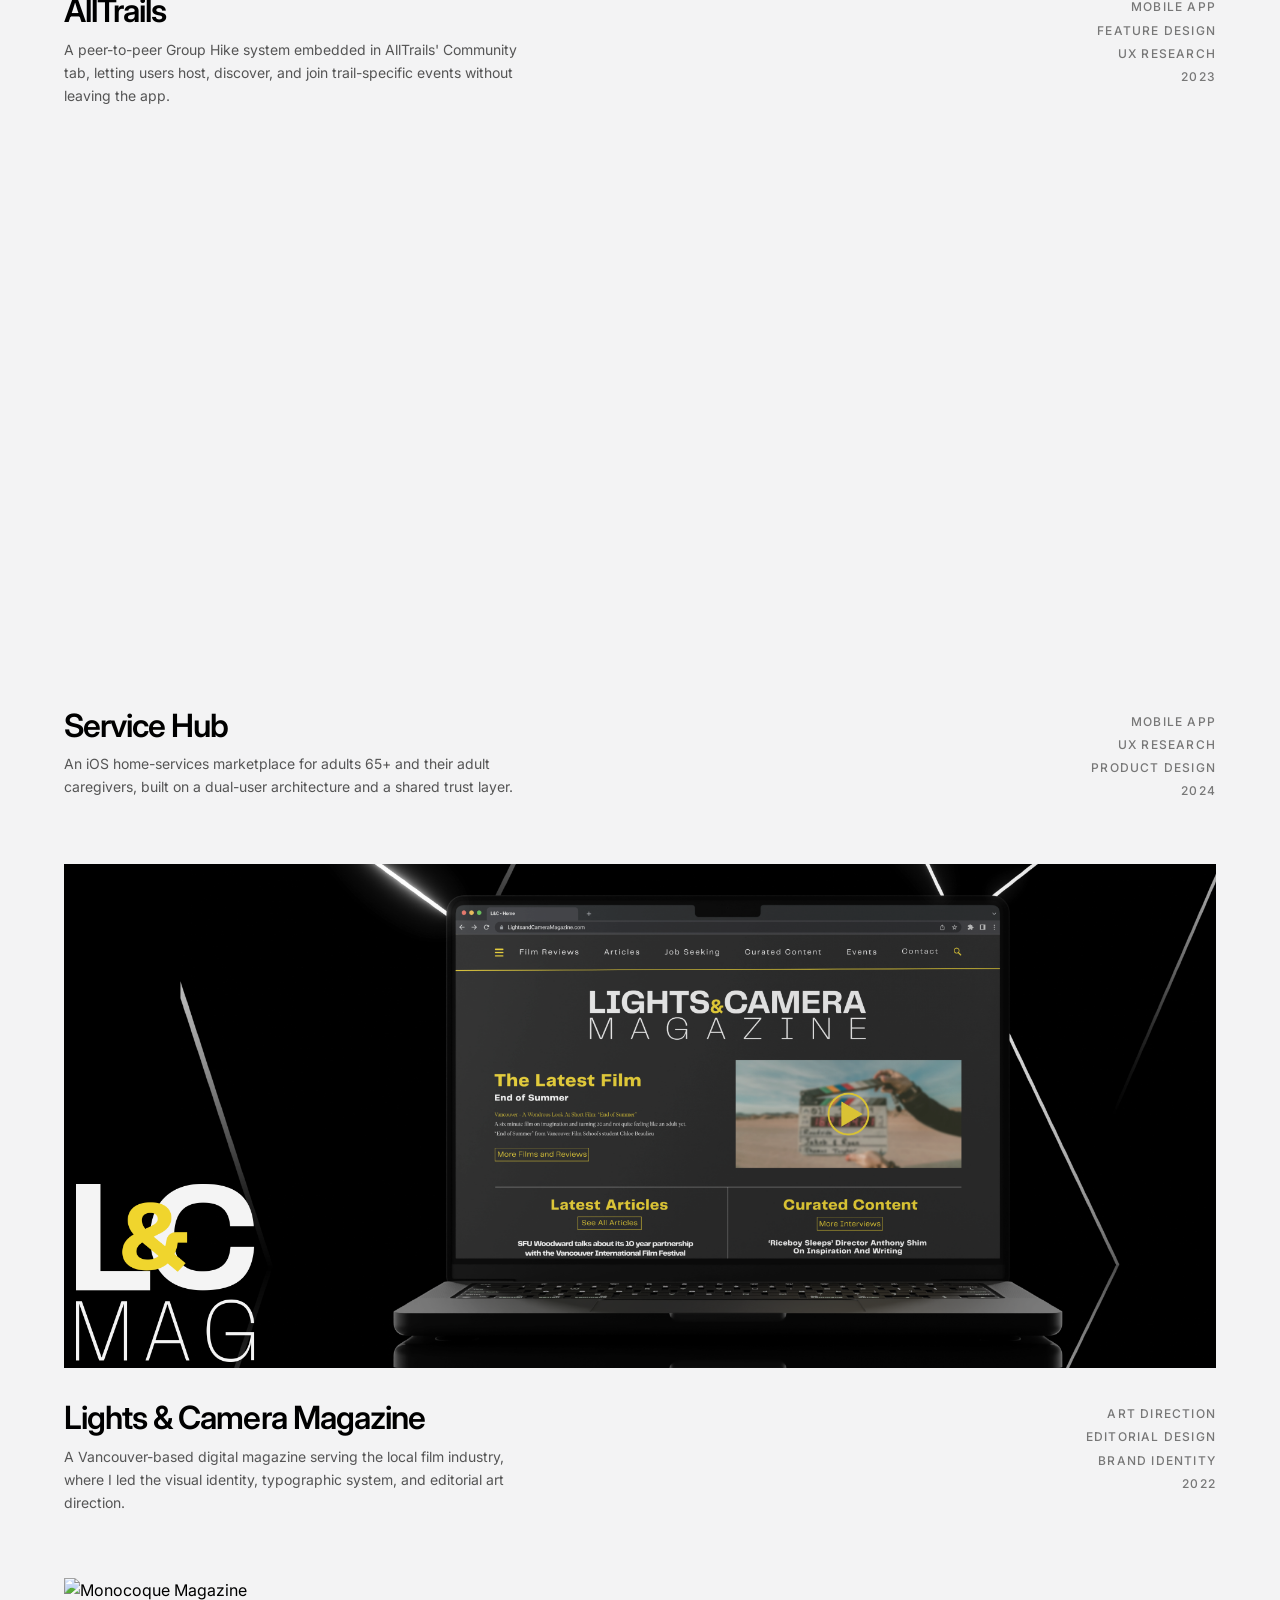
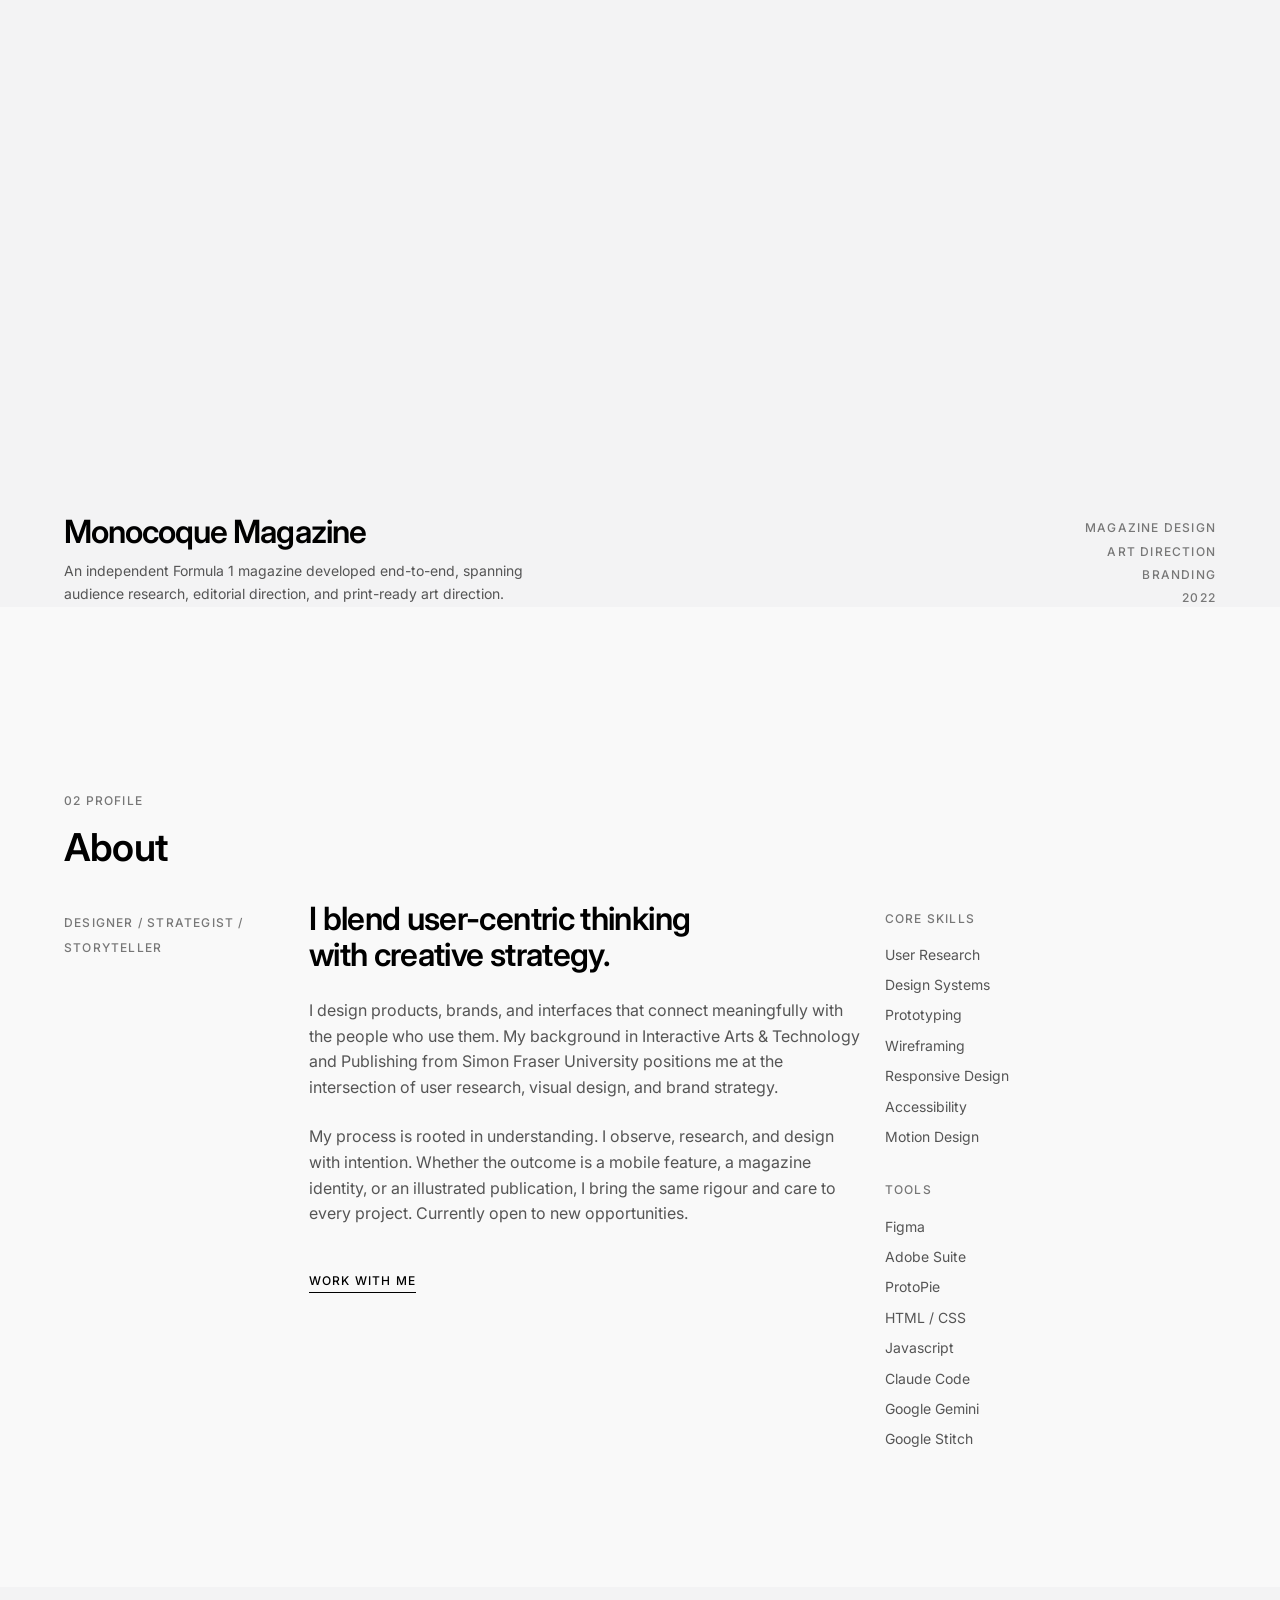
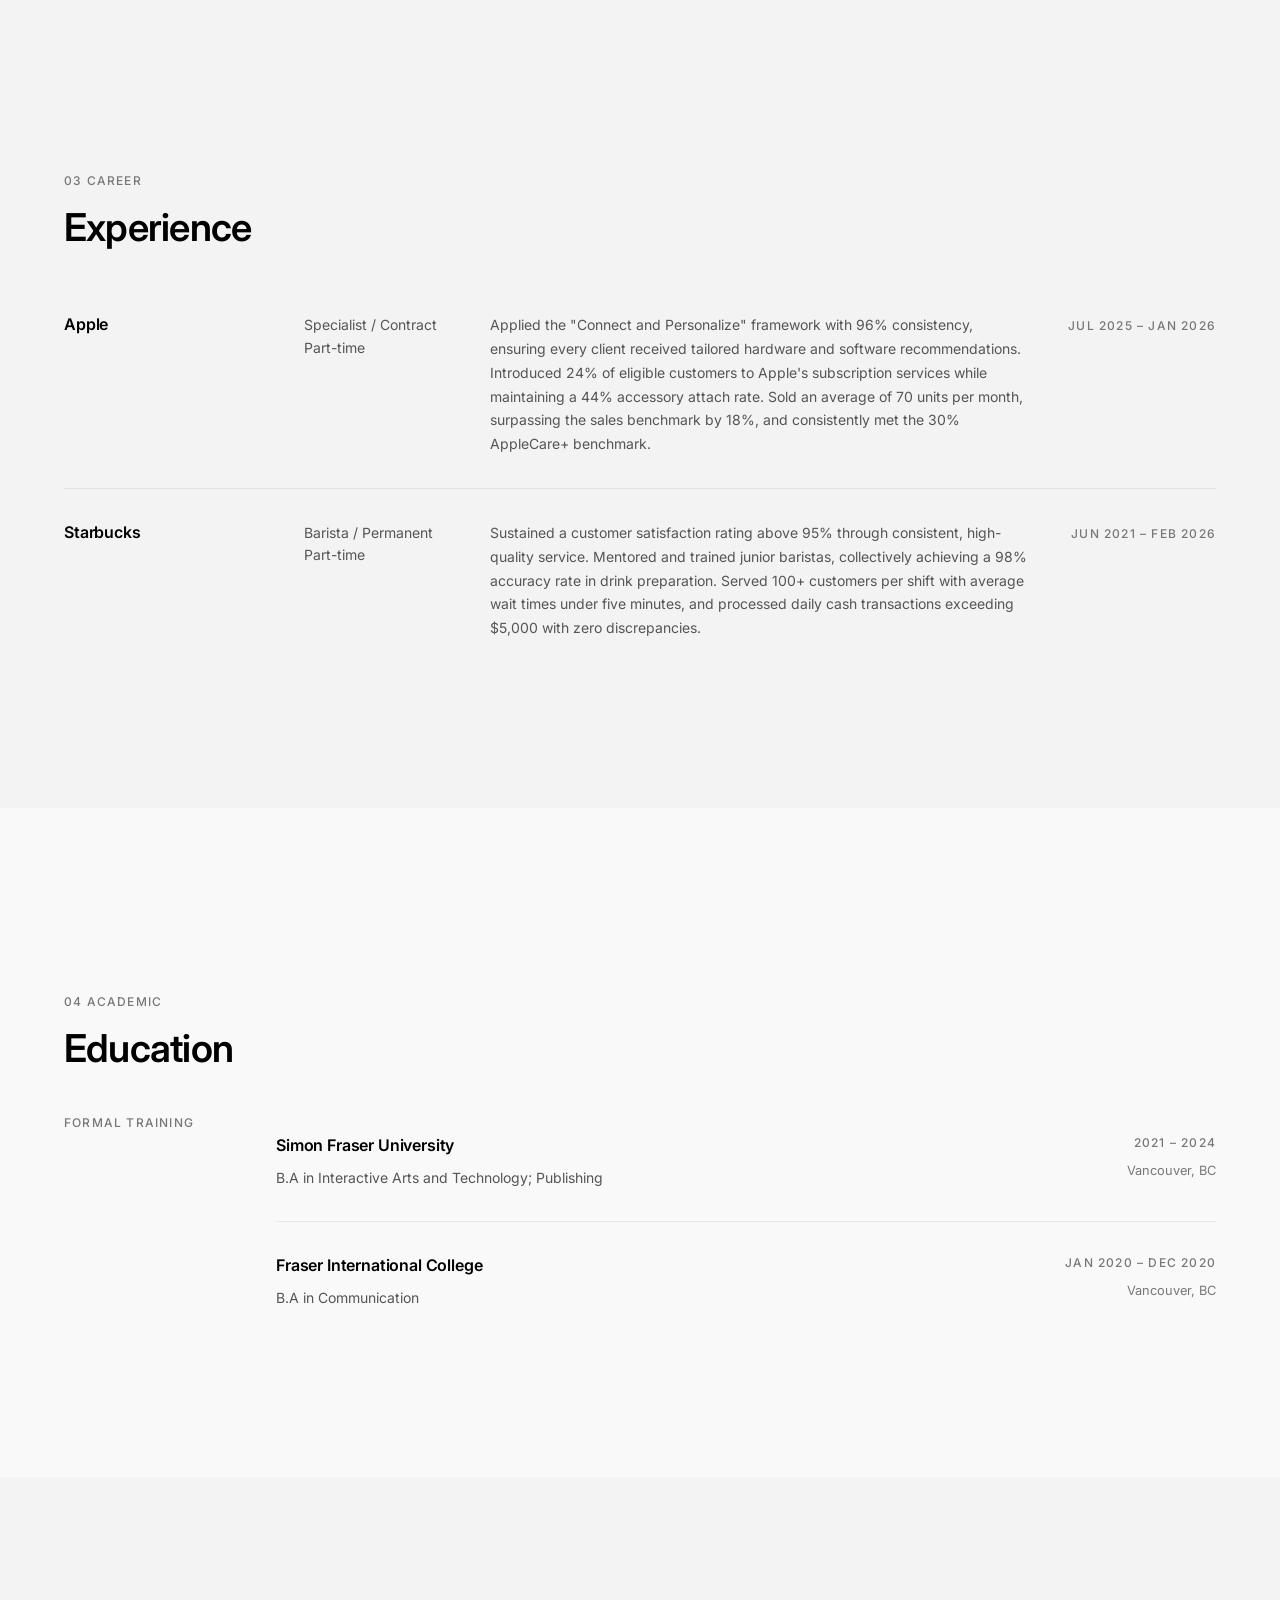
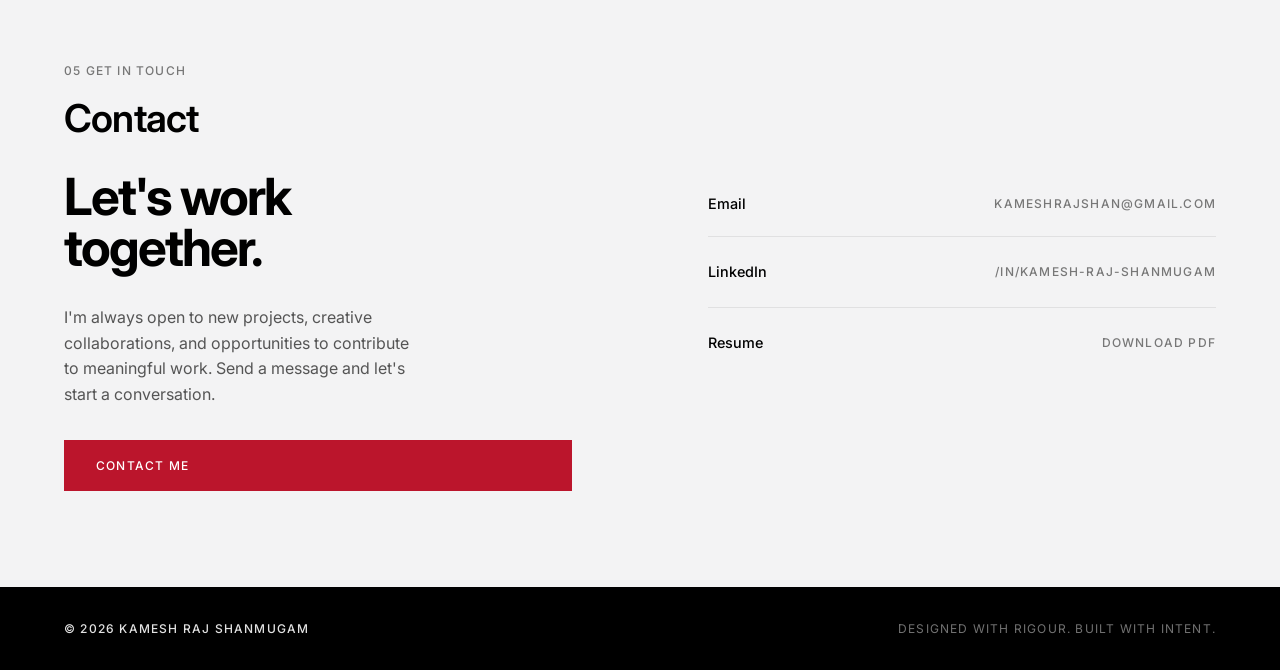
==== commit 387084e9: "Final" ====
--- a/index.html
+++ b/index.html
@@ -4,6 +4,18 @@
     <meta charset="UTF-8" />
     <meta name="viewport" content="width=device-width, initial-scale=1.0" />
     <title>Kamesh Raj Shanmugam | Product & Brand Designer</title>
+    <meta
+      name="description"
+      content="Portfolio of Kamesh Raj Shanmugam — Product & Brand Designer based in Chennai. Selected work in product design, UX research, and editorial art direction."
+    />
+    <meta property="og:title" content="Kamesh Raj Shanmugam | Product & Brand Designer" />
+    <meta
+      property="og:description"
+      content="Selected work in product design, UX research, and editorial art direction."
+    />
+    <meta property="og:type" content="website" />
+    <link rel="preconnect" href="https://fonts.googleapis.com" />
+    <link rel="preconnect" href="https://fonts.gstatic.com" crossorigin />
     <link
       href="https://fonts.googleapis.com/css2?family=Inter:wght@300;400;500;600;700&display=swap"
       rel="stylesheet"
@@ -11,10 +23,11 @@
     <link rel="stylesheet" href="site/styles.css" />
   </head>
   <body>
+    <a class="skip-link" href="#main">Skip to content</a>
     <!-- ================================================================
        NAV
     ================================================================ -->
-    <nav id="navbar">
+    <nav id="navbar" aria-label="Primary">
       <a href="#hero" class="nav-logo">KRS / Portfolio</a>
       <ul class="nav-links">
         <li><a href="#work">Work</a></li>
@@ -43,6 +56,7 @@
       <a href="#contact">Contact</a>
     </nav>
 
+    <main id="main">
     <!-- ================================================================
        HERO
     ================================================================ -->
@@ -87,6 +101,10 @@
             <img
               src="images/Alltrails/Cover.png"
               alt="AllTrails Group Hike Feature"
+              width="7680"
+              height="4320"
+              loading="lazy"
+              decoding="async"
             />
           </div>
           <div class="work-card-info">
@@ -112,6 +130,10 @@
             <img
               src="images/Service%20Hub/Cover.png"
               alt="Service Hub iOS App"
+              width="1920"
+              height="1080"
+              loading="lazy"
+              decoding="async"
             />
           </div>
           <div class="work-card-info">
@@ -137,6 +159,10 @@
             <img
               src="images/L%26C/Cover%20Homepage.png"
               alt="Lights &amp; Camera Magazine"
+              width="7680"
+              height="4320"
+              loading="lazy"
+              decoding="async"
             />
           </div>
           <div class="work-card-info">
@@ -162,6 +188,10 @@
             <img
               src="images/Monocoque%20Magazine/MM%20Project%20Cover.png"
               alt="Monocoque Magazine"
+              width="7680"
+              height="2880"
+              loading="lazy"
+              decoding="async"
             />
           </div>
           <div class="work-card-info">
@@ -215,7 +245,7 @@
             same rigour and care to every project. Currently open to new
             opportunities.
           </p>
-          <div style="margin-top: 1rem">
+          <div class="about-cta">
             <a href="#contact" class="btn-tertiary">Work With Me</a>
           </div>
         </div>
@@ -354,7 +384,7 @@
             data-email="kameshrajshan@gmail.com"
           >
             <span class="contact-link-name">Email</span>
-            <span class="label-md" id="emailHandle"
+            <span class="label-md" id="emailHandle" aria-live="polite"
               >kameshrajshan@gmail.com</span
             >
           </button>
@@ -380,6 +410,8 @@
       </div>
     </section>
 
+    </main>
+
     <!-- ================================================================
        FOOTER
     ================================================================ -->
--- a/site/styles.css
+++ b/site/styles.css
@@ -44,6 +44,7 @@
 
   /* Layout */
   --page-pad: 4rem;
+  --col-gap: 24px;
 
   /* Motion */
   --ease-out: cubic-bezier(0.16, 1, 0.3, 1);
@@ -266,7 +267,8 @@
   padding: var(--spacing-4) 0;
   transition: color 0.2s;
 }
-.mobile-nav a:hover {
+.mobile-nav a:hover,
+.mobile-nav a.active {
   color: var(--on-surface);
 }
 
@@ -910,7 +912,46 @@
     animation: none;
     transition: none;
   }
-  .scroll-line {
+  .scroll-line::after {
     animation: none;
   }
-}
+  .work-card-banner img,
+  .experience-item,
+  .contact-link-item {
+    transition: none;
+  }
+  .work-card:hover .work-card-banner img {
+    transform: none;
+  }
+  .experience-item:hover,
+  .contact-link-item:hover {
+    padding-left: 0;
+  }
+}
+
+/* Skip link */
+.skip-link {
+  position: absolute;
+  top: -100px;
+  left: var(--page-pad);
+  z-index: 200;
+  padding: var(--spacing-3) var(--spacing-4);
+  background: var(--primary);
+  color: var(--on-primary);
+  font-size: 0.75rem;
+  font-weight: 500;
+  letter-spacing: 0.1em;
+  text-transform: uppercase;
+  text-decoration: none;
+}
+.skip-link:focus {
+  top: var(--spacing-4);
+}
+
+.about-cta {
+  margin-top: var(--spacing-4);
+}
+
+main {
+  display: block;
+}
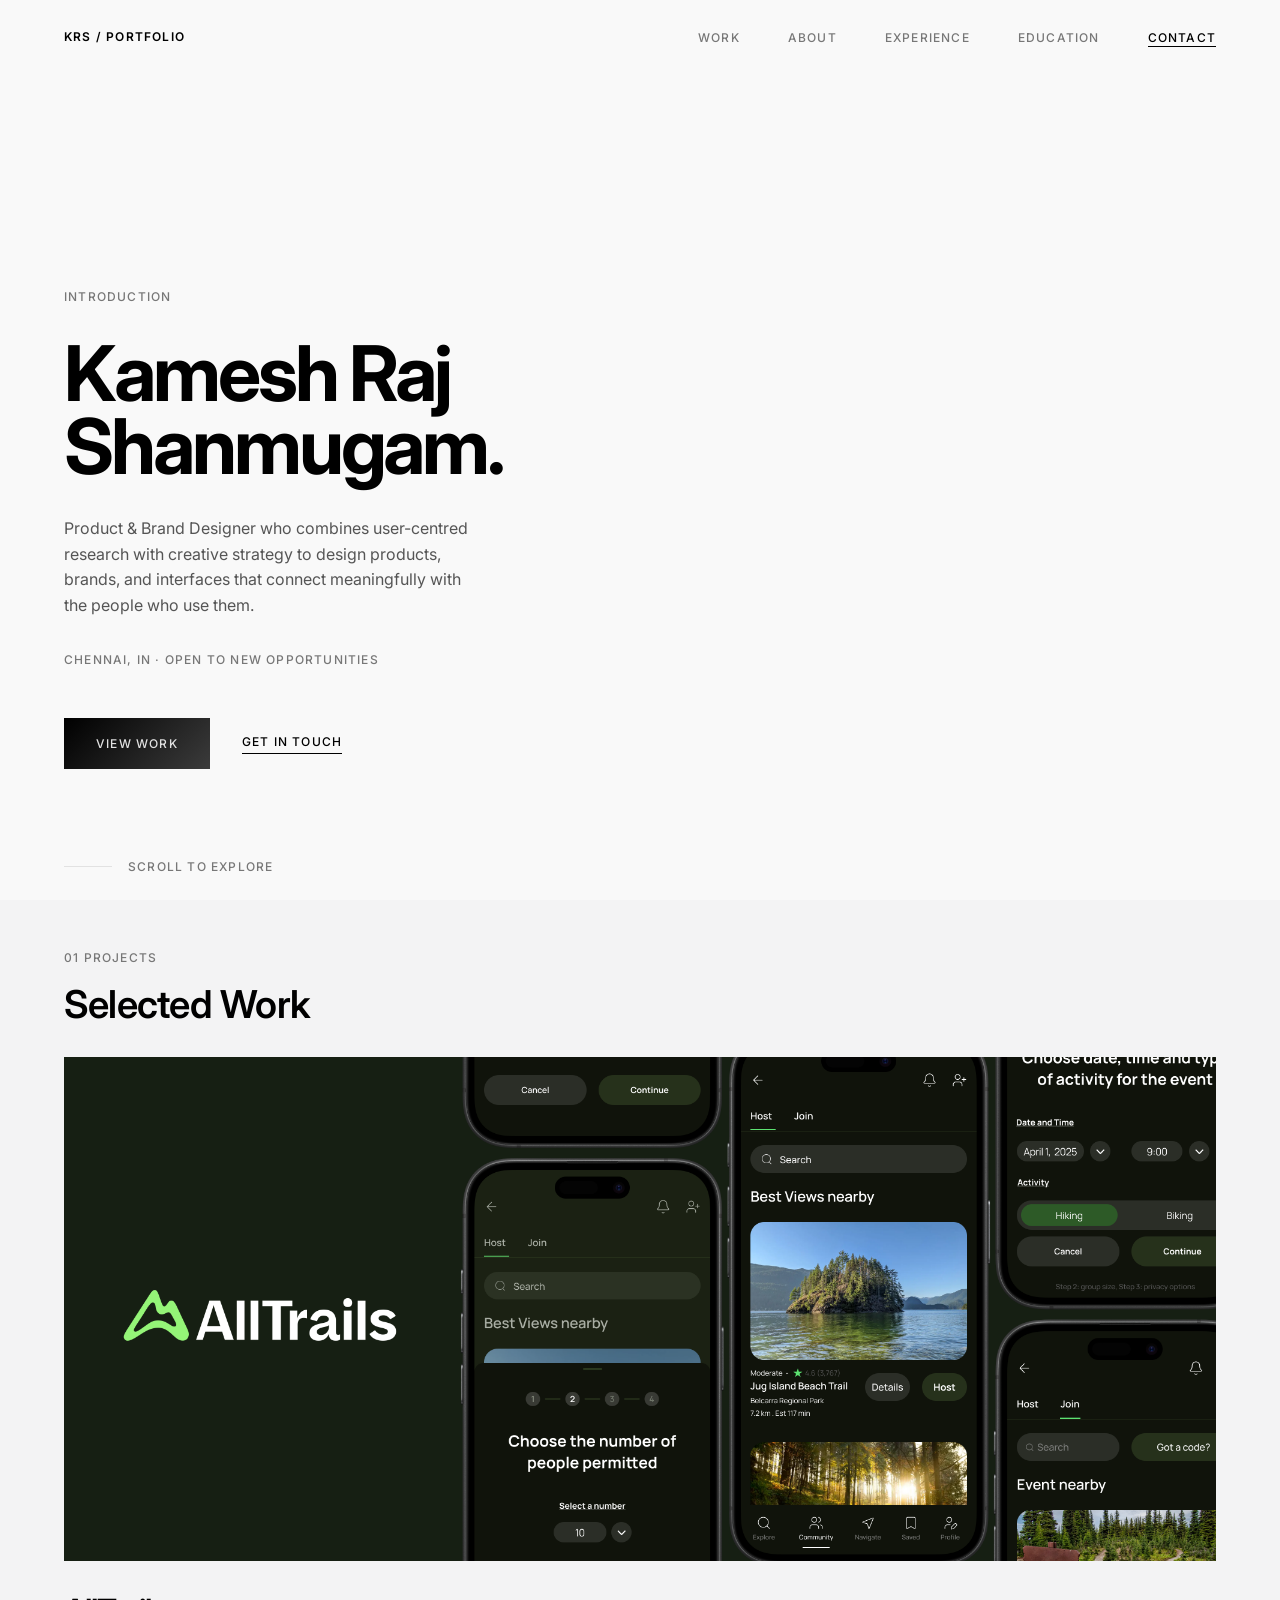
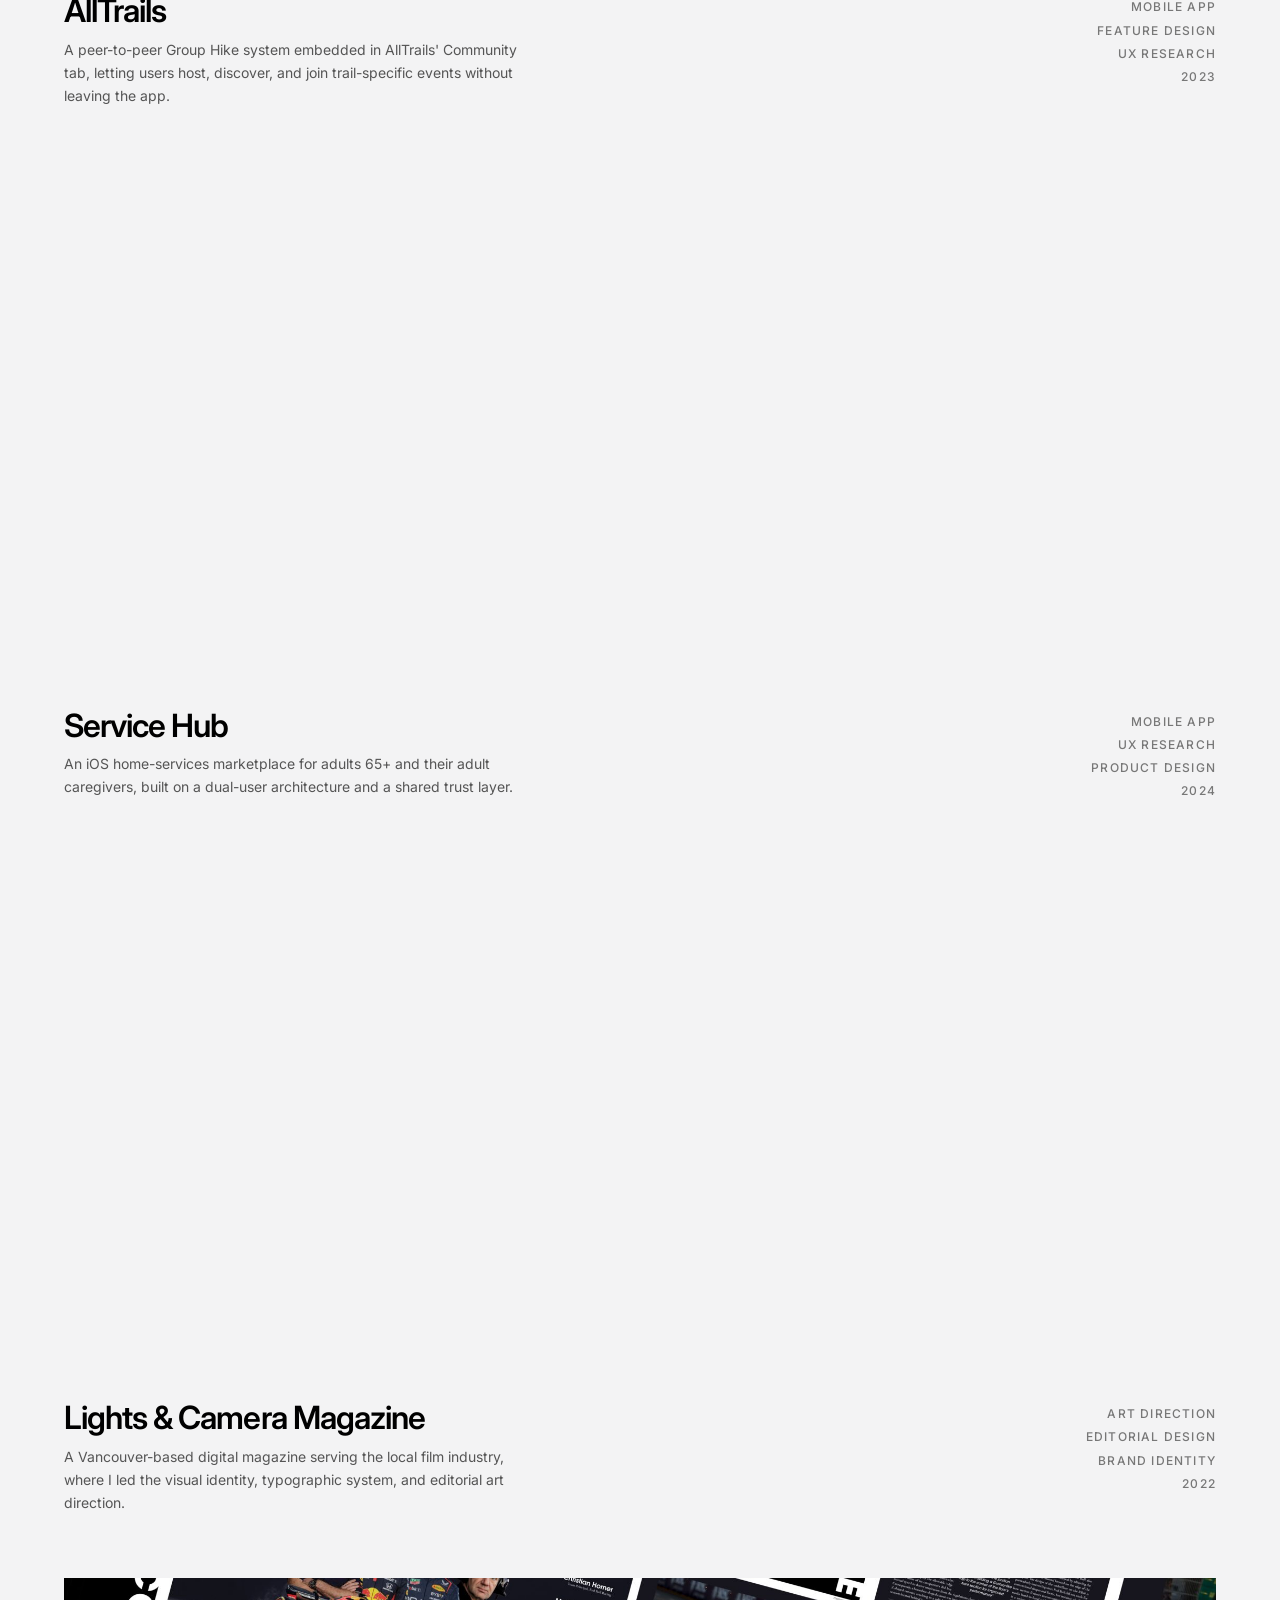
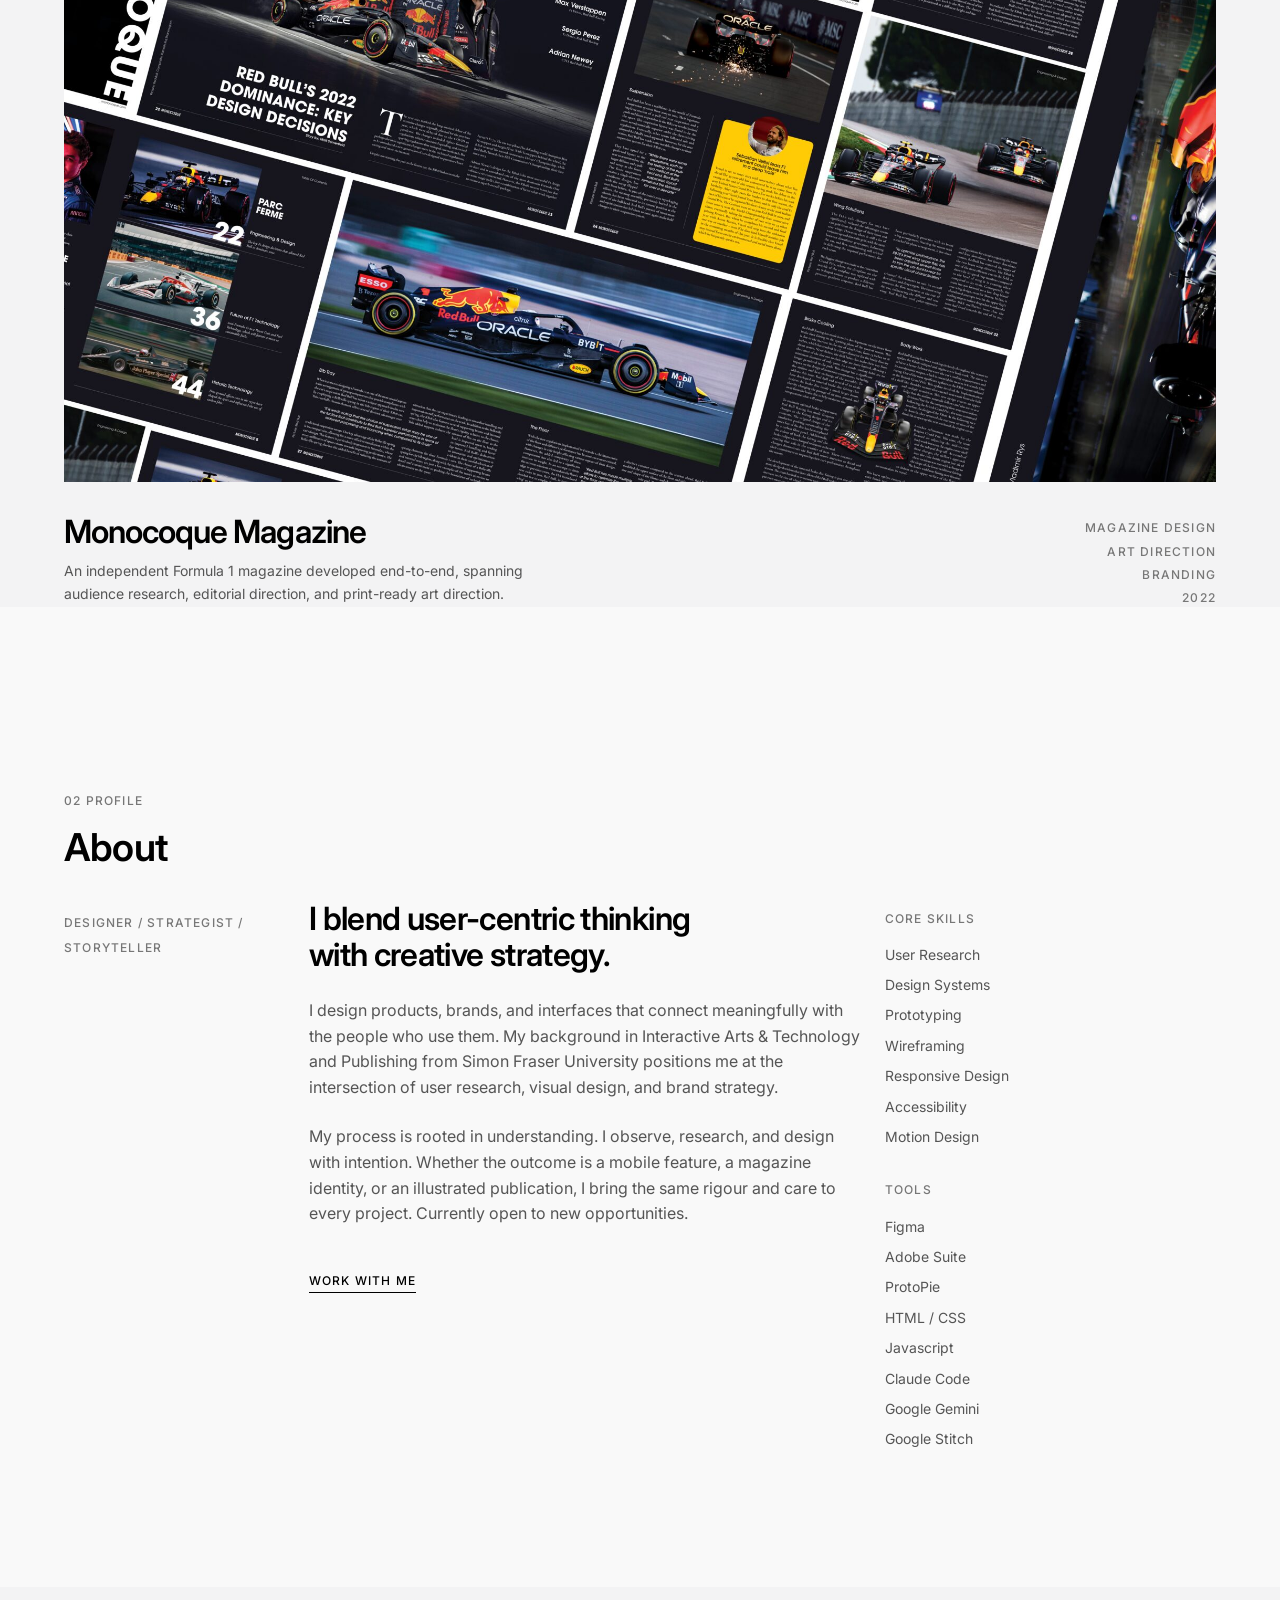
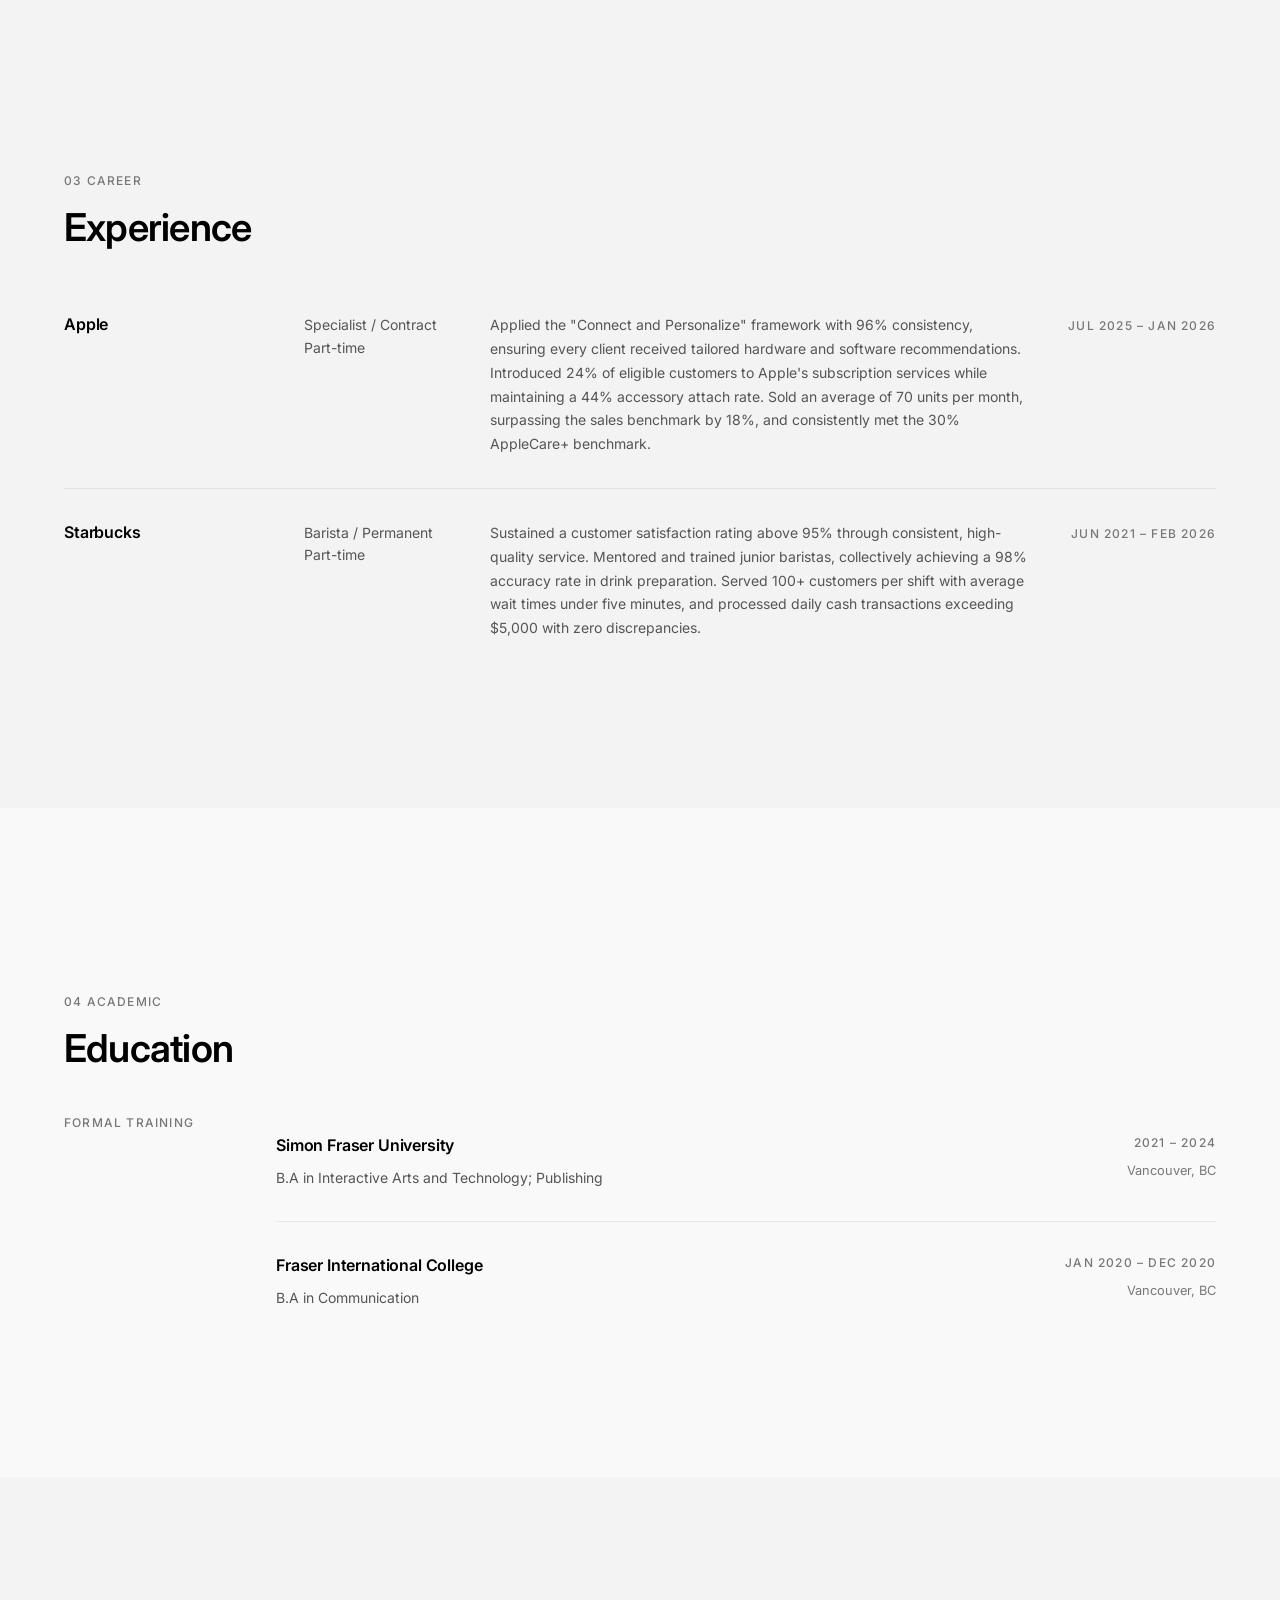
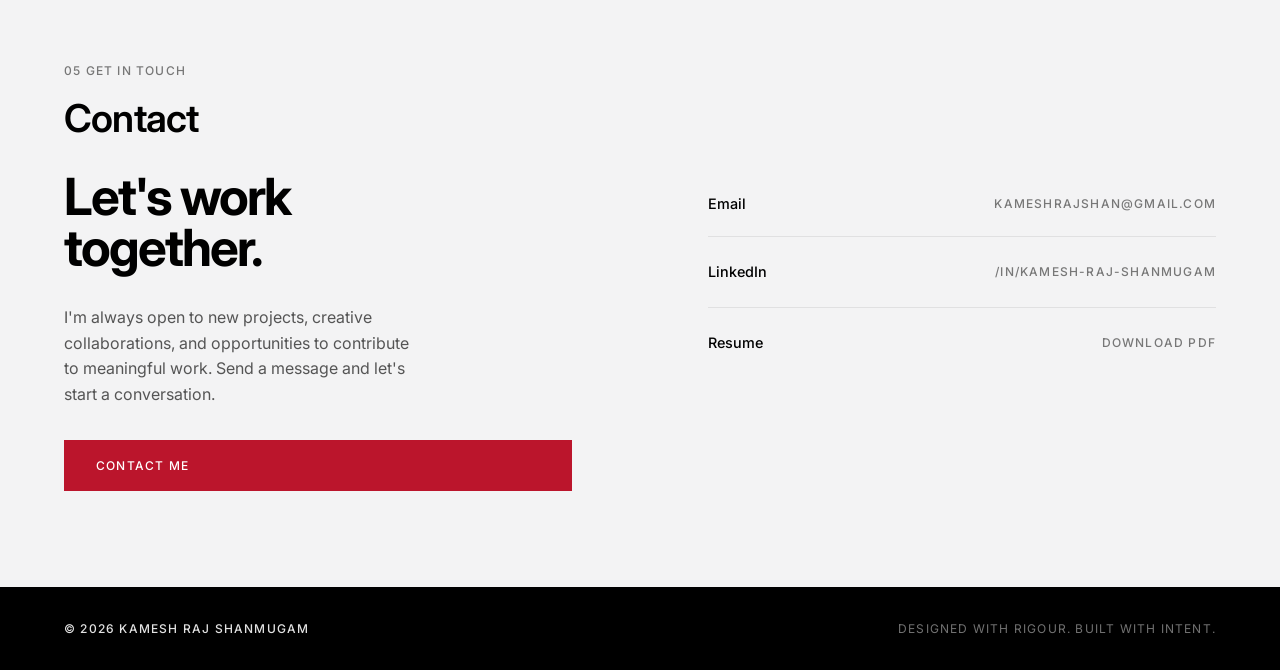
==== commit 0ccd271a: "Updates" ====
--- a/index.html
+++ b/index.html
@@ -186,10 +186,10 @@
         <a href="site/projects/monocoque.html" class="work-card reveal">
           <div class="work-card-banner">
             <img
-              src="images/Monocoque%20Magazine/MM%20Project%20Cover.png"
+              src="images/Monocoque%20Magazine/MM%20Project%20Cover.jpg"
               alt="Monocoque Magazine"
-              width="7680"
-              height="2880"
+              width="2560"
+              height="960"
               loading="lazy"
               decoding="async"
             />
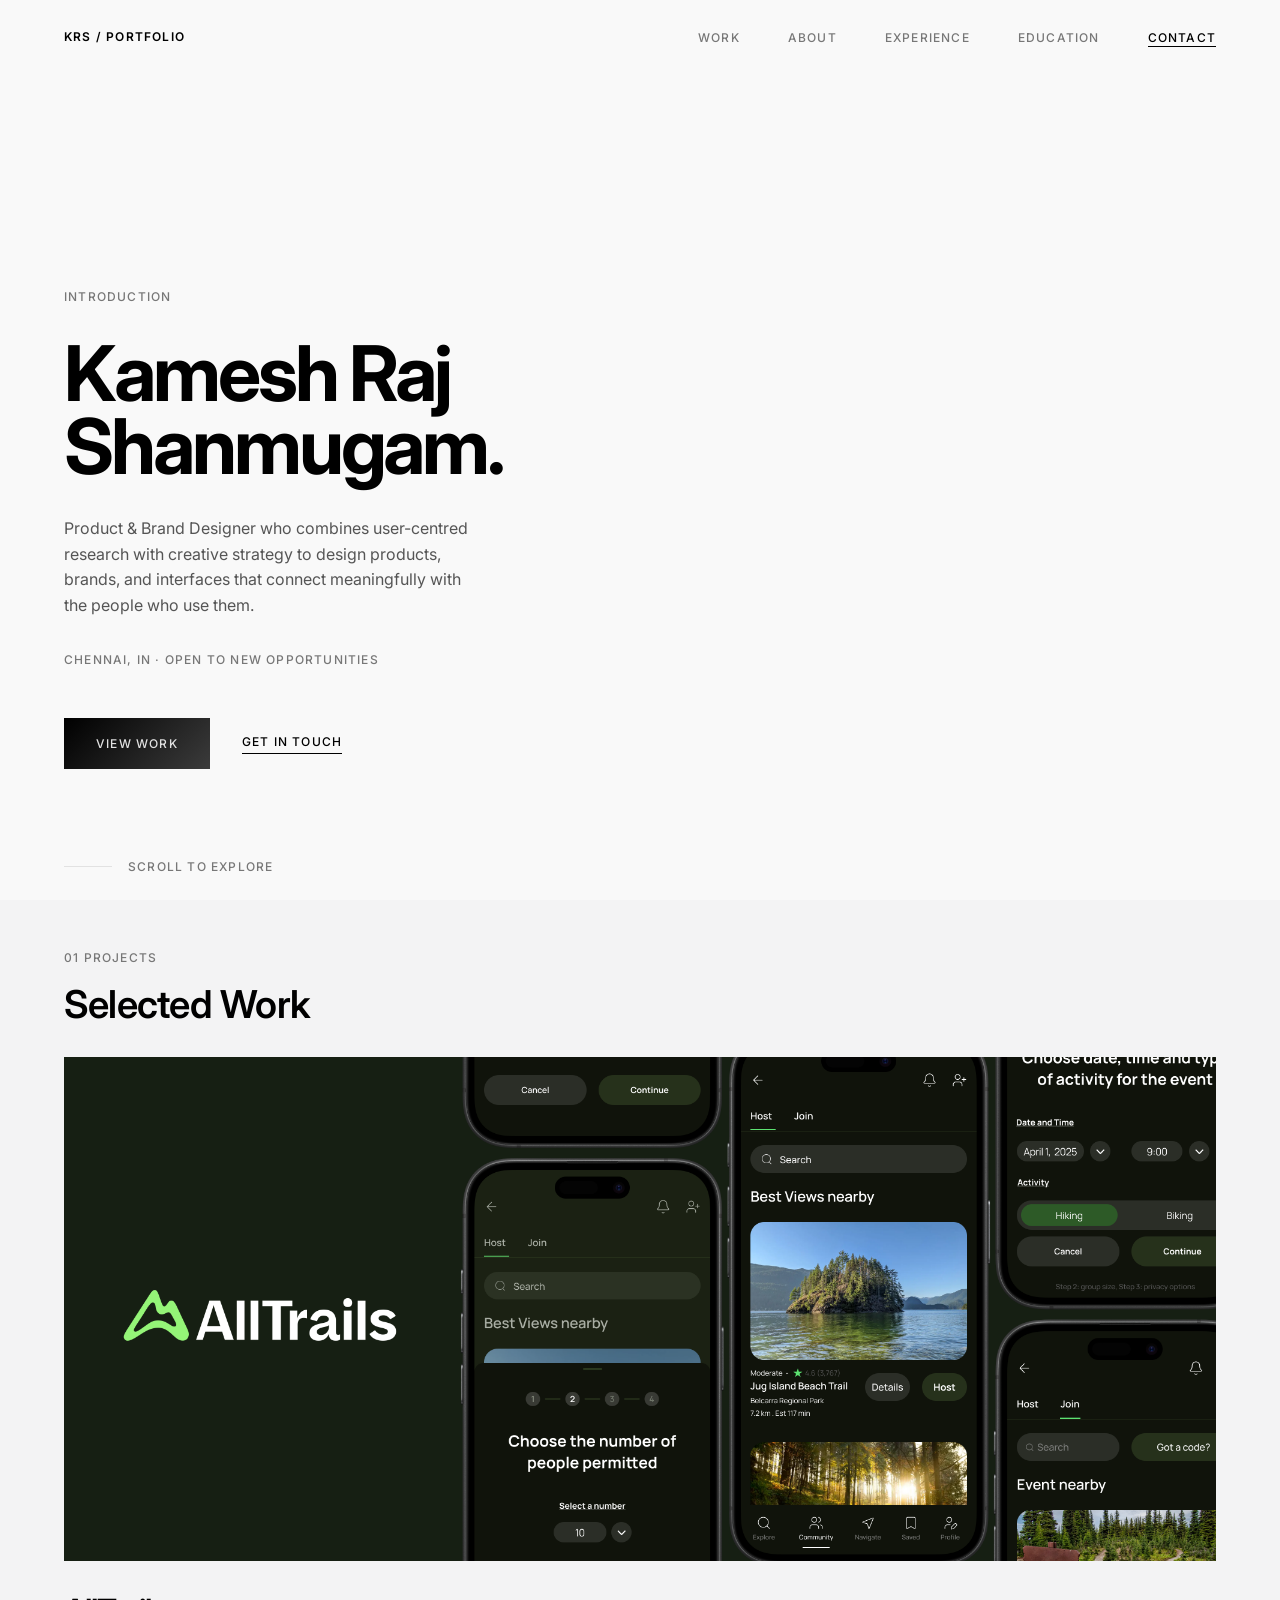
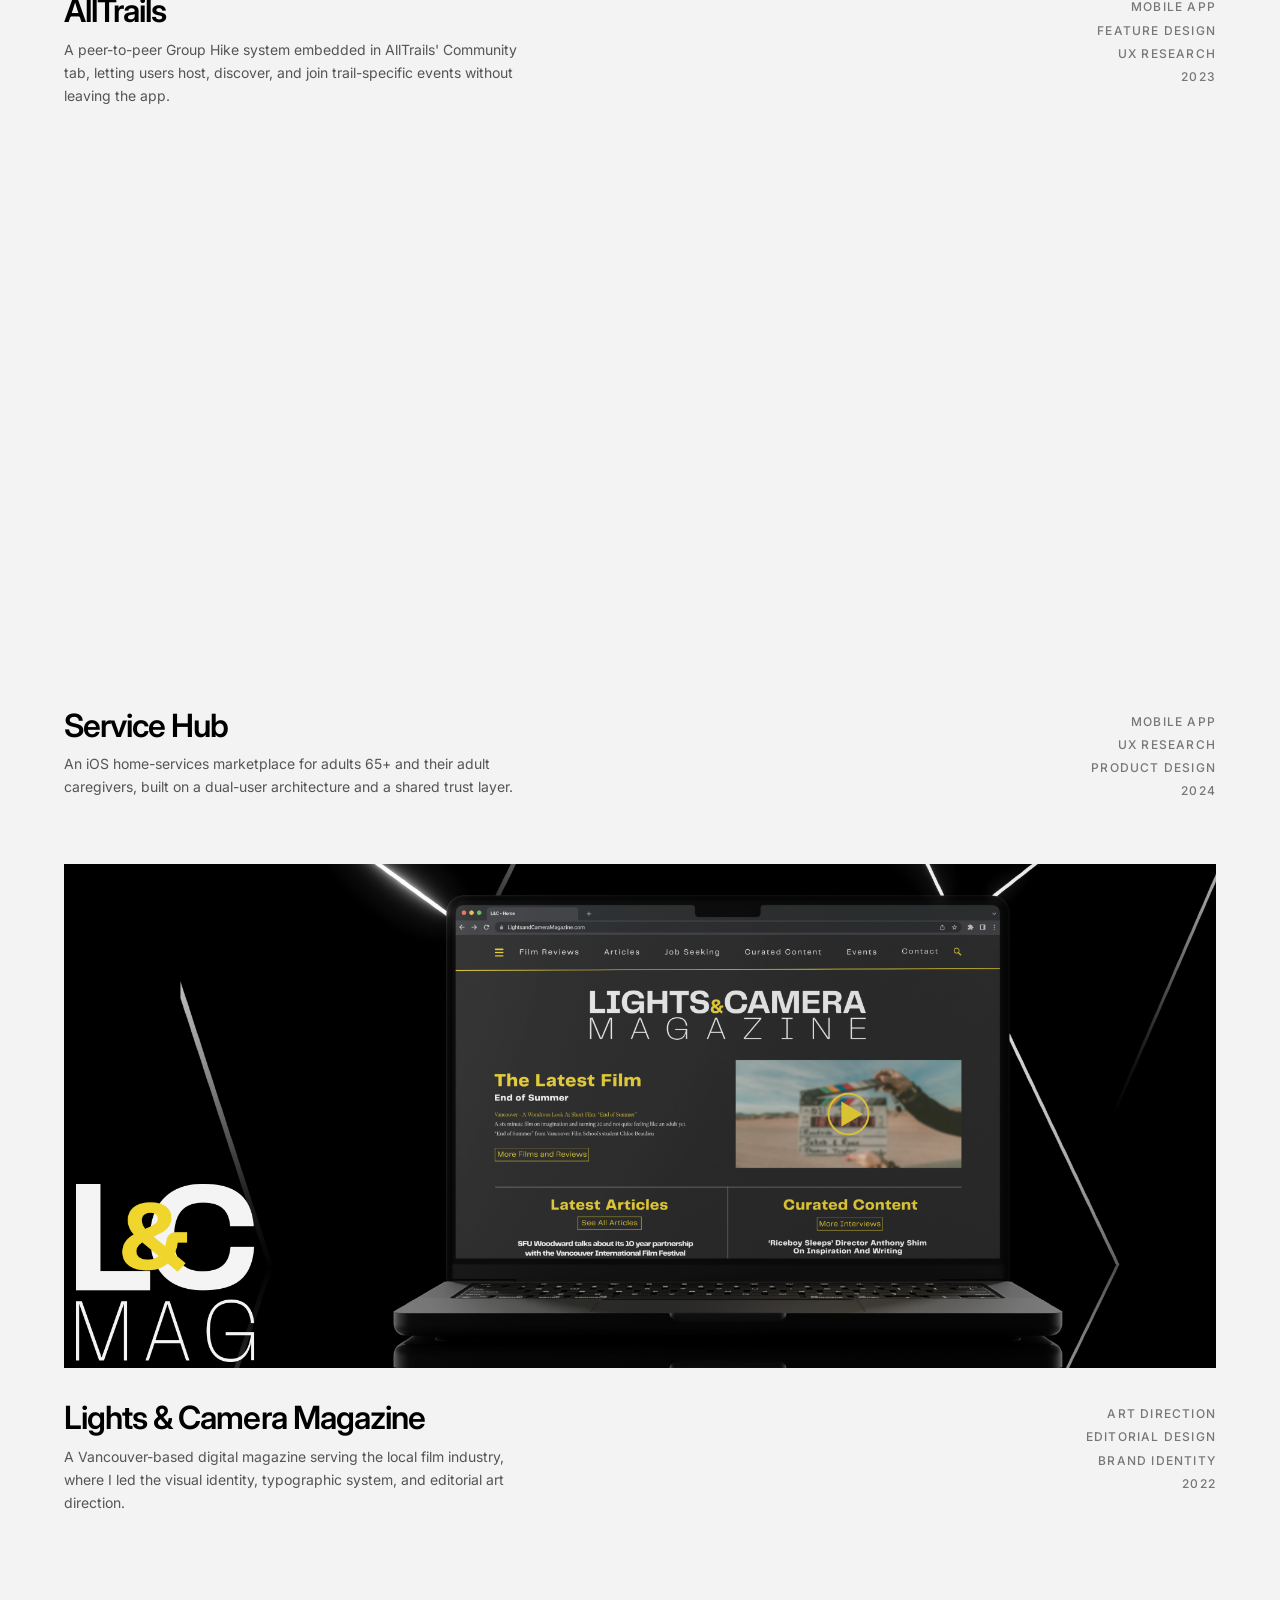
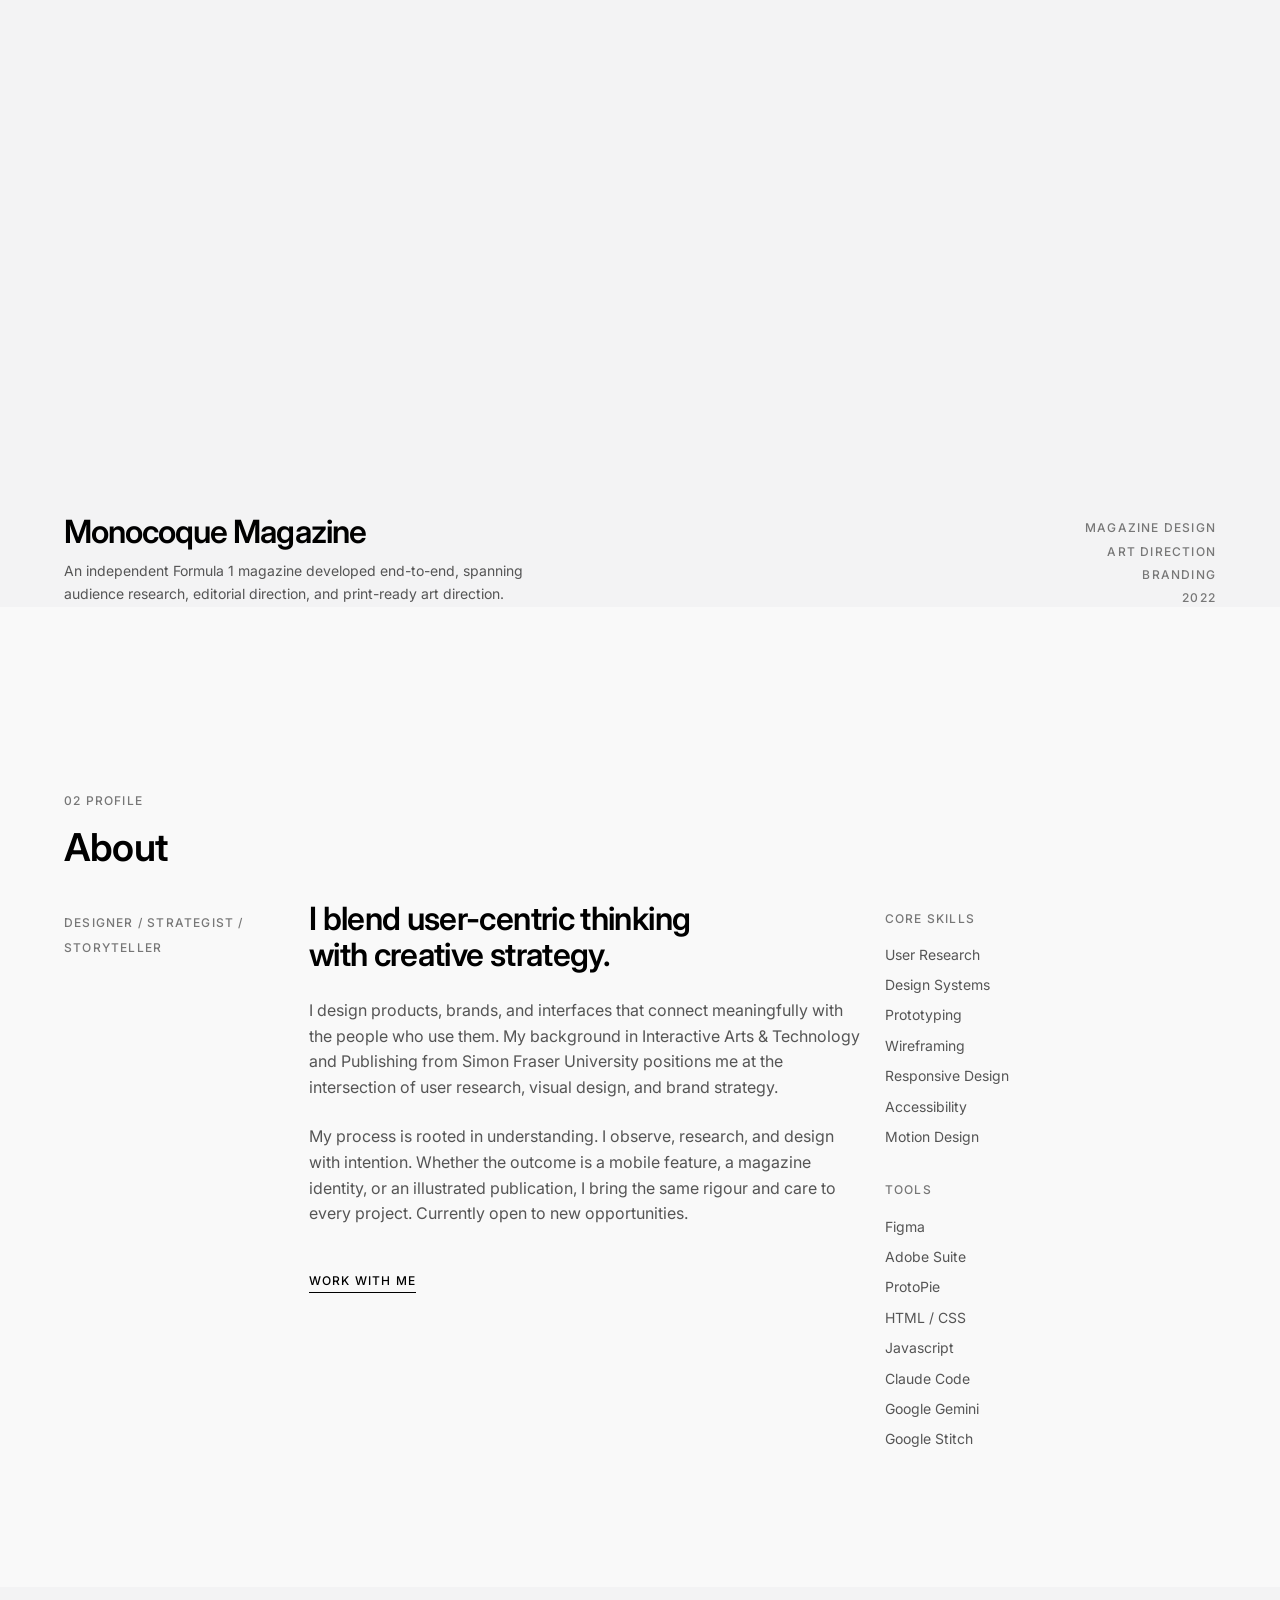
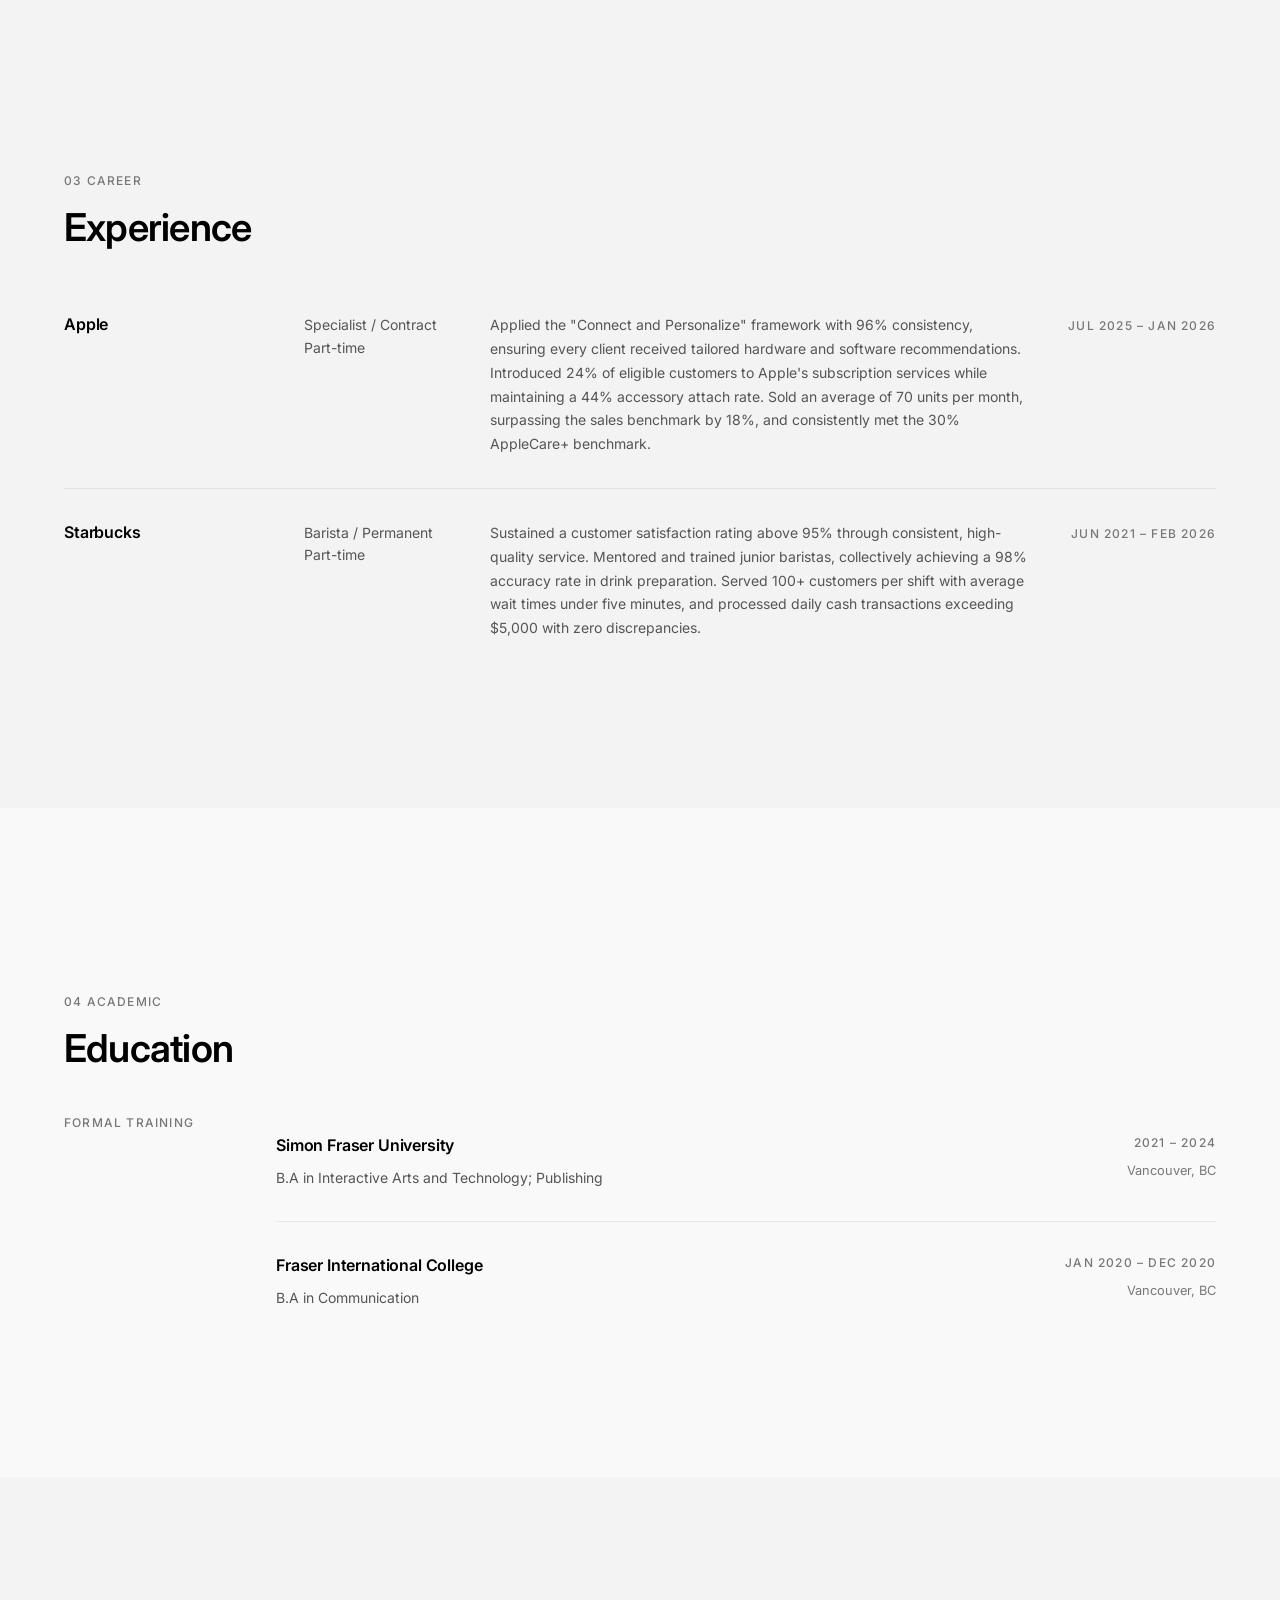
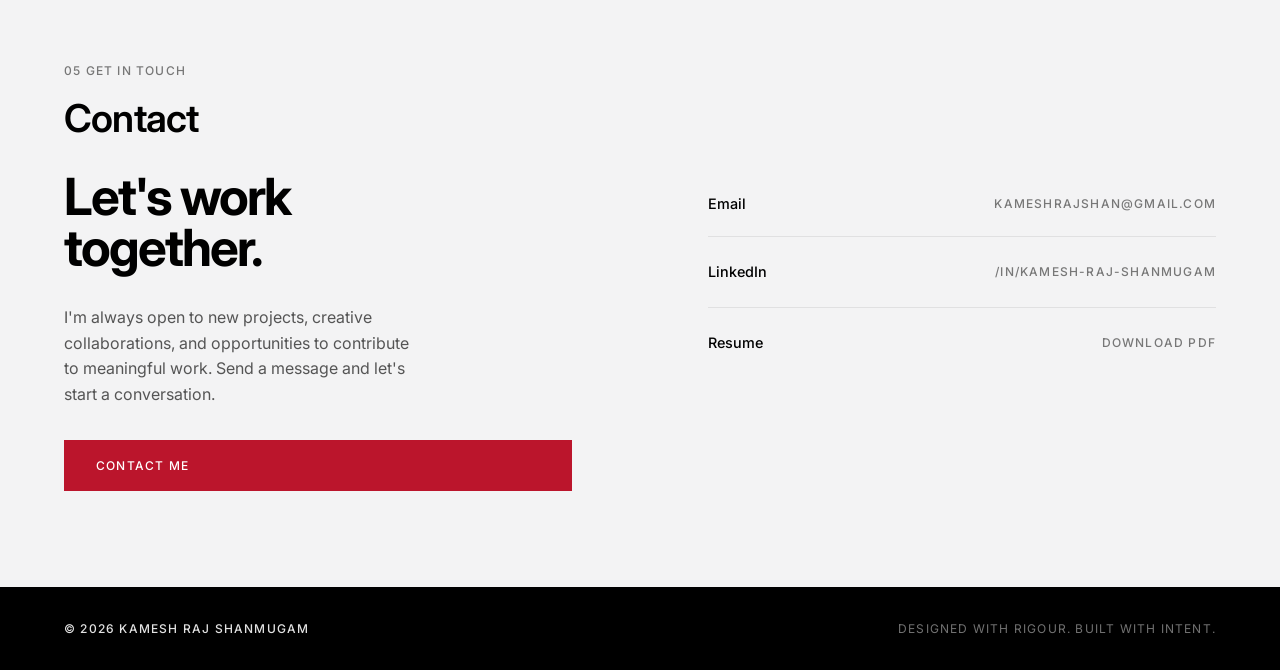
==== commit 2731bf5b: "Resume Update" ====
--- a/index.html
+++ b/index.html
@@ -398,7 +398,7 @@
             <span class="label-md">/in/kamesh-raj-shanmugam</span>
           </a>
           <a
-            href="documents/KameshRajShanmugam_Resume.pdf"
+            href="documents/KameshRajShanmugam_Resume_IN.pdf"
             class="contact-link-item"
             target="_blank"
             rel="noopener"
